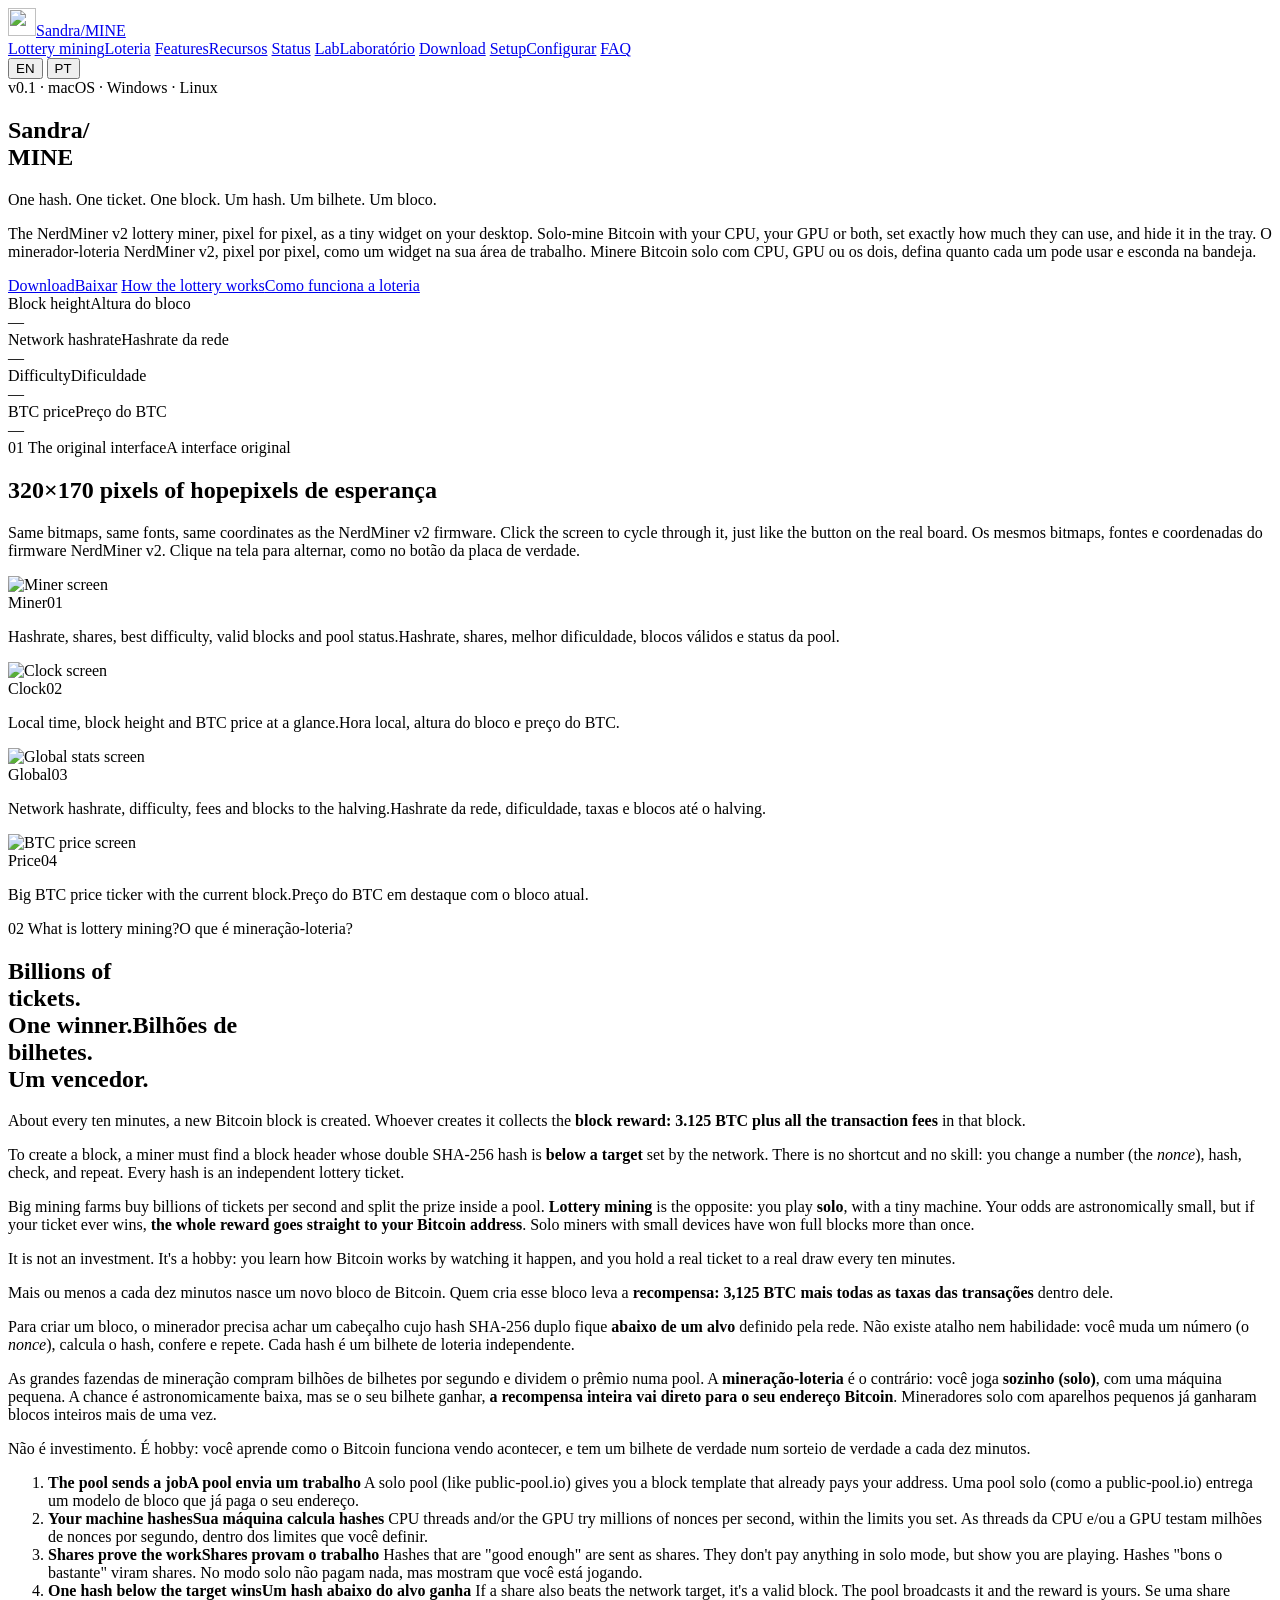
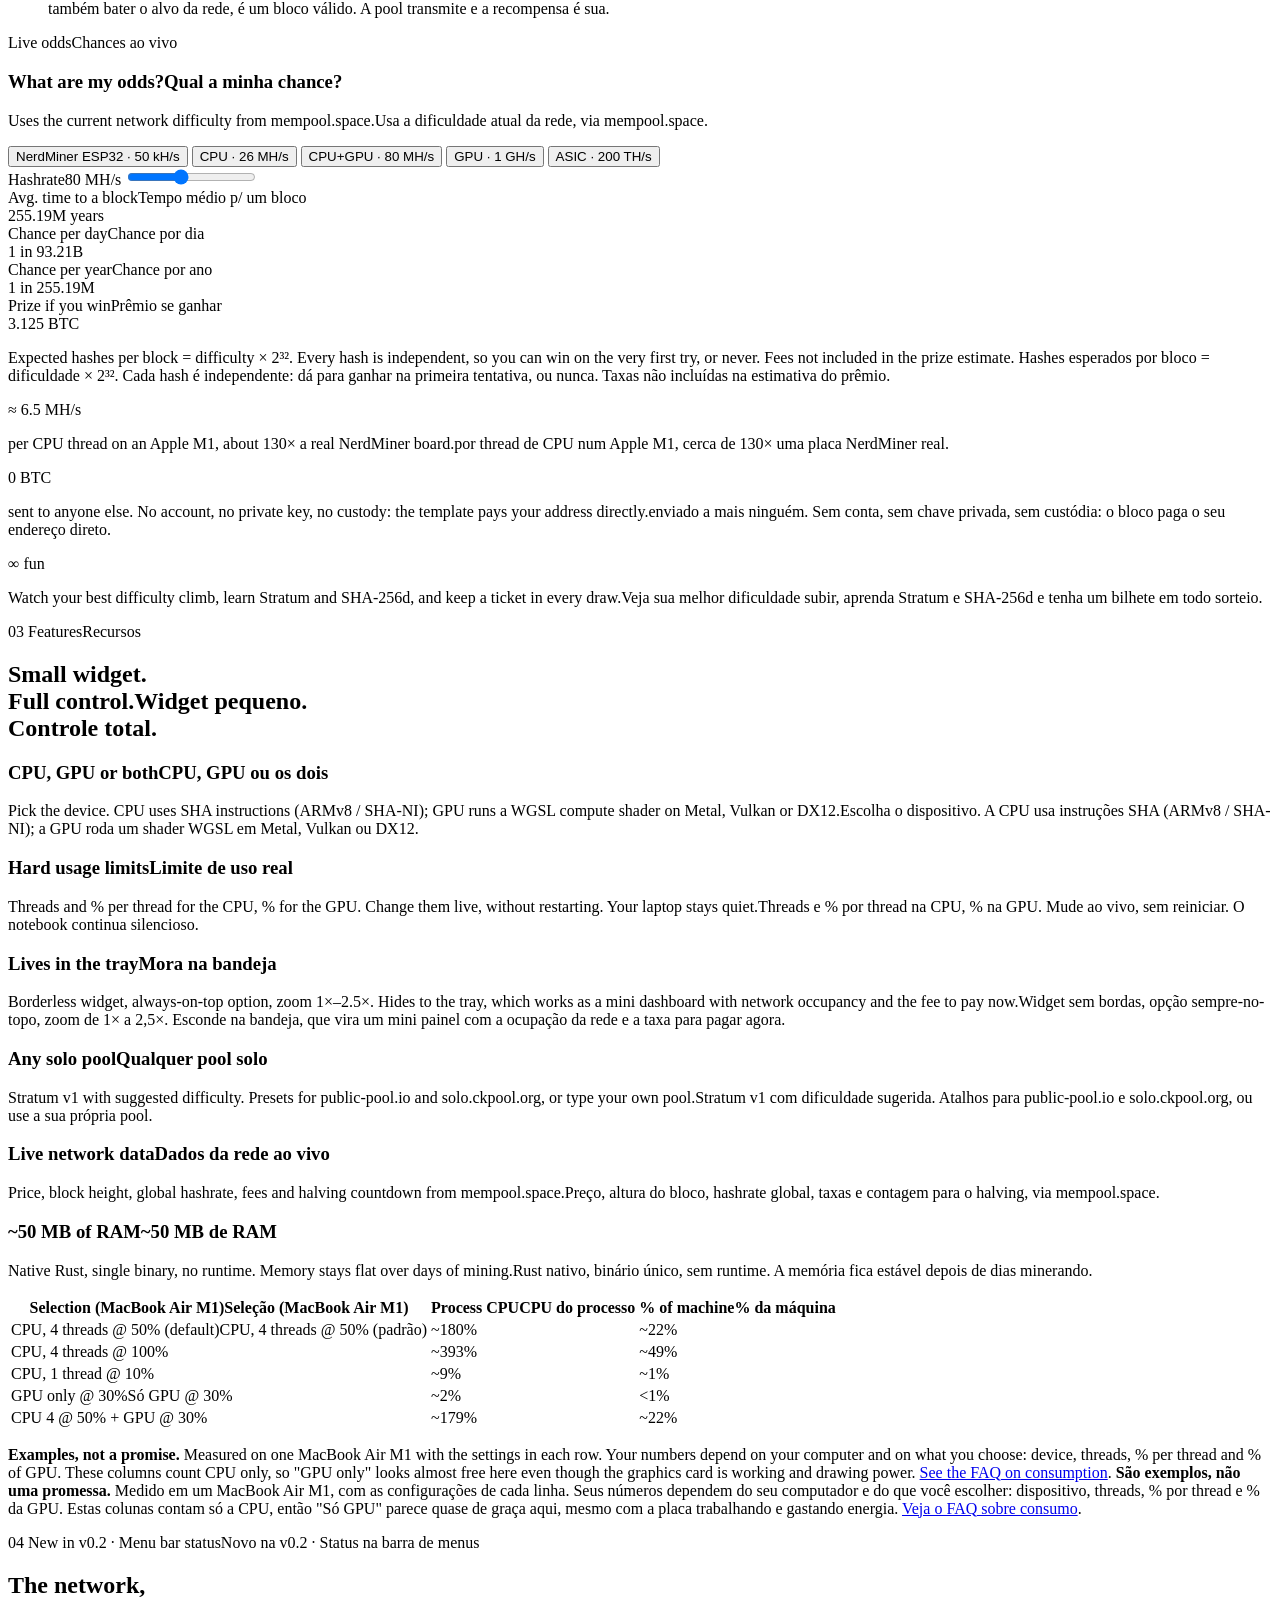
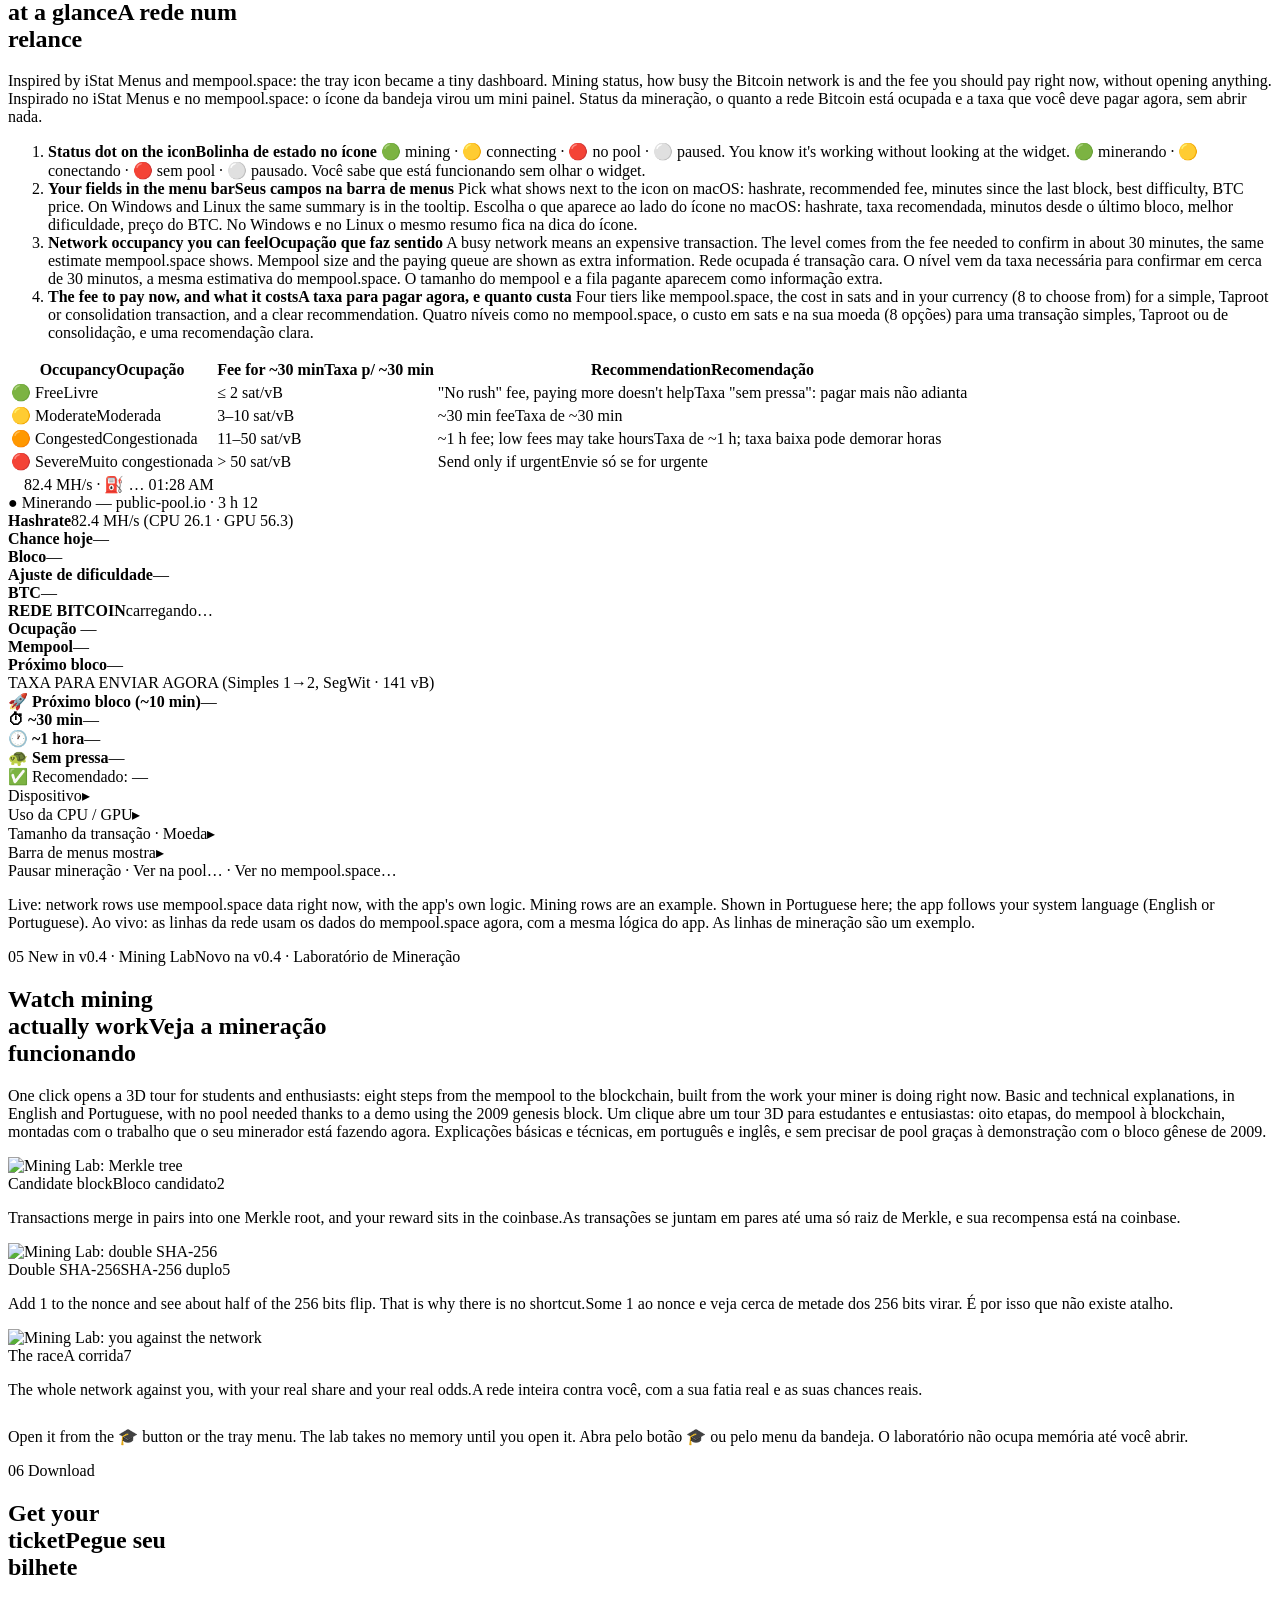
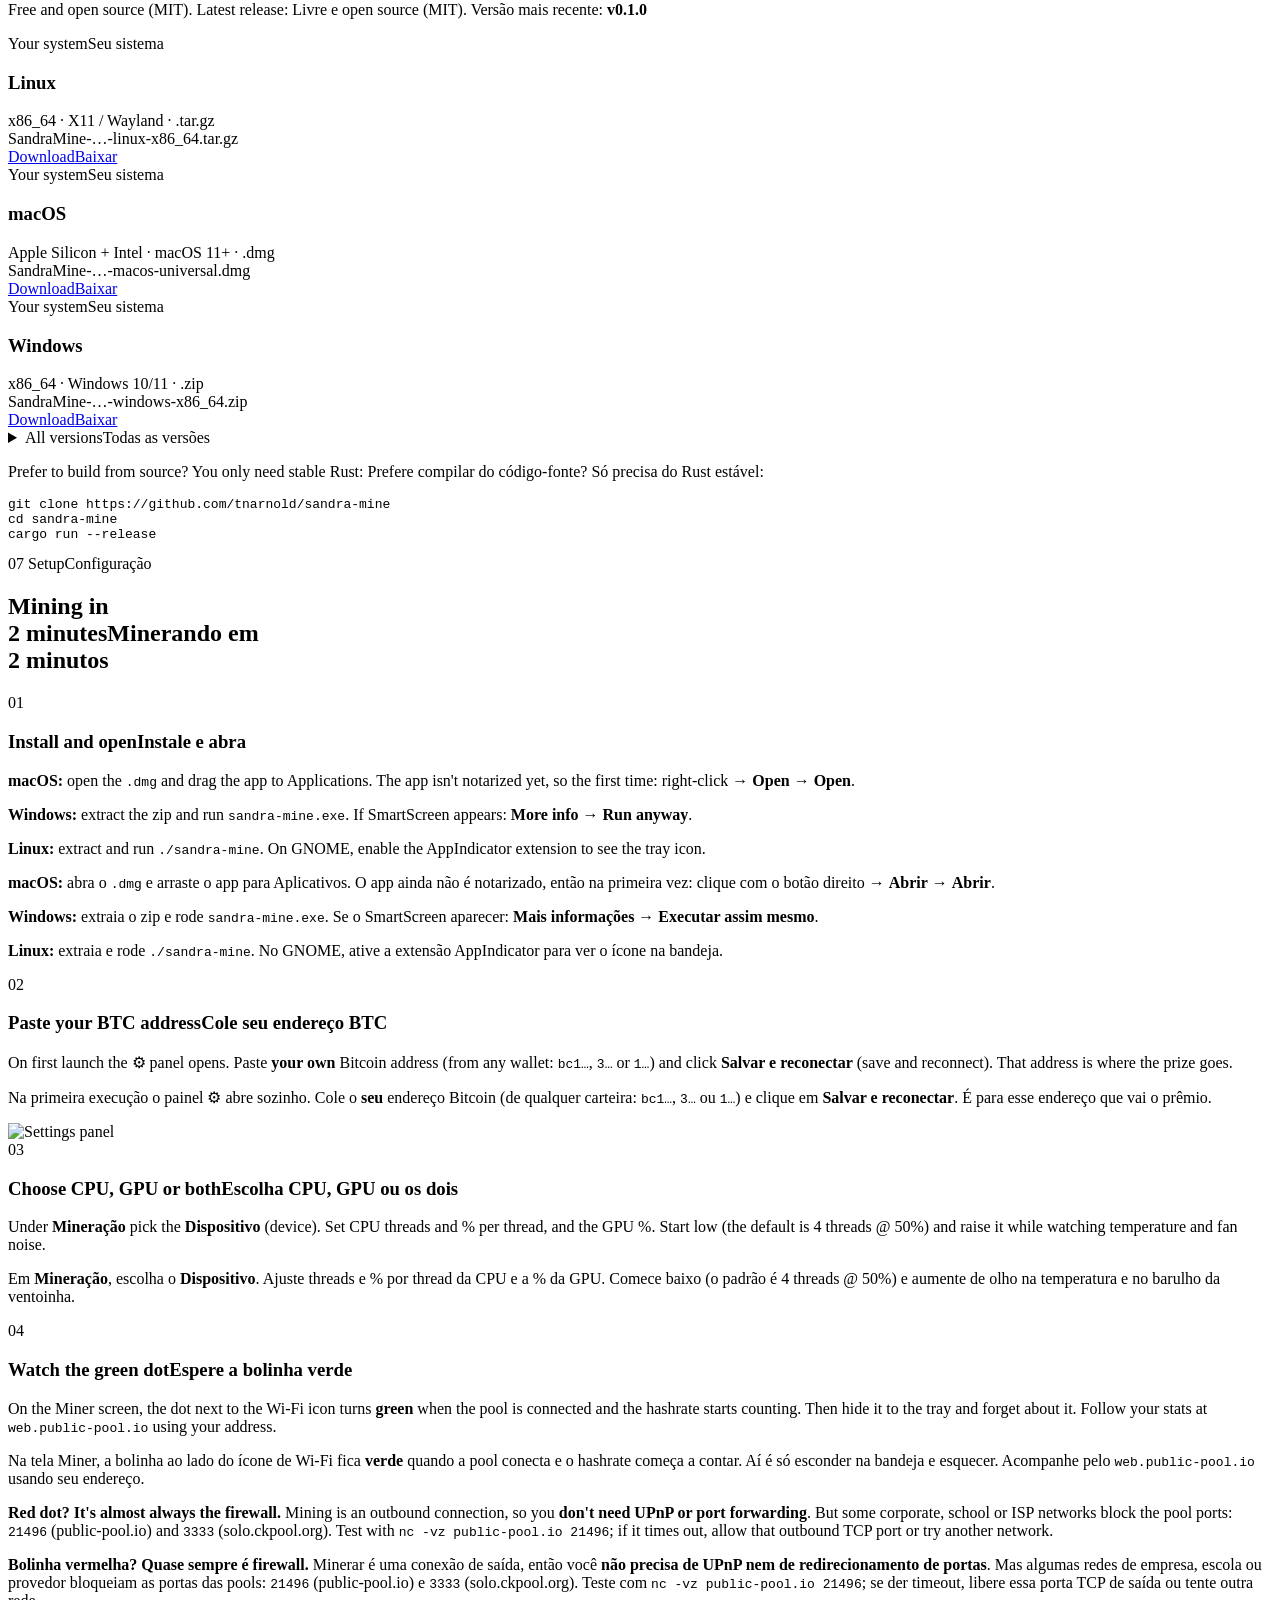
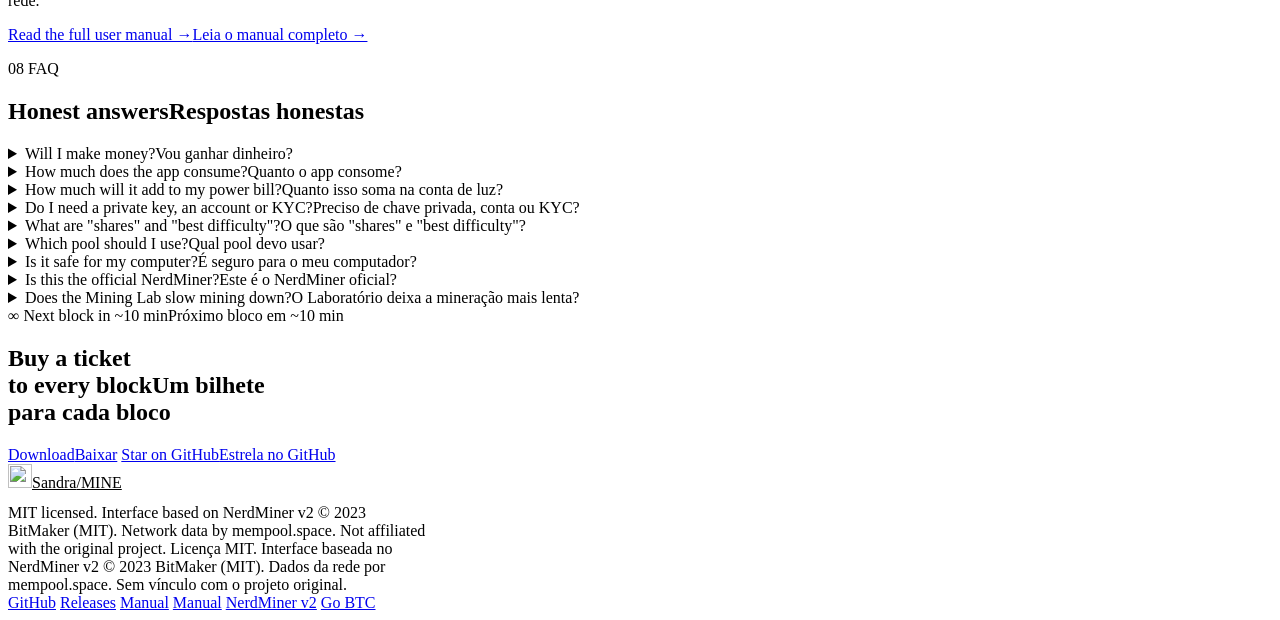
==== site/index.html @ 35780ce5 "renomeia o projeto para SandraMine (sandra-mine) Pacote, binário, título da janela, bandeja, agente " ====
<!doctype html>
<html lang="en">
<head>
<meta charset="utf-8">
<meta name="viewport" content="width=device-width, initial-scale=1">
<title>SandraMine — solo Bitcoin lottery miner for your desktop</title>
<meta name="description" content="A desktop emulator of NerdMiner v2: a solo Bitcoin lottery miner with the original T-Display interface. macOS, Windows and Linux. Choose CPU, GPU or both and cap how much they use.">
<meta name="theme-color" content="#050505">
<meta property="og:type" content="website">
<meta property="og:title" content="SandraMine — solo Bitcoin lottery miner">
<meta property="og:description" content="The NerdMiner v2 interface on your desktop. Solo mining, CPU/GPU limits, system tray. macOS · Windows · Linux.">
<meta property="og:site_name" content="SandraMine">
<meta property="og:locale" content="en_US">
<meta property="og:locale:alternate" content="pt_BR">
<meta property="og:image" content="https://tnarnold.github.io/sandra-mine/img/og-1200.jpg">
<meta property="og:image:secure_url" content="https://tnarnold.github.io/sandra-mine/img/og-1200.jpg">
<meta property="og:image:type" content="image/jpeg">
<meta property="og:image:width" content="1200">
<meta property="og:image:height" content="630">
<meta property="og:image:alt" content="Sandra/MINE — solo Bitcoin lottery miner">
<meta property="og:url" content="https://tnarnold.github.io/sandra-mine/">
<meta name="twitter:card" content="summary_large_image">
<meta name="twitter:image" content="https://tnarnold.github.io/sandra-mine/img/og-1200.jpg">
<link rel="canonical" href="https://tnarnold.github.io/sandra-mine/">
<link rel="icon" type="image/png" href="img/icon.png">
<link rel="preconnect" href="https://fonts.googleapis.com">
<link rel="preconnect" href="https://fonts.gstatic.com" crossorigin>
<link href="https://fonts.googleapis.com/css2?family=Anton&family=Inter:wght@400;500;600;700&family=JetBrains+Mono:wght@400;500;600&display=swap" rel="stylesheet">
<link rel="stylesheet" href="style.css">
<script>
  (function () {
    var l = null;
    try { l = localStorage.getItem("lang"); } catch (e) {}
    if (!l) l = /^pt/i.test(navigator.language || "") ? "pt-BR" : "en";
    document.documentElement.lang = l;
  })();
</script>
<script src="https://cdn.jsdelivr.net/npm/iconify-icon@2.1.0/dist/iconify-icon.min.js"></script>
</head>
<body>

<!-- ================= NAV ================= -->
<header class="nav" id="nav">
  <div class="wrap">
    <a class="brand" href="#top"><img src="img/icon.png" alt="" width="28" height="28">Sandra<span class="slash">/</span>MINE</a>
    <nav class="nav-links">
      <a href="#lottery"><span data-l="en">Lottery mining</span><span data-l="pt">Loteria</span></a>
      <a href="#features"><span data-l="en">Features</span><span data-l="pt">Recursos</span></a>
      <a href="#status">Status</a>
      <a href="#lab"><span data-l="en">Lab</span><span data-l="pt">Laboratório</span></a>
      <a href="#download">Download</a>
      <a href="#setup"><span data-l="en">Setup</span><span data-l="pt">Configurar</span></a>
      <a href="#faq">FAQ</a>
    </nav>
    <div class="lang" role="group" aria-label="Language">
      <button type="button" data-set-lang="en">EN</button>
      <button type="button" data-set-lang="pt-BR">PT</button>
    </div>
    <a class="gh" href="https://github.com/tnarnold/sandra-mine" aria-label="GitHub"><iconify-icon icon="mdi:github"></iconify-icon></a>
  </div>
</header>

<!-- ================= HERO ================= -->
<section class="hero" id="top">
  <div class="hero-bg" aria-hidden="true"></div>
  <div class="wrap">
    <span class="label"><span class="idx">v<span class="js-version">0.1</span></span> · macOS · Windows · Linux</span>
    <h1 class="display">Sandra<span class="slash">/</span><br>MINE</h1>
    <div class="tag">
      <span data-l="en">One hash. One ticket. One block.</span>
      <span data-l="pt">Um hash. Um bilhete. Um bloco.</span>
    </div>
    <p class="lead">
      <span data-l="en">The NerdMiner v2 lottery miner, pixel for pixel, as a tiny widget on your desktop. Solo-mine Bitcoin with your CPU, your GPU or both, set exactly how much they can use, and hide it in the tray.</span>
      <span data-l="pt">O minerador-loteria NerdMiner v2, pixel por pixel, como um widget na sua área de trabalho. Minere Bitcoin solo com CPU, GPU ou os dois, defina quanto cada um pode usar e esconda na bandeja.</span>
    </p>
    <div class="cta">
      <a class="btn primary js-hero-dl" href="#download"><iconify-icon icon="solar:download-minimalistic-bold"></iconify-icon><span class="js-hero-dl-text"><span data-l="en">Download</span><span data-l="pt">Baixar</span></span></a>
      <a class="btn" href="#lottery"><span data-l="en">How the lottery works</span><span data-l="pt">Como funciona a loteria</span></a>
    </div>
    <div class="os-hint js-os-hint"></div>

    <div class="ticker" aria-live="polite">
      <div><div class="k"><span class="live-dot"></span><span data-l="en">Block height</span><span data-l="pt">Altura do bloco</span></div><div class="v" id="t-height">—</div></div>
      <div><div class="k"><span data-l="en">Network hashrate</span><span data-l="pt">Hashrate da rede</span></div><div class="v" id="t-hash">—</div></div>
      <div><div class="k"><span data-l="en">Difficulty</span><span data-l="pt">Dificuldade</span></div><div class="v" id="t-diff">—</div></div>
      <div><div class="k"><span data-l="en">BTC price</span><span data-l="pt">Preço do BTC</span></div><div class="v" id="t-price">—</div></div>
    </div>
  </div>
</section>

<!-- ================= SCREENS ================= -->
<section id="screens" class="rule">
  <div class="wrap">
    <div class="sec-head reveal">
      <span class="label"><span class="idx">01</span> <span data-l="en">The original interface</span><span data-l="pt">A interface original</span></span>
      <h2 class="display">320<span class="slash">×</span>170 <span data-l="en">pixels of hope</span><span data-l="pt">pixels de esperança</span></h2>
      <p class="lead">
        <span data-l="en">Same bitmaps, same fonts, same coordinates as the NerdMiner v2 firmware. Click the screen to cycle through it, just like the button on the real board.</span>
        <span data-l="pt">Os mesmos bitmaps, fontes e coordenadas do firmware NerdMiner v2. Clique na tela para alternar, como no botão da placa de verdade.</span>
      </p>
    </div>
    <div class="screens">
      <figure class="screen-card reveal" style="margin:0">
        <img src="img/screen-miner.png" alt="Miner screen" width="688" height="504" loading="lazy">
        <div class="cap"><span>Miner</span><span>01</span></div>
        <p><span data-l="en">Hashrate, shares, best difficulty, valid blocks and pool status.</span><span data-l="pt">Hashrate, shares, melhor dificuldade, blocos válidos e status da pool.</span></p>
      </figure>
      <figure class="screen-card reveal" style="margin:0">
        <img src="img/screen-clock.png" alt="Clock screen" width="688" height="504" loading="lazy">
        <div class="cap"><span>Clock</span><span>02</span></div>
        <p><span data-l="en">Local time, block height and BTC price at a glance.</span><span data-l="pt">Hora local, altura do bloco e preço do BTC.</span></p>
      </figure>
      <figure class="screen-card reveal" style="margin:0">
        <img src="img/screen-global.png" alt="Global stats screen" width="688" height="504" loading="lazy">
        <div class="cap"><span>Global</span><span>03</span></div>
        <p><span data-l="en">Network hashrate, difficulty, fees and blocks to the halving.</span><span data-l="pt">Hashrate da rede, dificuldade, taxas e blocos até o halving.</span></p>
      </figure>
      <figure class="screen-card reveal" style="margin:0">
        <img src="img/screen-price.png" alt="BTC price screen" width="688" height="504" loading="lazy">
        <div class="cap"><span>Price</span><span>04</span></div>
        <p><span data-l="en">Big BTC price ticker with the current block.</span><span data-l="pt">Preço do BTC em destaque com o bloco atual.</span></p>
      </figure>
    </div>
  </div>
</section>

<!-- ================= LOTTERY ================= -->
<section id="lottery" class="lottery">
  <div class="lottery-bg" aria-hidden="true"></div>
  <div class="wrap">
    <div class="split">
      <div class="prose reveal">
        <span class="label"><span class="idx">02</span> <span data-l="en">What is lottery mining?</span><span data-l="pt">O que é mineração-loteria?</span></span>
        <h2 class="display"><span data-l="en">Billions of<br>tickets.<br>One <span class="slash">winner</span>.</span><span data-l="pt">Bilhões de<br>bilhetes.<br>Um <span class="slash">vencedor</span>.</span></h2>

        <div data-l="en">
          <p>About every ten minutes, a new Bitcoin block is created. Whoever creates it collects the <strong>block reward: 3.125 BTC plus all the transaction fees</strong> in that block.</p>
          <p>To create a block, a miner must find a block header whose double SHA-256 hash is <strong>below a target</strong> set by the network. There is no shortcut and no skill: you change a number (the <em>nonce</em>), hash, check, and repeat. Every hash is an independent lottery ticket.</p>
          <p>Big mining farms buy billions of tickets per second and split the prize inside a pool. <strong>Lottery mining</strong> is the opposite: you play <strong>solo</strong>, with a tiny machine. Your odds are astronomically small, but if your ticket ever wins, <strong>the whole reward goes straight to your Bitcoin address</strong>. Solo miners with small devices have won full blocks more than once.</p>
          <p>It is not an investment. It's a hobby: you learn how Bitcoin works by watching it happen, and you hold a real ticket to a real draw every ten minutes.</p>
        </div>
        <div data-l="pt">
          <p>Mais ou menos a cada dez minutos nasce um novo bloco de Bitcoin. Quem cria esse bloco leva a <strong>recompensa: 3,125 BTC mais todas as taxas das transações</strong> dentro dele.</p>
          <p>Para criar um bloco, o minerador precisa achar um cabeçalho cujo hash SHA-256 duplo fique <strong>abaixo de um alvo</strong> definido pela rede. Não existe atalho nem habilidade: você muda um número (o <em>nonce</em>), calcula o hash, confere e repete. Cada hash é um bilhete de loteria independente.</p>
          <p>As grandes fazendas de mineração compram bilhões de bilhetes por segundo e dividem o prêmio numa pool. A <strong>mineração-loteria</strong> é o contrário: você joga <strong>sozinho (solo)</strong>, com uma máquina pequena. A chance é astronomicamente baixa, mas se o seu bilhete ganhar, <strong>a recompensa inteira vai direto para o seu endereço Bitcoin</strong>. Mineradores solo com aparelhos pequenos já ganharam blocos inteiros mais de uma vez.</p>
          <p>Não é investimento. É hobby: você aprende como o Bitcoin funciona vendo acontecer, e tem um bilhete de verdade num sorteio de verdade a cada dez minutos.</p>
        </div>

        <ol class="steps">
          <li><div><b data-l="en">The pool sends a job</b><b data-l="pt">A pool envia um trabalho</b>
            <span data-l="en">A solo pool (like public-pool.io) gives you a block template that already pays your address.</span>
            <span data-l="pt">Uma pool solo (como a public-pool.io) entrega um modelo de bloco que já paga o seu endereço.</span></div></li>
          <li><div><b data-l="en">Your machine hashes</b><b data-l="pt">Sua máquina calcula hashes</b>
            <span data-l="en">CPU threads and/or the GPU try millions of nonces per second, within the limits you set.</span>
            <span data-l="pt">As threads da CPU e/ou a GPU testam milhões de nonces por segundo, dentro dos limites que você definir.</span></div></li>
          <li><div><b data-l="en">Shares prove the work</b><b data-l="pt">Shares provam o trabalho</b>
            <span data-l="en">Hashes that are "good enough" are sent as shares. They don't pay anything in solo mode, but show you are playing.</span>
            <span data-l="pt">Hashes "bons o bastante" viram shares. No modo solo não pagam nada, mas mostram que você está jogando.</span></div></li>
          <li><div><b data-l="en">One hash below the target wins</b><b data-l="pt">Um hash abaixo do alvo ganha</b>
            <span data-l="en">If a share also beats the network target, it's a valid block. The pool broadcasts it and the reward is yours.</span>
            <span data-l="pt">Se uma share também bater o alvo da rede, é um bloco válido. A pool transmite e a recompensa é sua.</span></div></li>
        </ol>
      </div>

      <aside class="calc reveal" id="calc">
        <span class="corner tl"></span><span class="corner br"></span>
        <span class="label"><span class="live-dot"></span> <span data-l="en">Live odds</span><span data-l="pt">Chances ao vivo</span></span>
        <h3><span data-l="en">What are my odds?</span><span data-l="pt">Qual a minha chance?</span></h3>
        <p class="sub"><span data-l="en">Uses the current network difficulty from mempool.space.</span><span data-l="pt">Usa a dificuldade atual da rede, via mempool.space.</span></p>

        <div class="presets" id="presets">
          <button type="button" data-h="5e4">NerdMiner ESP32 · 50 kH/s</button>
          <button type="button" data-h="2.6e7">CPU · 26 MH/s</button>
          <button type="button" data-h="8e7" class="on">CPU+GPU · 80 MH/s</button>
          <button type="button" data-h="1e9">GPU · 1 GH/s</button>
          <button type="button" data-h="2e14">ASIC · 200 TH/s</button>
        </div>
        <div class="field">
          <label for="h-range"><span>Hashrate</span><output id="h-out">80 MH/s</output></label>
          <input type="range" id="h-range" min="3" max="15" step="0.01" value="7.903">
        </div>

        <div class="results">
          <div><div class="k"><span data-l="en">Avg. time to a block</span><span data-l="pt">Tempo médio p/ um bloco</span></div><div class="v hot" id="r-time">—</div></div>
          <div><div class="k"><span data-l="en">Chance per day</span><span data-l="pt">Chance por dia</span></div><div class="v" id="r-day">—</div></div>
          <div><div class="k"><span data-l="en">Chance per year</span><span data-l="pt">Chance por ano</span></div><div class="v" id="r-year">—</div></div>
          <div><div class="k"><span data-l="en">Prize if you win</span><span data-l="pt">Prêmio se ganhar</span></div><div class="v" id="r-prize">3.125 BTC</div></div>
        </div>
        <p class="note">
          <span data-l="en">Expected hashes per block = difficulty × 2³². Every hash is independent, so you can win on the very first try, or never. Fees not included in the prize estimate.</span>
          <span data-l="pt">Hashes esperados por bloco = dificuldade × 2³². Cada hash é independente: dá para ganhar na primeira tentativa, ou nunca. Taxas não incluídas na estimativa do prêmio.</span>
        </p>
      </aside>
    </div>

    <div class="compare reveal">
      <div><div class="big">≈ 6.5 MH/s</div><p><span data-l="en">per CPU thread on an Apple M1, about 130× a real NerdMiner board.</span><span data-l="pt">por thread de CPU num Apple M1, cerca de 130× uma placa NerdMiner real.</span></p></div>
      <div><div class="big">0 BTC</div><p><span data-l="en">sent to anyone else. No account, no private key, no custody: the template pays your address directly.</span><span data-l="pt">enviado a mais ninguém. Sem conta, sem chave privada, sem custódia: o bloco paga o seu endereço direto.</span></p></div>
      <div><div class="big">∞ fun</div><p><span data-l="en">Watch your best difficulty climb, learn Stratum and SHA-256d, and keep a ticket in every draw.</span><span data-l="pt">Veja sua melhor dificuldade subir, aprenda Stratum e SHA-256d e tenha um bilhete em todo sorteio.</span></p></div>
    </div>
  </div>
</section>

<!-- ================= FEATURES ================= -->
<section id="features" class="rule">
  <div class="wrap">
    <div class="sec-head reveal">
      <span class="label"><span class="idx">03</span> <span data-l="en">Features</span><span data-l="pt">Recursos</span></span>
      <h2 class="display"><span data-l="en">Small widget.<br>Full <span class="slash">control</span>.</span><span data-l="pt">Widget pequeno.<br>Controle <span class="slash">total</span>.</span></h2>
    </div>
    <div class="features">
      <div class="feature reveal"><iconify-icon icon="solar:cpu-bold-duotone"></iconify-icon>
        <h3><span data-l="en">CPU, GPU or both</span><span data-l="pt">CPU, GPU ou os dois</span></h3>
        <p><span data-l="en">Pick the device. CPU uses SHA instructions (ARMv8 / SHA-NI); GPU runs a WGSL compute shader on Metal, Vulkan or DX12.</span><span data-l="pt">Escolha o dispositivo. A CPU usa instruções SHA (ARMv8 / SHA-NI); a GPU roda um shader WGSL em Metal, Vulkan ou DX12.</span></p></div>
      <div class="feature reveal"><iconify-icon icon="solar:tuning-2-bold-duotone"></iconify-icon>
        <h3><span data-l="en">Hard usage limits</span><span data-l="pt">Limite de uso real</span></h3>
        <p><span data-l="en">Threads and % per thread for the CPU, % for the GPU. Change them live, without restarting. Your laptop stays quiet.</span><span data-l="pt">Threads e % por thread na CPU, % na GPU. Mude ao vivo, sem reiniciar. O notebook continua silencioso.</span></p></div>
      <div class="feature reveal"><iconify-icon icon="solar:widget-5-bold-duotone"></iconify-icon>
        <h3><span data-l="en">Lives in the tray</span><span data-l="pt">Mora na bandeja</span></h3>
        <p><span data-l="en">Borderless widget, always-on-top option, zoom 1×–2.5×. Hides to the tray, which works as a mini dashboard with network occupancy and the fee to pay now.</span><span data-l="pt">Widget sem bordas, opção sempre-no-topo, zoom de 1× a 2,5×. Esconde na bandeja, que vira um mini painel com a ocupação da rede e a taxa para pagar agora.</span></p></div>
      <div class="feature reveal"><iconify-icon icon="solar:server-square-bold-duotone"></iconify-icon>
        <h3><span data-l="en">Any solo pool</span><span data-l="pt">Qualquer pool solo</span></h3>
        <p><span data-l="en">Stratum v1 with suggested difficulty. Presets for public-pool.io and solo.ckpool.org, or type your own pool.</span><span data-l="pt">Stratum v1 com dificuldade sugerida. Atalhos para public-pool.io e solo.ckpool.org, ou use a sua própria pool.</span></p></div>
      <div class="feature reveal"><iconify-icon icon="solar:chart-2-bold-duotone"></iconify-icon>
        <h3><span data-l="en">Live network data</span><span data-l="pt">Dados da rede ao vivo</span></h3>
        <p><span data-l="en">Price, block height, global hashrate, fees and halving countdown from mempool.space.</span><span data-l="pt">Preço, altura do bloco, hashrate global, taxas e contagem para o halving, via mempool.space.</span></p></div>
      <div class="feature reveal"><iconify-icon icon="solar:leaf-bold-duotone"></iconify-icon>
        <h3><span data-l="en">~50 MB of RAM</span><span data-l="pt">~50 MB de RAM</span></h3>
        <p><span data-l="en">Native Rust, single binary, no runtime. Memory stays flat over days of mining.</span><span data-l="pt">Rust nativo, binário único, sem runtime. A memória fica estável depois de dias minerando.</span></p></div>
    </div>

    <div class="table-wrap reveal">
      <table>
        <thead><tr>
          <th><span data-l="en">Selection (MacBook Air M1)</span><span data-l="pt">Seleção (MacBook Air M1)</span></th>
          <th class="n"><span data-l="en">Process CPU</span><span data-l="pt">CPU do processo</span></th>
          <th class="n"><span data-l="en">% of machine</span><span data-l="pt">% da máquina</span></th>
        </tr></thead>
        <tbody>
          <tr><td><span data-l="en">CPU, 4 threads @ 50% (default)</span><span data-l="pt">CPU, 4 threads @ 50% (padrão)</span></td><td class="n">~180%</td><td class="n"><span class="bar" style="width:22px"></span>~22%</td></tr>
          <tr><td>CPU, 4 threads @ 100%</td><td class="n">~393%</td><td class="n"><span class="bar" style="width:49px"></span>~49%</td></tr>
          <tr><td>CPU, 1 thread @ 10%</td><td class="n">~9%</td><td class="n"><span class="bar" style="width:2px"></span>~1%</td></tr>
          <tr><td><span data-l="en">GPU only @ 30%</span><span data-l="pt">Só GPU @ 30%</span></td><td class="n">~2%</td><td class="n"><span class="bar" style="width:1px"></span>&lt;1%</td></tr>
          <tr><td>CPU 4 @ 50% + GPU @ 30%</td><td class="n">~179%</td><td class="n"><span class="bar" style="width:22px"></span>~22%</td></tr>
        </tbody>
      </table>
    </div>
    <p class="src-note reveal">
      <span data-l="en"><b>Examples, not a promise.</b> Measured on one MacBook Air M1 with the settings in each row. Your numbers depend on your computer and on what you choose: device, threads, % per thread and % of GPU. These columns count CPU only, so "GPU only" looks almost free here even though the graphics card is working and drawing power. <a href="#faq">See the FAQ on consumption</a>.</span>
      <span data-l="pt"><b>São exemplos, não uma promessa.</b> Medido em um MacBook Air M1, com as configurações de cada linha. Seus números dependem do seu computador e do que você escolher: dispositivo, threads, % por thread e % da GPU. Estas colunas contam só a CPU, então "Só GPU" parece quase de graça aqui, mesmo com a placa trabalhando e gastando energia. <a href="#faq">Veja o FAQ sobre consumo</a>.</span>
    </p>
  </div>
</section>

<!-- ================= STATUS (tray) ================= -->
<section id="status" class="rule">
  <div class="wrap">
    <div class="sec-head reveal">
      <span class="label"><span class="idx">04</span> <span data-l="en">New in v0.2 · Menu bar status</span><span data-l="pt">Novo na v0.2 · Status na barra de menus</span></span>
      <h2 class="display"><span data-l="en">The network,<br>at a <span class="slash">glance</span></span><span data-l="pt">A rede num<br><span class="slash">relance</span></span></h2>
      <p class="lead">
        <span data-l="en">Inspired by iStat Menus and mempool.space: the tray icon became a tiny dashboard. Mining status, how busy the Bitcoin network is and the fee you should pay right now, without opening anything.</span>
        <span data-l="pt">Inspirado no iStat Menus e no mempool.space: o ícone da bandeja virou um mini painel. Status da mineração, o quanto a rede Bitcoin está ocupada e a taxa que você deve pagar agora, sem abrir nada.</span>
      </p>
    </div>

    <div class="split status-split">
      <div class="prose reveal">
        <ol class="steps">
          <li><div><b data-l="en">Status dot on the icon</b><b data-l="pt">Bolinha de estado no ícone</b>
            <span data-l="en">🟢 mining · 🟡 connecting · 🔴 no pool · ⚪ paused. You know it's working without looking at the widget.</span>
            <span data-l="pt">🟢 minerando · 🟡 conectando · 🔴 sem pool · ⚪ pausado. Você sabe que está funcionando sem olhar o widget.</span></div></li>
          <li><div><b data-l="en">Your fields in the menu bar</b><b data-l="pt">Seus campos na barra de menus</b>
            <span data-l="en">Pick what shows next to the icon on macOS: hashrate, recommended fee, minutes since the last block, best difficulty, BTC price. On Windows and Linux the same summary is in the tooltip.</span>
            <span data-l="pt">Escolha o que aparece ao lado do ícone no macOS: hashrate, taxa recomendada, minutos desde o último bloco, melhor dificuldade, preço do BTC. No Windows e no Linux o mesmo resumo fica na dica do ícone.</span></div></li>
          <li><div><b data-l="en">Network occupancy you can feel</b><b data-l="pt">Ocupação que faz sentido</b>
            <span data-l="en">A busy network means an expensive transaction. The level comes from the fee needed to confirm in about 30 minutes, the same estimate mempool.space shows. Mempool size and the paying queue are shown as extra information.</span>
            <span data-l="pt">Rede ocupada é transação cara. O nível vem da taxa necessária para confirmar em cerca de 30 minutos, a mesma estimativa do mempool.space. O tamanho do mempool e a fila pagante aparecem como informação extra.</span></div></li>
          <li><div><b data-l="en">The fee to pay now, and what it costs</b><b data-l="pt">A taxa para pagar agora, e quanto custa</b>
            <span data-l="en">Four tiers like mempool.space, the cost in sats and in your currency (8 to choose from) for a simple, Taproot or consolidation transaction, and a clear recommendation.</span>
            <span data-l="pt">Quatro níveis como no mempool.space, o custo em sats e na sua moeda (8 opções) para uma transação simples, Taproot ou de consolidação, e uma recomendação clara.</span></div></li>
        </ol>

        <div class="table-wrap levels">
          <table>
            <thead><tr>
              <th><span data-l="en">Occupancy</span><span data-l="pt">Ocupação</span></th>
              <th><span data-l="en">Fee for ~30 min</span><span data-l="pt">Taxa p/ ~30 min</span></th>
              <th><span data-l="en">Recommendation</span><span data-l="pt">Recomendação</span></th>
            </tr></thead>
            <tbody>
              <tr data-level="0"><td>🟢 <span data-l="en">Free</span><span data-l="pt">Livre</span></td><td>≤ 2 sat/vB</td><td><span data-l="en">"No rush" fee, paying more doesn't help</span><span data-l="pt">Taxa "sem pressa": pagar mais não adianta</span></td></tr>
              <tr data-level="1"><td>🟡 <span data-l="en">Moderate</span><span data-l="pt">Moderada</span></td><td>3–10 sat/vB</td><td><span data-l="en">~30 min fee</span><span data-l="pt">Taxa de ~30 min</span></td></tr>
              <tr data-level="2"><td>🟠 <span data-l="en">Congested</span><span data-l="pt">Congestionada</span></td><td>11–50 sat/vB</td><td><span data-l="en">~1 h fee; low fees may take hours</span><span data-l="pt">Taxa de ~1 h; taxa baixa pode demorar horas</span></td></tr>
              <tr data-level="3"><td>🔴 <span data-l="en">Severe</span><span data-l="pt">Muito congestionada</span></td><td>&gt; 50 sat/vB</td><td><span data-l="en">Send only if urgent</span><span data-l="pt">Envie só se for urgente</span></td></tr>
            </tbody>
          </table>
        </div>
      </div>

      <div class="reveal">
        <div class="mac">
          <div class="mac-bar">
            <span class="mac-apple"><iconify-icon icon="mdi:apple"></iconify-icon></span>
            <span class="mac-spacer"></span>
            <span class="mac-item on"><span class="tray-ico"><img src="img/icon.png" alt="" width="16" height="16"><i></i></span><span id="mb-title">82.4 MH/s · ⛽ …</span></span>
            <span class="mac-item muted"><iconify-icon icon="mdi:wifi"></iconify-icon></span>
            <span class="mac-item muted" id="mb-clock">--:--</span>
          </div>
          <div class="mac-menu" aria-label="Tray menu preview">
            <div class="mrow strong">● Minerando — public-pool.io · 3 h 12</div>
            <div class="mrow"><b>Hashrate</b><span>82.4 MH/s (CPU 26.1 · GPU 56.3)</span></div>
            <div class="mrow"><b>Chance hoje</b><span id="m-chance">—</span></div>
            <div class="msep"></div>
            <div class="mrow"><b>Bloco</b><span id="m-block">—</span></div>
            <div class="mrow"><b>Ajuste de dificuldade</b><span id="m-adj">—</span></div>
            <div class="mrow"><b>BTC</b><span id="m-price">—</span></div>
            <div class="msep"></div>
            <div class="mrow strong"><b>REDE BITCOIN</b><span id="m-level">carregando…</span></div>
            <div class="mrow"><b>Ocupação</b><span><span class="mbar"><i id="m-bar"></i></span> <span id="m-queue">—</span></span></div>
            <div class="mrow"><b>Mempool</b><span id="m-mempool">—</span></div>
            <div class="mrow"><b>Próximo bloco</b><span id="m-next">—</span></div>
            <div class="mrow strong small">TAXA PARA ENVIAR AGORA <span class="dim">(Simples 1→2, SegWit · 141 vB)</span></div>
            <div class="mrow fee"><b>🚀 Próximo bloco (~10 min)</b><span id="m-f0">—</span></div>
            <div class="mrow fee"><b>⏱ ~30 min</b><span id="m-f1">—</span></div>
            <div class="mrow fee"><b>🕐 ~1 hora</b><span id="m-f2">—</span></div>
            <div class="mrow fee"><b>🐢 Sem pressa</b><span id="m-f3">—</span></div>
            <div class="mrow rec" id="m-rec">✅ Recomendado: —</div>
            <div class="msep"></div>
            <div class="mrow sub">Dispositivo<span>▸</span></div>
            <div class="mrow sub">Uso da CPU / GPU<span>▸</span></div>
            <div class="mrow sub">Tamanho da transação · Moeda<span>▸</span></div>
            <div class="mrow sub">Barra de menus mostra<span>▸</span></div>
            <div class="msep"></div>
            <div class="mrow">Pausar mineração · Ver na pool… · Ver no mempool.space…</div>
          </div>
        </div>
        <p class="mac-note">
          <span class="live-dot"></span>
          <span data-l="en">Live: network rows use mempool.space data right now, with the app's own logic. Mining rows are an example. Shown in Portuguese here; the app follows your system language (English or Portuguese).</span>
          <span data-l="pt">Ao vivo: as linhas da rede usam os dados do mempool.space agora, com a mesma lógica do app. As linhas de mineração são um exemplo.</span>
        </p>
      </div>
    </div>
  </div>
</section>

<!-- ================= LAB ================= -->
<section id="lab" class="rule">
  <div class="wrap">
    <div class="sec-head reveal">
      <span class="label"><span class="idx">05</span> <span data-l="en">New in v0.4 · Mining Lab</span><span data-l="pt">Novo na v0.4 · Laboratório de Mineração</span></span>
      <h2 class="display"><span data-l="en">Watch mining<br><span class="slash">actually</span> work</span><span data-l="pt">Veja a mineração<br><span class="slash">funcionando</span></span></h2>
      <p class="lead">
        <span data-l="en">One click opens a 3D tour for students and enthusiasts: eight steps from the mempool to the blockchain, built from the work your miner is doing right now. Basic and technical explanations, in English and Portuguese, with no pool needed thanks to a demo using the 2009 genesis block.</span>
        <span data-l="pt">Um clique abre um tour 3D para estudantes e entusiastas: oito etapas, do mempool à blockchain, montadas com o trabalho que o seu minerador está fazendo agora. Explicações básicas e técnicas, em português e inglês, e sem precisar de pool graças à demonstração com o bloco gênese de 2009.</span>
      </p>
    </div>
    <div class="screens lab-shots">
      <figure class="screen-card reveal" style="margin:0">
        <img src="img/lab-merkle.jpg" alt="Mining Lab: Merkle tree" width="1200" height="750" loading="lazy">
        <div class="cap"><span><span data-l="en">Candidate block</span><span data-l="pt">Bloco candidato</span></span><span>2</span></div>
        <p><span data-l="en">Transactions merge in pairs into one Merkle root, and your reward sits in the coinbase.</span><span data-l="pt">As transações se juntam em pares até uma só raiz de Merkle, e sua recompensa está na coinbase.</span></p>
      </figure>
      <figure class="screen-card reveal" style="margin:0">
        <img src="img/lab-sha.jpg" alt="Mining Lab: double SHA-256" width="1200" height="750" loading="lazy">
        <div class="cap"><span><span data-l="en">Double SHA-256</span><span data-l="pt">SHA-256 duplo</span></span><span>5</span></div>
        <p><span data-l="en">Add 1 to the nonce and see about half of the 256 bits flip. That is why there is no shortcut.</span><span data-l="pt">Some 1 ao nonce e veja cerca de metade dos 256 bits virar. É por isso que não existe atalho.</span></p>
      </figure>
      <figure class="screen-card reveal" style="margin:0">
        <img src="img/lab-race.jpg" alt="Mining Lab: you against the network" width="1200" height="750" loading="lazy">
        <div class="cap"><span><span data-l="en">The race</span><span data-l="pt">A corrida</span></span><span>7</span></div>
        <p><span data-l="en">The whole network against you, with your real share and your real odds.</span><span data-l="pt">A rede inteira contra você, com a sua fatia real e as suas chances reais.</span></p>
      </figure>
    </div>
    <p class="lead reveal" style="margin-top:28px">
      <span data-l="en">Open it from the 🎓 button or the tray menu. The lab takes no memory until you open it.</span>
      <span data-l="pt">Abra pelo botão 🎓 ou pelo menu da bandeja. O laboratório não ocupa memória até você abrir.</span>
    </p>
  </div>
</section>

<!-- ================= DOWNLOAD ================= -->
<section id="download" class="rule">
  <div class="wrap">
    <div class="sec-head reveal">
      <span class="label"><span class="idx">06</span> Download</span>
      <h2 class="display"><span data-l="en">Get your<br><span class="slash">ticket</span></span><span data-l="pt">Pegue seu<br><span class="slash">bilhete</span></span></h2>
      <p class="lead">
        <span data-l="en">Free and open source (MIT). Latest release: </span><span data-l="pt">Livre e open source (MIT). Versão mais recente: </span><b class="js-version-full">v0.1.0</b>
      </p>
    </div>

    <div class="downloads">
      <div class="dl reveal" data-os="mac">
        <span class="badge"><span data-l="en">Your system</span><span data-l="pt">Seu sistema</span></span>
        <iconify-icon class="os" icon="mdi:apple"></iconify-icon>
        <h3>macOS</h3>
        <div class="meta">Apple Silicon + Intel · macOS 11+ · .dmg</div>
        <div class="file js-file">SandraMine-…-macos-universal.dmg</div>
        <a class="btn primary js-link" href="https://github.com/tnarnold/sandra-mine/releases/latest"><iconify-icon icon="solar:download-minimalistic-bold"></iconify-icon><span data-l="en">Download</span><span data-l="pt">Baixar</span></a>
      </div>
      <div class="dl reveal" data-os="win">
        <span class="badge"><span data-l="en">Your system</span><span data-l="pt">Seu sistema</span></span>
        <iconify-icon class="os" icon="mdi:microsoft-windows"></iconify-icon>
        <h3>Windows</h3>
        <div class="meta">x86_64 · Windows 10/11 · .zip</div>
        <div class="file js-file">SandraMine-…-windows-x86_64.zip</div>
        <a class="btn primary js-link" href="https://github.com/tnarnold/sandra-mine/releases/latest"><iconify-icon icon="solar:download-minimalistic-bold"></iconify-icon><span data-l="en">Download</span><span data-l="pt">Baixar</span></a>
      </div>
      <div class="dl reveal" data-os="linux">
        <span class="badge"><span data-l="en">Your system</span><span data-l="pt">Seu sistema</span></span>
        <iconify-icon class="os" icon="mdi:linux"></iconify-icon>
        <h3>Linux</h3>
        <div class="meta">x86_64 · X11 / Wayland · .tar.gz</div>
        <div class="file js-file">SandraMine-…-linux-x86_64.tar.gz</div>
        <a class="btn primary js-link" href="https://github.com/tnarnold/sandra-mine/releases/latest"><iconify-icon icon="solar:download-minimalistic-bold"></iconify-icon><span data-l="en">Download</span><span data-l="pt">Baixar</span></a>
      </div>
    </div>

    <details class="versions reveal" id="versions">
      <summary><span data-l="en">All versions</span><span data-l="pt">Todas as versões</span></summary>
      <div id="ver-list"><div class="ver"><a href="https://github.com/tnarnold/sandra-mine/releases">github.com/tnarnold/sandra-mine/releases</a></div></div>
    </details>

    <p class="src-note reveal">
      <span data-l="en">Prefer to build from source? You only need stable Rust:</span>
      <span data-l="pt">Prefere compilar do código-fonte? Só precisa do Rust estável:</span>
    </p>
<pre class="reveal">git clone https://github.com/tnarnold/sandra-mine
cd sandra-mine
cargo run --release</pre>
  </div>
</section>

<!-- ================= SETUP ================= -->
<section id="setup" class="rule">
  <div class="wrap">
    <div class="sec-head reveal">
      <span class="label"><span class="idx">07</span> <span data-l="en">Setup</span><span data-l="pt">Configuração</span></span>
      <h2 class="display"><span data-l="en">Mining in<br>2 <span class="slash">minutes</span></span><span data-l="pt">Minerando em<br>2 <span class="slash">minutos</span></span></h2>
    </div>

    <div class="setup">
      <div class="step reveal">
        <div class="num">01</div>
        <h3><span data-l="en">Install and open</span><span data-l="pt">Instale e abra</span></h3>
        <div data-l="en">
          <p><b>macOS:</b> open the <code>.dmg</code> and drag the app to Applications. The app isn't notarized yet, so the first time: right-click → <b>Open</b> → <b>Open</b>.</p>
          <p><b>Windows:</b> extract the zip and run <code>sandra-mine.exe</code>. If SmartScreen appears: <b>More info → Run anyway</b>.</p>
          <p><b>Linux:</b> extract and run <code>./sandra-mine</code>. On GNOME, enable the AppIndicator extension to see the tray icon.</p>
        </div>
        <div data-l="pt">
          <p><b>macOS:</b> abra o <code>.dmg</code> e arraste o app para Aplicativos. O app ainda não é notarizado, então na primeira vez: clique com o botão direito → <b>Abrir</b> → <b>Abrir</b>.</p>
          <p><b>Windows:</b> extraia o zip e rode <code>sandra-mine.exe</code>. Se o SmartScreen aparecer: <b>Mais informações → Executar assim mesmo</b>.</p>
          <p><b>Linux:</b> extraia e rode <code>./sandra-mine</code>. No GNOME, ative a extensão AppIndicator para ver o ícone na bandeja.</p>
        </div>
      </div>
      <div class="step reveal">
        <div class="num">02</div>
        <h3><span data-l="en">Paste your BTC address</span><span data-l="pt">Cole seu endereço BTC</span></h3>
        <p data-l="en">On first launch the ⚙ panel opens. Paste <b>your own</b> Bitcoin address (from any wallet: <code>bc1…</code>, <code>3…</code> or <code>1…</code>) and click <b>Salvar e reconectar</b> (save and reconnect). That address is where the prize goes.</p>
        <p data-l="pt">Na primeira execução o painel ⚙ abre sozinho. Cole o <b>seu</b> endereço Bitcoin (de qualquer carteira: <code>bc1…</code>, <code>3…</code> ou <code>1…</code>) e clique em <b>Salvar e reconectar</b>. É para esse endereço que vai o prêmio.</p>
        <img src="img/settings.png" alt="Settings panel" loading="lazy">
      </div>
      <div class="step reveal">
        <div class="num">03</div>
        <h3><span data-l="en">Choose CPU, GPU or both</span><span data-l="pt">Escolha CPU, GPU ou os dois</span></h3>
        <p data-l="en">Under <b>Mineração</b> pick the <b>Dispositivo</b> (device). Set CPU threads and % per thread, and the GPU %. Start low (the default is 4 threads @ 50%) and raise it while watching temperature and fan noise.</p>
        <p data-l="pt">Em <b>Mineração</b>, escolha o <b>Dispositivo</b>. Ajuste threads e % por thread da CPU e a % da GPU. Comece baixo (o padrão é 4 threads @ 50%) e aumente de olho na temperatura e no barulho da ventoinha.</p>
      </div>
      <div class="step reveal">
        <div class="num">04</div>
        <h3><span data-l="en">Watch the green dot</span><span data-l="pt">Espere a bolinha verde</span></h3>
        <p data-l="en">On the Miner screen, the dot next to the Wi-Fi icon turns <b>green</b> when the pool is connected and the hashrate starts counting. Then hide it to the tray and forget about it. Follow your stats at <code>web.public-pool.io</code> using your address.</p>
        <p data-l="pt">Na tela Miner, a bolinha ao lado do ícone de Wi-Fi fica <b>verde</b> quando a pool conecta e o hashrate começa a contar. Aí é só esconder na bandeja e esquecer. Acompanhe pelo <code>web.public-pool.io</code> usando seu endereço.</p>
      </div>
    </div>

    <div class="callout reveal">
      <iconify-icon icon="solar:shield-warning-bold-duotone"></iconify-icon>
      <div>
        <p data-l="en"><b>Red dot? It's almost always the firewall.</b> Mining is an outbound connection, so you <b>don't need UPnP or port forwarding</b>. But some corporate, school or ISP networks block the pool ports: <code>21496</code> (public-pool.io) and <code>3333</code> (solo.ckpool.org). Test with <code>nc -vz public-pool.io 21496</code>; if it times out, allow that outbound TCP port or try another network.</p>
        <p data-l="pt"><b>Bolinha vermelha? Quase sempre é firewall.</b> Minerar é uma conexão de saída, então você <b>não precisa de UPnP nem de redirecionamento de portas</b>. Mas algumas redes de empresa, escola ou provedor bloqueiam as portas das pools: <code>21496</code> (public-pool.io) e <code>3333</code> (solo.ckpool.org). Teste com <code>nc -vz public-pool.io 21496</code>; se der timeout, libere essa porta TCP de saída ou tente outra rede.</p>
        <p><a href="https://github.com/tnarnold/sandra-mine/blob/main/docs/MANUAL.md" data-l="en">Read the full user manual →</a><a href="https://github.com/tnarnold/sandra-mine/blob/main/docs/MANUAL.pt-BR.md" data-l="pt">Leia o manual completo →</a></p>
      </div>
    </div>
  </div>
</section>

<!-- ================= FAQ ================= -->
<section id="faq" class="rule">
  <div class="wrap">
    <div class="sec-head reveal">
      <span class="label"><span class="idx">08</span> FAQ</span>
      <h2 class="display"><span data-l="en">Honest <span class="slash">answers</span></span><span data-l="pt">Respostas <span class="slash">honestas</span></span></h2>
    </div>
    <div class="faq reveal">
      <details>
        <summary><span data-l="en">Will I make money?</span><span data-l="pt">Vou ganhar dinheiro?</span></summary>
        <div class="a">
          <p data-l="en">Almost certainly not. Solo mining with a computer is a lottery with very long odds; the electricity you spend will likely be worth more than what you "earn" on average. Do it for fun and learning. If you hit a block, celebrate.</p>
          <p data-l="pt">Quase certamente não. Minerar solo com um computador é uma loteria com chances muito baixas; a energia gasta provavelmente vale mais do que o que você "ganha" na média. Faça por diversão e aprendizado. Se achar um bloco, comemore.</p>
        </div>
      </details>
      <details>
        <summary><span data-l="en">How much does the app consume?</span><span data-l="pt">Quanto o app consome?</span></summary>
        <div class="a">
          <p data-l="en"><b>It depends on your settings.</b> The app uses what you allow: the device (CPU, GPU or both), the number of threads, the % per thread and the % of GPU. More usage means more hashes, more heat and more power. You can change all of it live, without restarting.</p>
          <p data-l="pt"><b>Depende da sua configuração.</b> O app usa o que você permitir: o dispositivo (CPU, GPU ou os dois), o número de threads, a % por thread e a % da GPU. Mais uso significa mais hashes, mais calor e mais energia. Dá para mudar tudo ao vivo, sem reiniciar.</p>
          <p data-l="en">The same settings also behave differently on each computer. The table in <a href="#features">Features</a> shows examples from a MacBook Air M1 only. <b>Memory</b> is the one number that barely depends on them: about 50 MB in v0.4.0, plus about 130 MB while the Mining Lab is open.</p>
          <p data-l="pt">A mesma configuração também se comporta de forma diferente em cada computador. A tabela em <a href="#features">Recursos</a> mostra exemplos de um MacBook Air M1, e só. A <b>memória</b> é o número que menos depende disso: cerca de 50 MB na v0.4.0, mais uns 130 MB enquanto o Laboratório estiver aberto.</p>
          <p data-l="en">To use less: lower the threads or percentages, turn the GPU off, or pause mining. Hiding the window in the tray does not reduce mining.</p>
          <p data-l="pt">Para consumir menos: reduza as threads ou as porcentagens, desligue a GPU ou pause a mineração. Esconder a janela na bandeja não reduz a mineração.</p>
        </div>
      </details>
      <details>
        <summary><span data-l="en">How much will it add to my power bill?</span><span data-l="pt">Quanto isso soma na conta de luz?</span></summary>
        <div class="a">
          <p data-l="en">It's only an estimate, because it depends on your computer, your settings and your electricity rate. The app doesn't show watts yet, so you can use the advertised TDP of your CPU or GPU:</p>
          <p data-l="pt">Dá só para estimar, porque depende do seu computador, da configuração e da sua tarifa. O app ainda não mostra watts, então você pode usar o TDP anunciado da sua CPU ou GPU:</p>
          <ul>
            <li><span data-l="en"><b>CPU:</b> TDP × (threads used ÷ total threads) × % per thread</span><span data-l="pt"><b>CPU:</b> TDP × (threads usadas ÷ total de threads) × % por thread</span></li>
            <li><span data-l="en"><b>GPU:</b> TDP × % of GPU</span><span data-l="pt"><b>GPU:</b> TDP × % da GPU</span></li>
            <li><span data-l="en"><b>Cost:</b> watts × hours ÷ 1000 × price per kWh</span><span data-l="pt"><b>Custo:</b> watts × horas ÷ 1000 × preço do kWh</span></li>
          </ul>
          <div class="table-wrap" style="margin:16px 0">
            <table>
              <thead><tr>
                <th><span data-l="en">Example, mining 24 h a day for 30 days</span><span data-l="pt">Exemplo, minerando 24 h por dia durante 30 dias</span></th>
                <th class="n"><span data-l="en">Estimate</span><span data-l="pt">Estimativa</span></th>
                <th class="n"><span data-l="en">Per month</span><span data-l="pt">Por mês</span></th>
                <th class="n"><span data-l="en">At $0.20/kWh</span><span data-l="pt">A R$ 1,00/kWh</span></th>
              </tr></thead>
              <tbody>
                <tr><td><span data-l="en">Ryzen 5 5600X (65 W, 12 threads): 4 threads @ 50%</span><span data-l="pt">Ryzen 5 5600X (65 W, 12 threads): 4 threads @ 50%</span></td><td class="n">~11 W</td><td class="n">~8 kWh</td><td class="n"><span data-l="en">~$1.60</span><span data-l="pt">~R$ 8</span></td></tr>
                <tr><td><span data-l="en">Ryzen 5 5600X: 12 threads @ 100%</span><span data-l="pt">Ryzen 5 5600X: 12 threads @ 100%</span></td><td class="n">~65 W</td><td class="n">~47 kWh</td><td class="n"><span data-l="en">~$9.40</span><span data-l="pt">~R$ 47</span></td></tr>
                <tr><td><span data-l="en">GeForce RTX 3060 (170 W): GPU @ 30%</span><span data-l="pt">GeForce RTX 3060 (170 W): GPU @ 30%</span></td><td class="n">~51 W</td><td class="n">~37 kWh</td><td class="n"><span data-l="en">~$7.30</span><span data-l="pt">~R$ 37</span></td></tr>
                <tr><td><span data-l="en">GeForce RTX 3060: GPU @ 100%</span><span data-l="pt">GeForce RTX 3060: GPU @ 100%</span></td><td class="n">~170 W</td><td class="n">~122 kWh</td><td class="n"><span data-l="en">~$24.50</span><span data-l="pt">~R$ 122</span></td></tr>
              </tbody>
            </table>
          </div>
          <p data-l="en"><b>TDP is a reference, not a measurement.</b> Real consumption can be higher or lower, and these numbers leave out the rest of the computer, such as the screen. Rates are examples too. For a real number, plug the computer into a power meter and compare the reading with mining paused and running.</p>
          <p data-l="pt"><b>TDP é uma referência, não uma medição.</b> O consumo real pode ser maior ou menor, e esses números deixam de fora o resto do computador, como a tela. As tarifas também são exemplos. Para um número real, ligue o computador em um medidor de tomada e compare a leitura com a mineração pausada e rodando.</p>
          <p data-l="en"><b>Apple chips:</b> Apple doesn't publish TDP, so this math doesn't apply. In one quick test on a MacBook Air M1 with the default settings, CPU and GPU together stayed below 2 W.</p>
          <p data-l="pt"><b>Chips da Apple:</b> a Apple não publica TDP, então esta conta não se aplica. Num teste rápido em um MacBook Air M1 com a configuração padrão, CPU e GPU juntas ficaram abaixo de 2 W.</p>
        </div>
      </details>
      <details>
        <summary><span data-l="en">Do I need a private key, an account or KYC?</span><span data-l="pt">Preciso de chave privada, conta ou KYC?</span></summary>
        <div class="a">
          <p data-l="en">No. You only give the pool a <b>public</b> receiving address. Never paste a private key or seed phrase anywhere in this app. Solo pools have no sign-up.</p>
          <p data-l="pt">Não. Você só informa à pool um endereço <b>público</b> de recebimento. Nunca cole chave privada ou frase-semente no app. Pools solo não têm cadastro.</p>
        </div>
      </details>
      <details>
        <summary><span data-l="en">What are "shares" and "best difficulty"?</span><span data-l="pt">O que são "shares" e "best difficulty"?</span></summary>
        <div class="a">
          <p data-l="en">A share is a hash that beats an easy target set by the pool. It proves your miner is working but pays nothing in solo mode. <b>Best difficulty</b> is how close your best hash ever got; a block needs a difficulty equal to the network's (shown in the ticker above).</p>
          <p data-l="pt">Share é um hash que bate um alvo fácil definido pela pool. Prova que o minerador está trabalhando, mas no modo solo não paga nada. <b>Best difficulty</b> é o quão perto seu melhor hash já chegou; um bloco precisa de uma dificuldade igual à da rede (mostrada lá em cima).</p>
        </div>
      </details>
      <details>
        <summary><span data-l="en">Which pool should I use?</span><span data-l="pt">Qual pool devo usar?</span></summary>
        <div class="a">
          <p data-l="en"><b>public-pool.io:21496</b> (default, no fee) or <b>solo.ckpool.org:3333</b> (keeps a small fee if you win). Both are solo: if you find a block, the reward goes to your address. You can also point it at your own pool.</p>
          <p data-l="pt"><b>public-pool.io:21496</b> (padrão, sem taxa) ou <b>solo.ckpool.org:3333</b> (fica com uma pequena taxa se você ganhar). As duas são solo: se você achar um bloco, a recompensa vai para o seu endereço. Também dá para usar a sua própria pool.</p>
        </div>
      </details>
      <details>
        <summary><span data-l="en">Is it safe for my computer?</span><span data-l="pt">É seguro para o meu computador?</span></summary>
        <div class="a">
          <p data-l="en">Yes, within reason. The usage limits are real duty cycles, so the CPU/GPU rests between bursts. At 100% on many threads your machine will run hot and loud, just like any heavy workload. Laptops on battery: keep it low or paused.</p>
          <p data-l="pt">Sim, com bom senso. Os limites são ciclos de trabalho reais: a CPU/GPU descansa entre as rajadas. Com 100% em muitas threads a máquina vai esquentar e fazer barulho, como em qualquer carga pesada. Notebook na bateria: mantenha baixo ou pausado.</p>
        </div>
      </details>
      <details>
        <summary><span data-l="en">Is this the official NerdMiner?</span><span data-l="pt">Este é o NerdMiner oficial?</span></summary>
        <div class="a">
          <p data-l="en">No. It's an independent desktop emulator that reuses the interface of <a href="https://github.com/BitMaker-hub/NerdMiner_v2">NerdMiner v2</a> by BitMaker (MIT license). If you enjoy it, consider getting a real NerdMiner board: it's a great way to support the original project.</p>
          <p data-l="pt">Não. É um emulador de desktop independente que reutiliza a interface do <a href="https://github.com/BitMaker-hub/NerdMiner_v2">NerdMiner v2</a> da BitMaker (licença MIT). Se gostar, considere comprar uma placa NerdMiner de verdade: é um ótimo jeito de apoiar o projeto original.</p>
        </div>
      </details>
      <details>
        <summary><span data-l="en">Does the Mining Lab slow mining down?</span><span data-l="pt">O Laboratório deixa a mineração mais lenta?</span></summary>
        <div class="a">
          <p data-l="en">Only if the GPU is mining at full tilt. On a MacBook Air M1 we saw no visible loss on CPU only or with the GPU at 30%, and about 23% less hashrate with the GPU at 100%, because the 3D scene shares the GPU. While open it uses about 130 MB more memory. After closing, up to about 30 MB may remain, probably graphics driver caches; that amount does not grow if you open and close it again.</p>
          <p data-l="pt">Só se a GPU estiver minerando no máximo. Num MacBook Air M1 não vimos queda visível só com CPU nem com a GPU a 30%, e o hashrate caiu cerca de 23% com a GPU a 100%, porque a cena 3D divide a GPU. Aberto, usa cerca de 130 MB a mais de memória. Depois de fechar, podem sobrar até uns 30 MB, provavelmente caches do driver gráfico; esse valor não cresce ao abrir e fechar de novo.</p>
        </div>
      </details>
    </div>
  </div>
</section>

<!-- ================= FINAL ================= -->
<section class="final rule">
  <div class="wrap reveal">
    <span class="label"><span class="idx">∞</span> <span data-l="en">Next block in ~10 min</span><span data-l="pt">Próximo bloco em ~10 min</span></span>
    <h2 class="display"><span data-l="en">Buy a ticket<br>to <span class="slash">every</span> block</span><span data-l="pt">Um bilhete<br>para <span class="slash">cada</span> bloco</span></h2>
    <div class="cta">
      <a class="btn primary" href="#download"><iconify-icon icon="solar:download-minimalistic-bold"></iconify-icon><span data-l="en">Download</span><span data-l="pt">Baixar</span></a>
      <a class="btn" href="https://github.com/tnarnold/sandra-mine"><iconify-icon icon="mdi:github"></iconify-icon><span data-l="en">Star on GitHub</span><span data-l="pt">Estrela no GitHub</span></a>
    </div>
  </div>
</section>

<footer>
  <div class="wrap">
    <div>
      <a class="brand" href="#top" style="color:var(--text)"><img src="img/icon.png" alt="" width="24" height="24">Sandra<span class="slash">/</span>MINE</a>
      <p style="margin:12px 0 0;max-width:420px">
        <span data-l="en">MIT licensed. Interface based on NerdMiner v2 © 2023 BitMaker (MIT). Network data by mempool.space. Not affiliated with the original project.</span>
        <span data-l="pt">Licença MIT. Interface baseada no NerdMiner v2 © 2023 BitMaker (MIT). Dados da rede por mempool.space. Sem vínculo com o projeto original.</span>
      </p>
    </div>
    <div class="cols">
      <a href="https://github.com/tnarnold/sandra-mine">GitHub</a>
      <a href="https://github.com/tnarnold/sandra-mine/releases">Releases</a>
      <a href="https://github.com/tnarnold/sandra-mine/blob/main/docs/MANUAL.md" data-l="en">Manual</a>
      <a href="https://github.com/tnarnold/sandra-mine/blob/main/docs/MANUAL.pt-BR.md" data-l="pt">Manual</a>
      <a href="https://github.com/BitMaker-hub/NerdMiner_v2">NerdMiner v2</a>
      <a href="https://gobtc.com.br">Go BTC</a>
    </div>
  </div>
</footer>

<script src="app.js"></script>
</body>
</html>
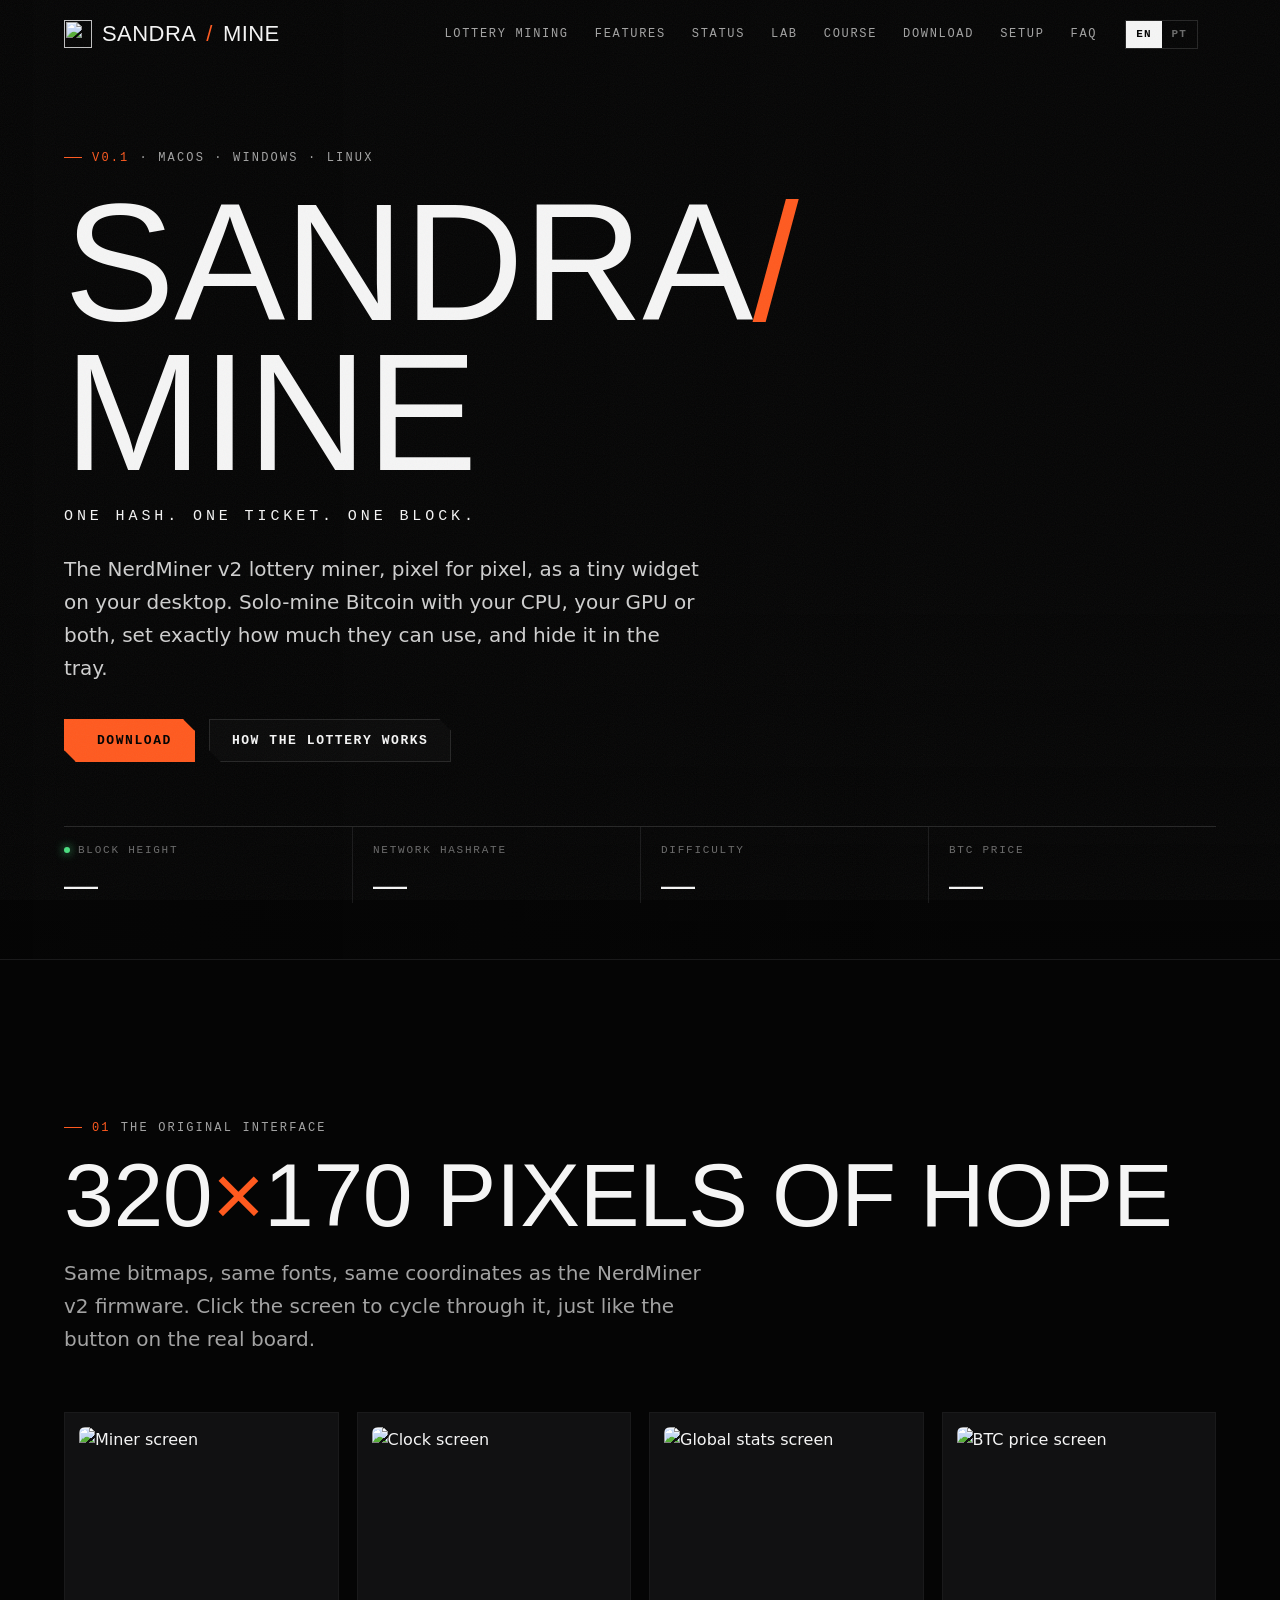
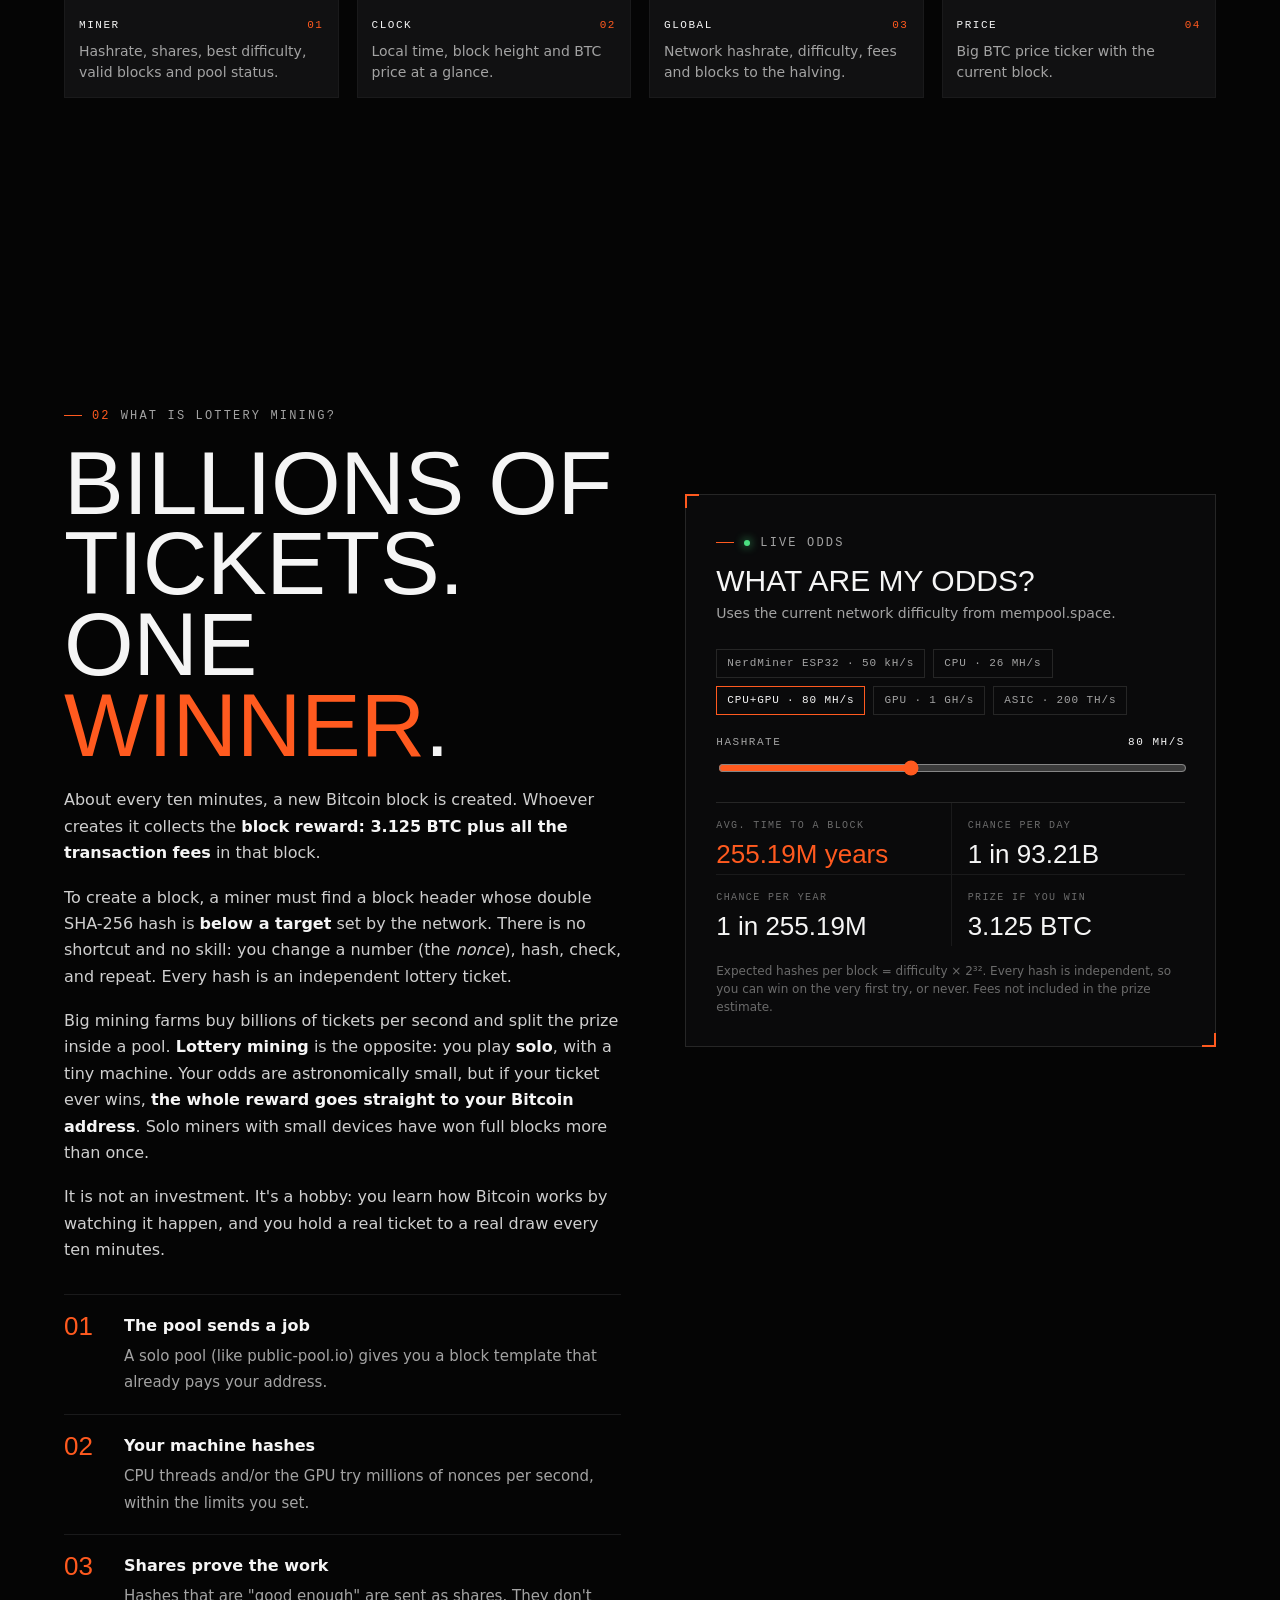
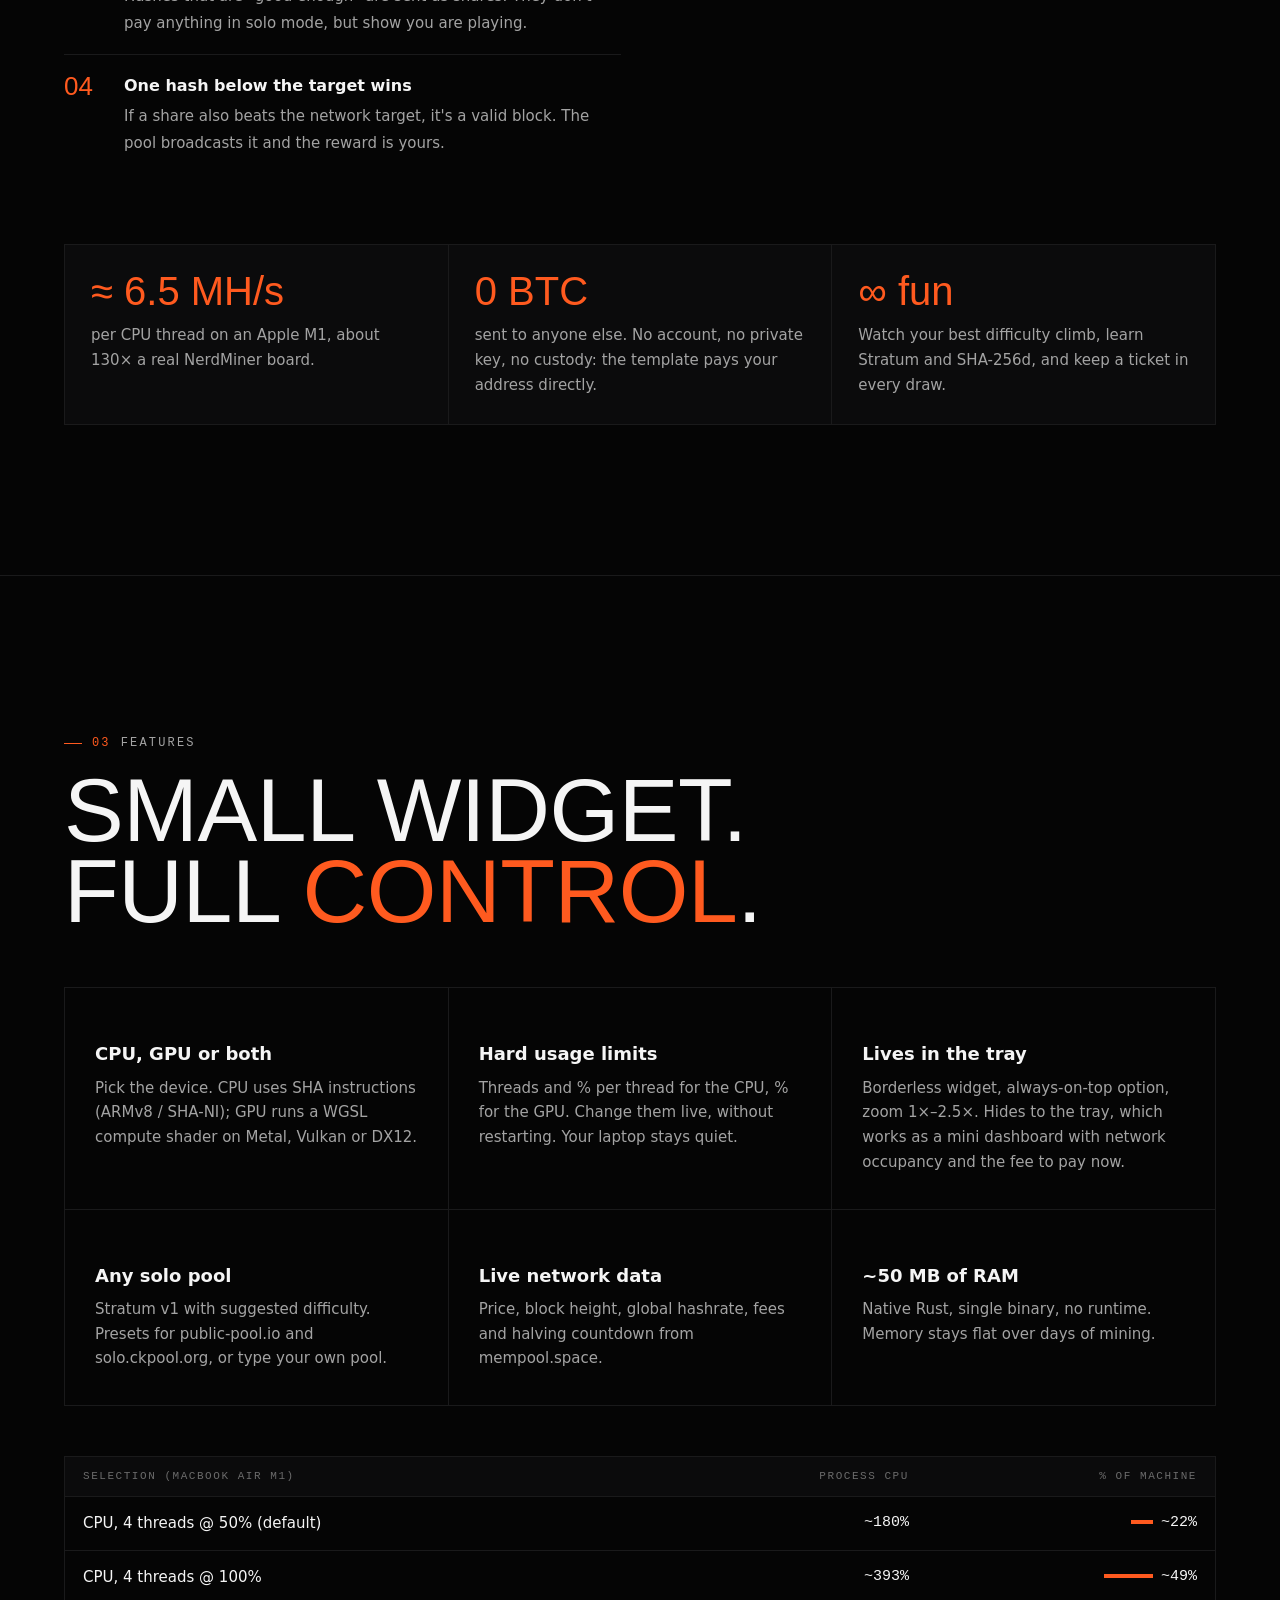
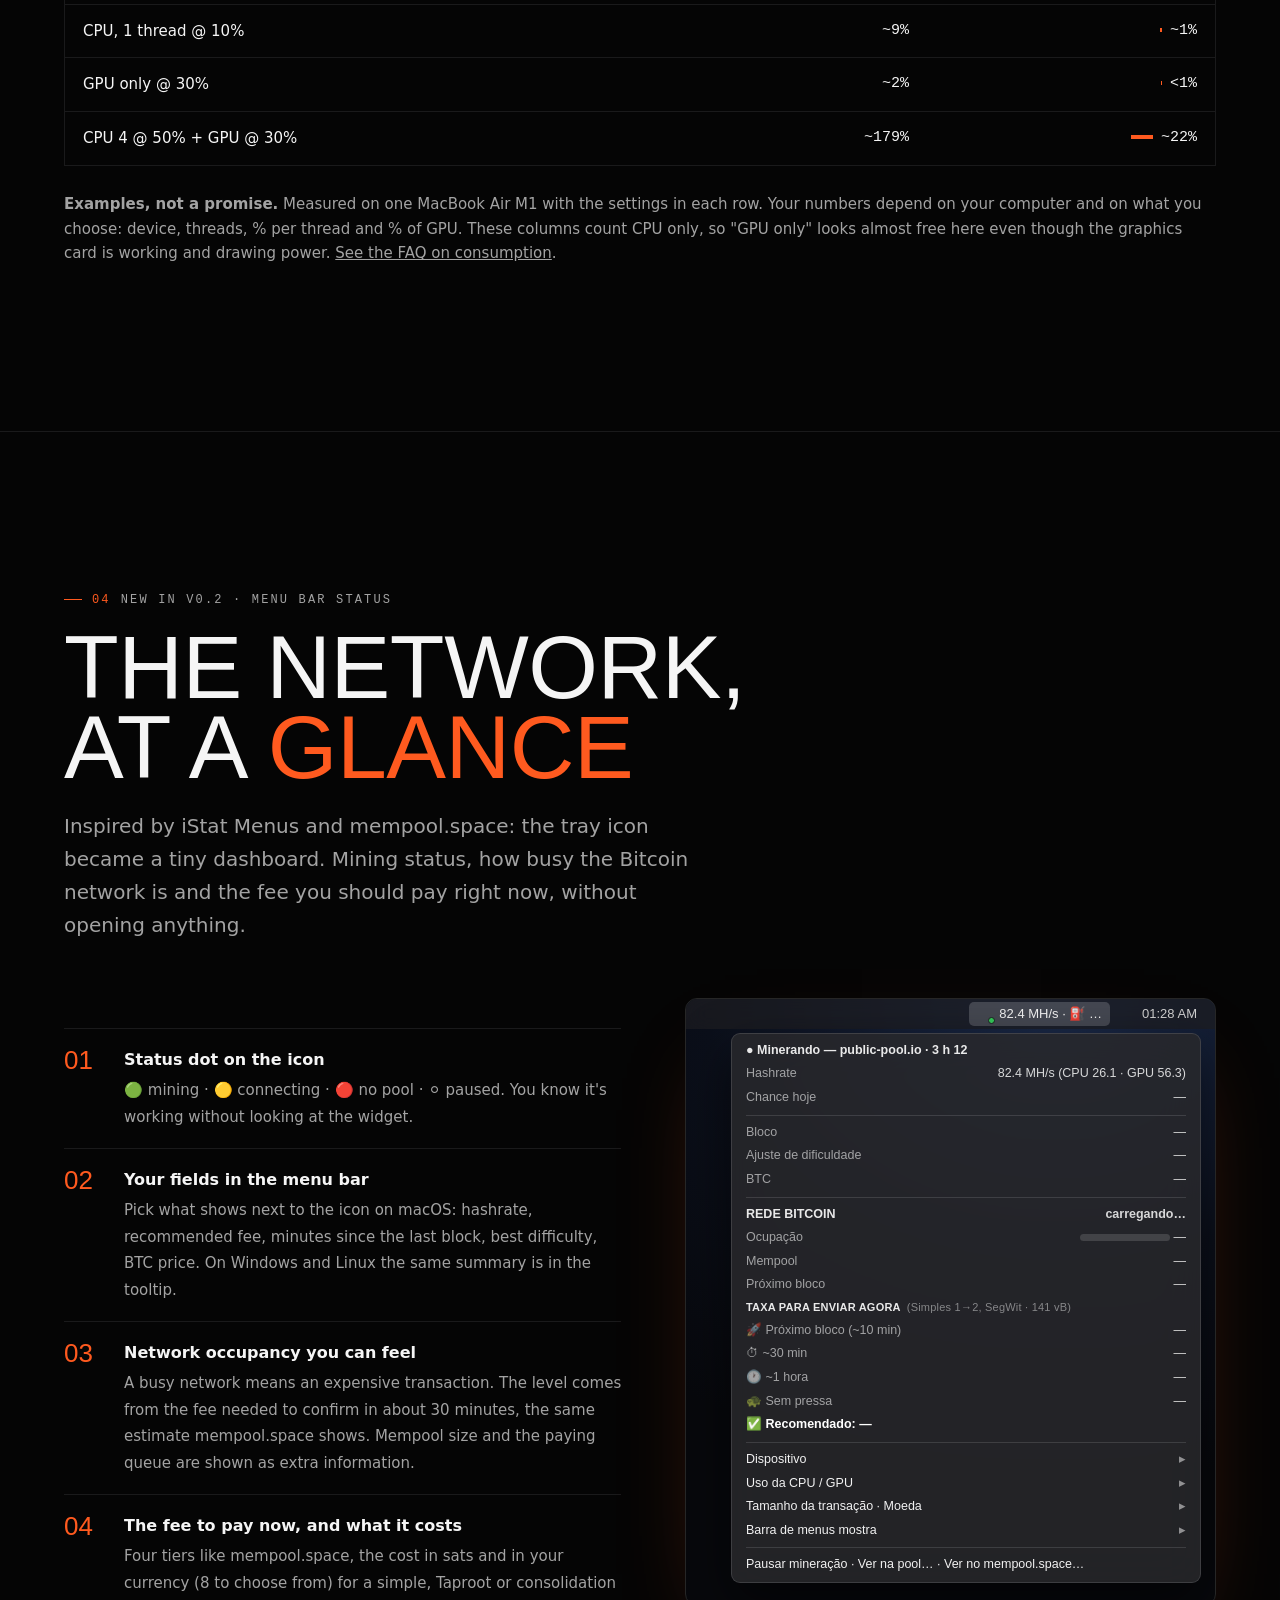
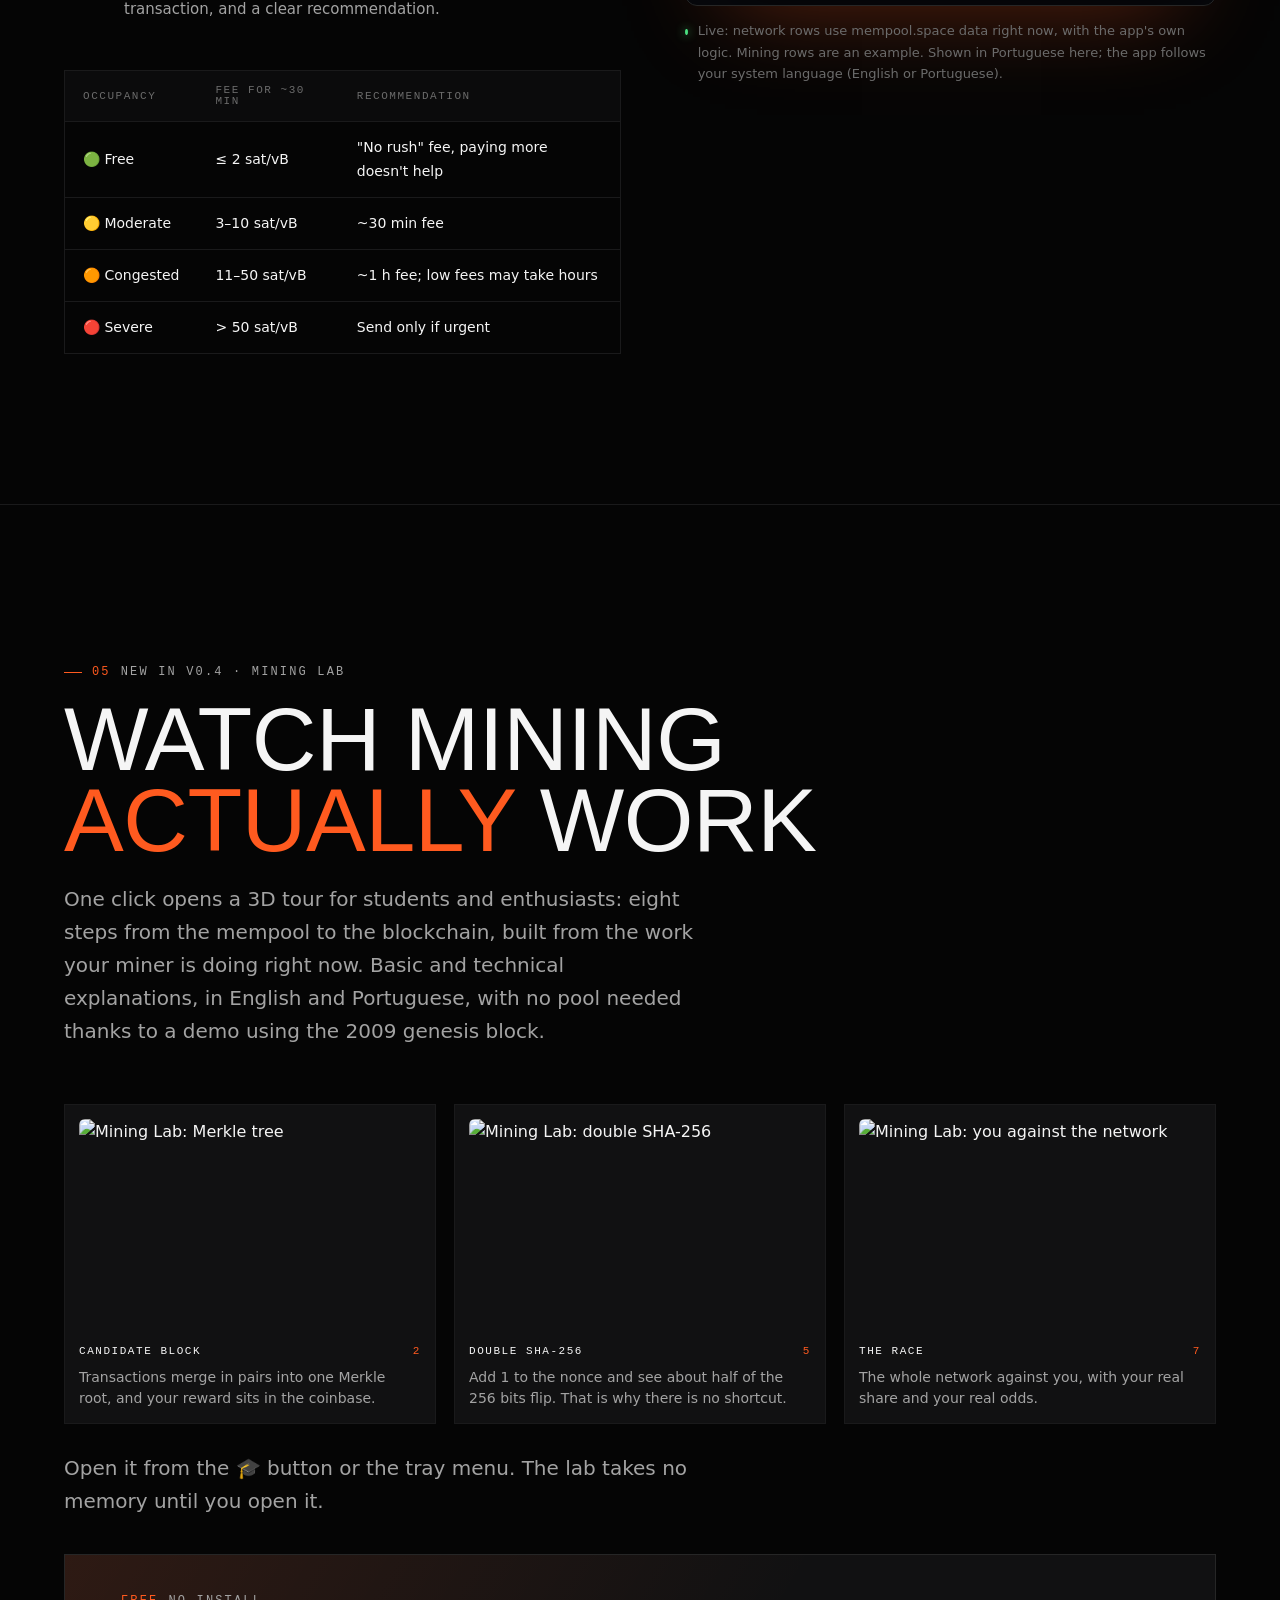
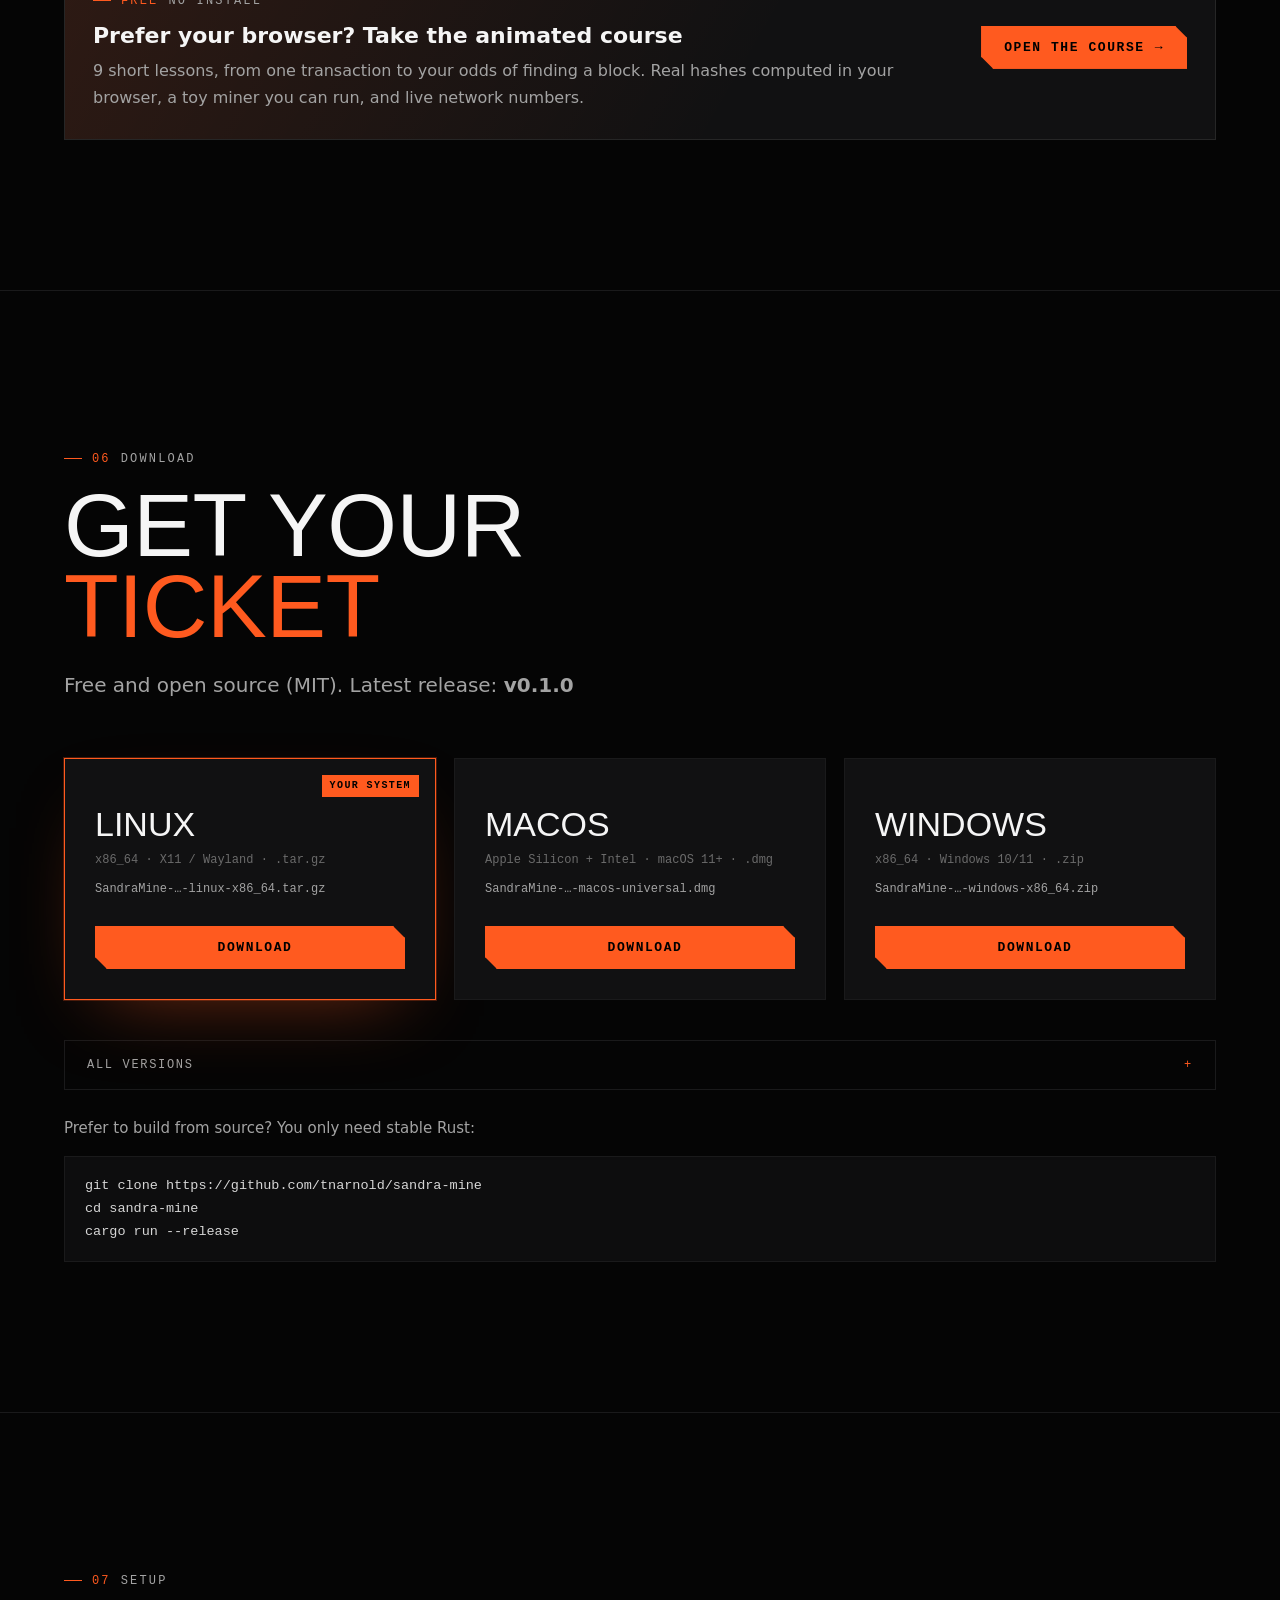
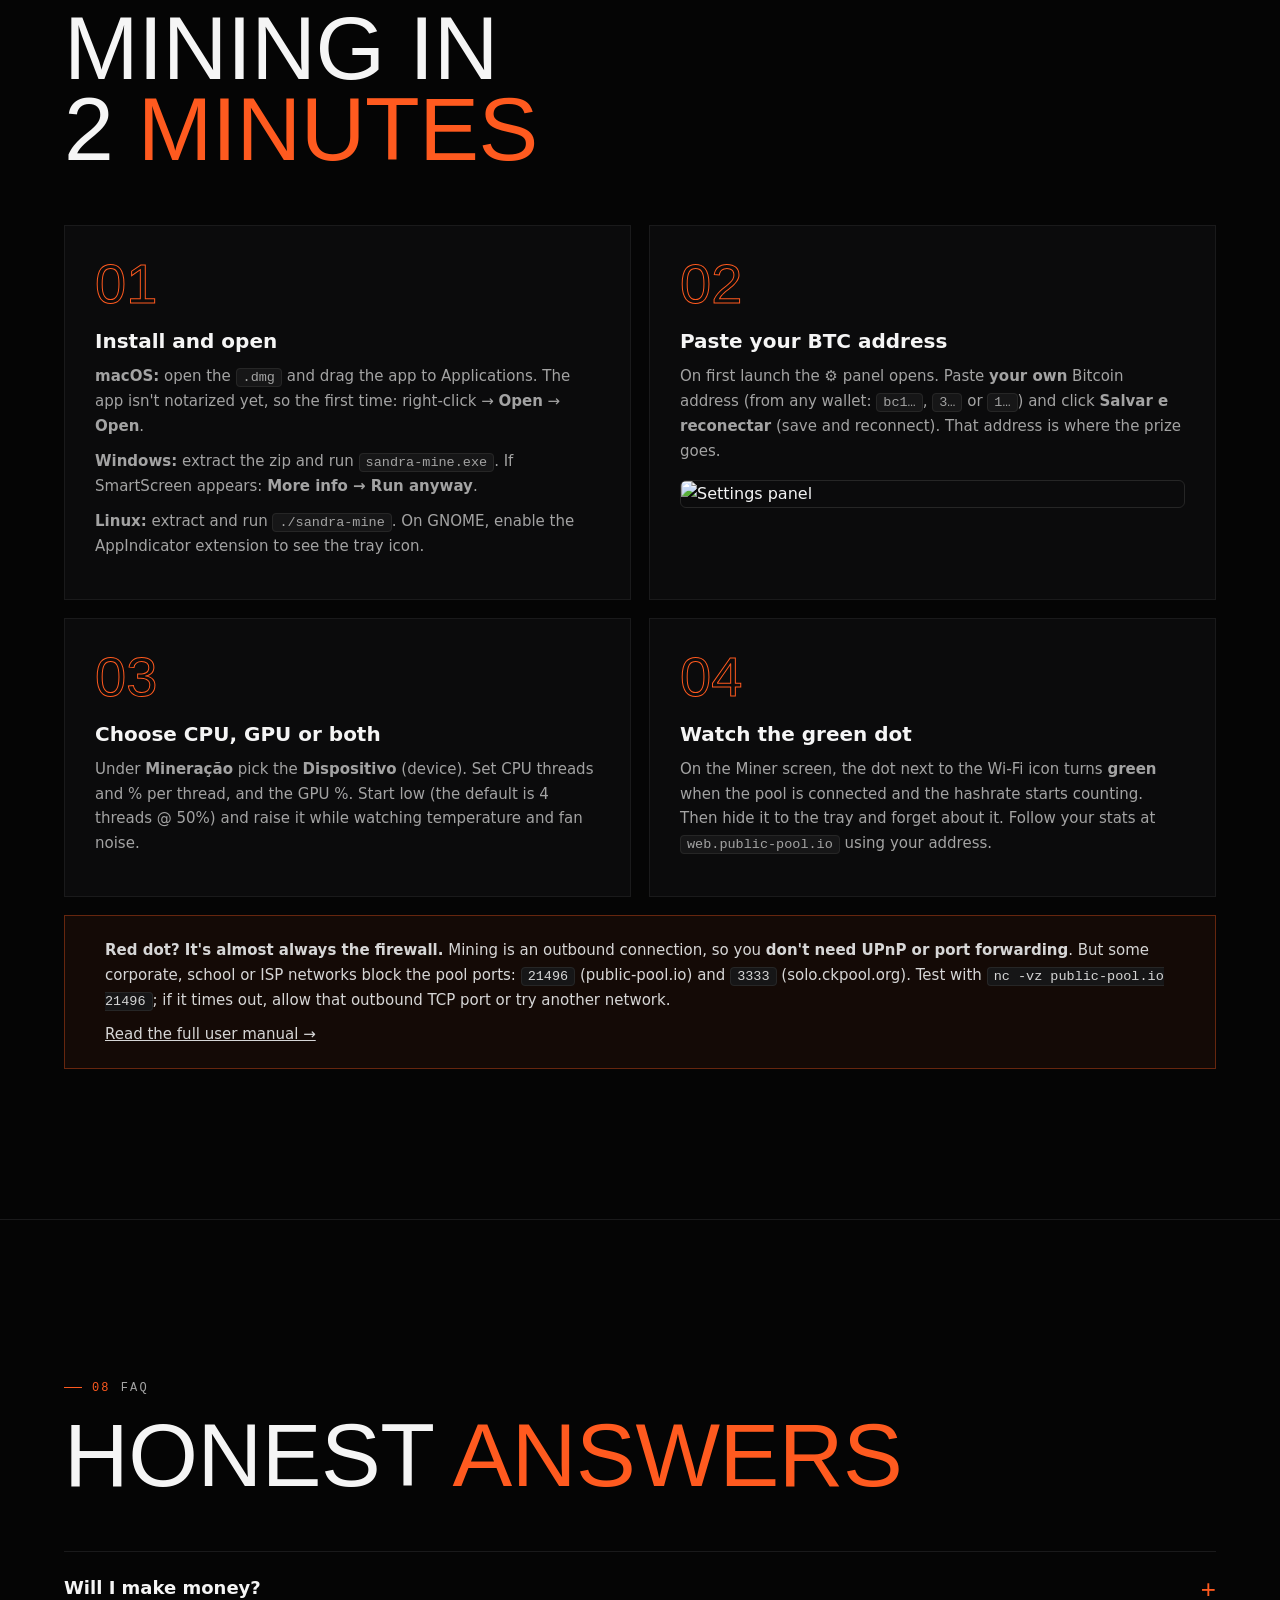
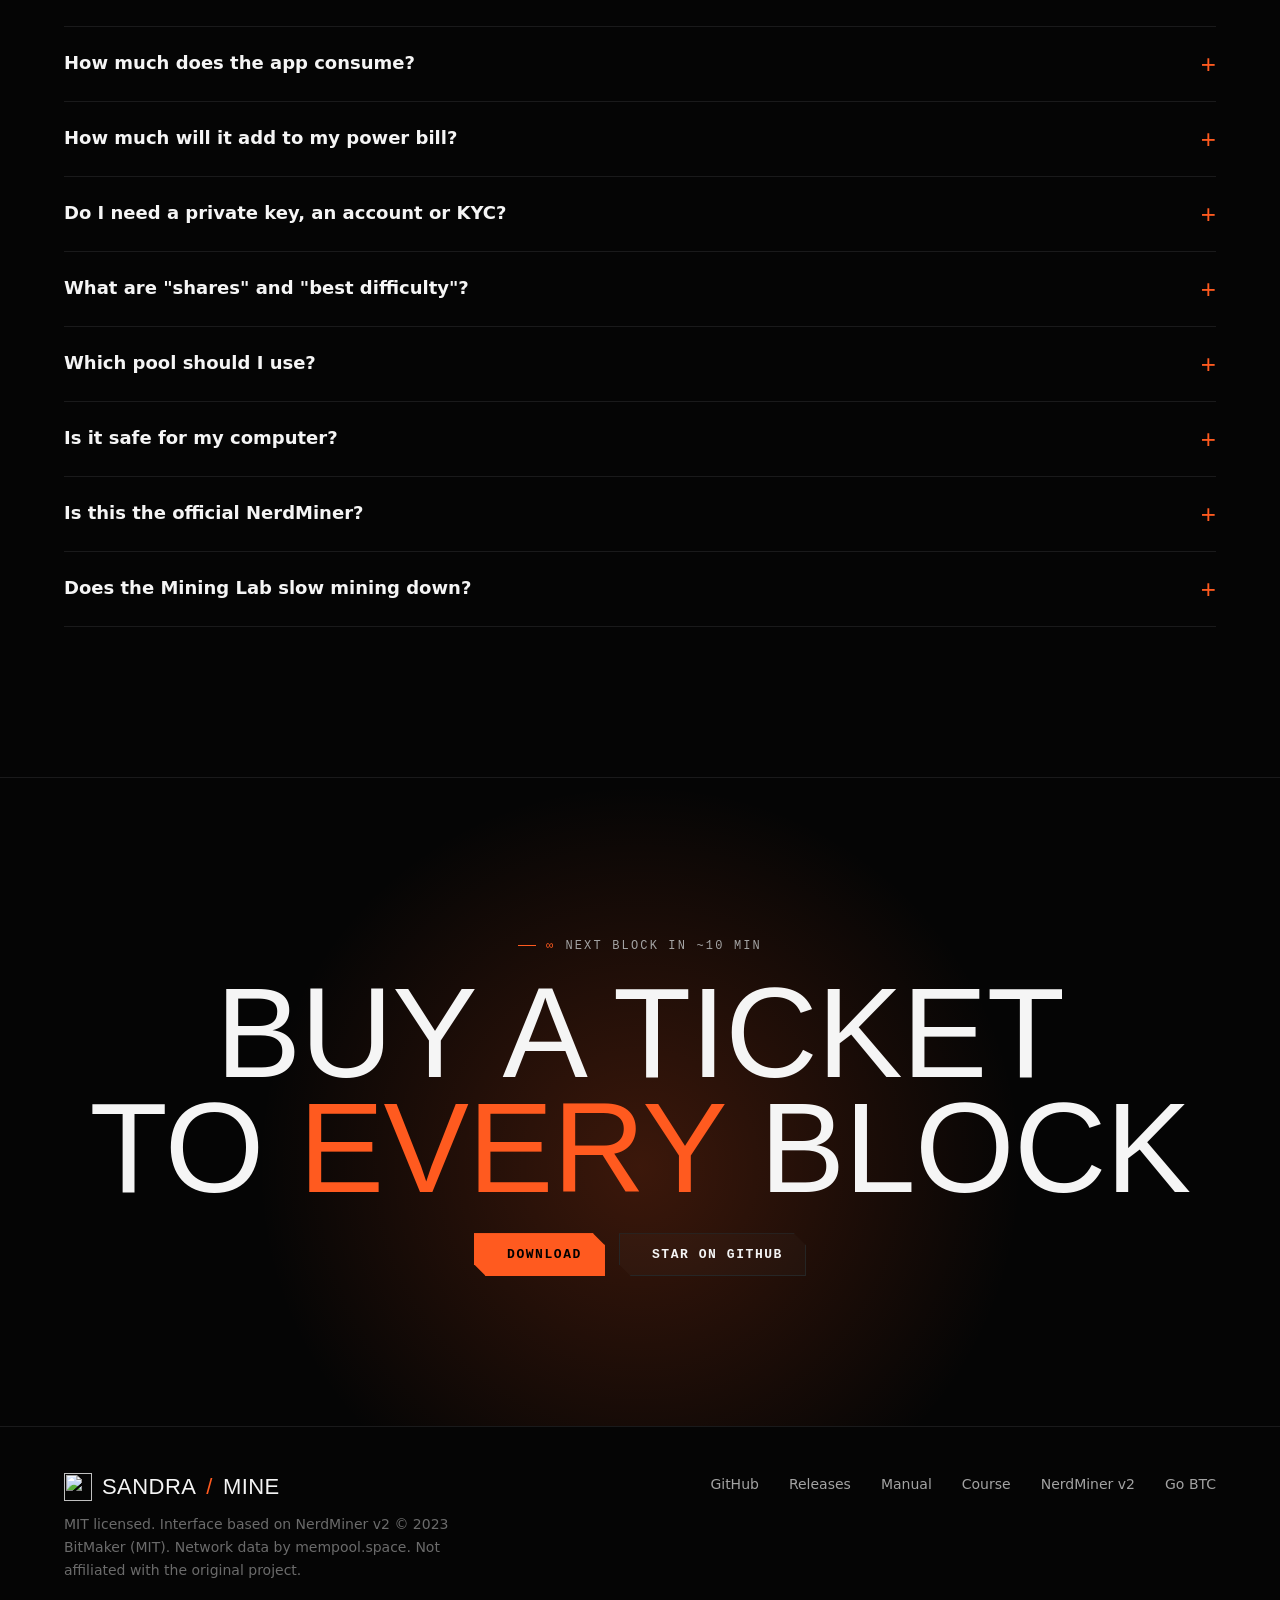
==== commit 64e576cb: "site: curso animado "Como funciona a mineração de Bitcoin" Curso gratuito em site/course/, com 9 liç" ====
--- a/site/index.html
+++ b/site/index.html
@@ -43,20 +43,24 @@
 <header class="nav" id="nav">
   <div class="wrap">
     <a class="brand" href="#top"><img src="img/icon.png" alt="" width="28" height="28">Sandra<span class="slash">/</span>MINE</a>
-    <nav class="nav-links">
+    <nav class="nav-links" id="nav-links">
       <a href="#lottery"><span data-l="en">Lottery mining</span><span data-l="pt">Loteria</span></a>
       <a href="#features"><span data-l="en">Features</span><span data-l="pt">Recursos</span></a>
       <a href="#status">Status</a>
       <a href="#lab"><span data-l="en">Lab</span><span data-l="pt">Laboratório</span></a>
+      <a href="course/"><span data-l="en">Course</span><span data-l="pt">Curso</span></a>
       <a href="#download">Download</a>
       <a href="#setup"><span data-l="en">Setup</span><span data-l="pt">Configurar</span></a>
       <a href="#faq">FAQ</a>
     </nav>
-    <div class="lang" role="group" aria-label="Language">
-      <button type="button" data-set-lang="en">EN</button>
-      <button type="button" data-set-lang="pt-BR">PT</button>
-    </div>
-    <a class="gh" href="https://github.com/tnarnold/sandra-mine" aria-label="GitHub"><iconify-icon icon="mdi:github"></iconify-icon></a>
+    <div class="nav-tools">
+      <div class="lang" role="group" aria-label="Language">
+        <button type="button" data-set-lang="en">EN</button>
+        <button type="button" data-set-lang="pt-BR">PT</button>
+      </div>
+      <a class="gh" href="https://github.com/tnarnold/sandra-mine" aria-label="GitHub"><iconify-icon icon="mdi:github"></iconify-icon></a>
+      <button type="button" class="menu-btn" aria-controls="nav-links" aria-expanded="false" aria-label="Menu"><span></span><span></span><span></span></button>
+    </div>
   </div>
 </header>
 
@@ -378,6 +382,17 @@
       <span data-l="en">Open it from the 🎓 button or the tray menu. The lab takes no memory until you open it.</span>
       <span data-l="pt">Abra pelo botão 🎓 ou pelo menu da bandeja. O laboratório não ocupa memória até você abrir.</span>
     </p>
+    <div class="course-cta reveal">
+      <div>
+        <span class="label"><span class="idx"><span data-l="en">Free</span><span data-l="pt">Grátis</span></span> <span data-l="en">No install</span><span data-l="pt">Sem instalar nada</span></span>
+        <h3><span data-l="en">Prefer your browser? Take the animated course</span><span data-l="pt">Prefere o navegador? Faça o curso animado</span></h3>
+        <p class="muted">
+          <span data-l="en">9 short lessons, from one transaction to your odds of finding a block. Real hashes computed in your browser, a toy miner you can run, and live network numbers.</span>
+          <span data-l="pt">9 lições curtas, de uma transação até as suas chances de achar um bloco. Hashes reais calculados no navegador, um minerador de brinquedo para você rodar e números ao vivo da rede.</span>
+        </p>
+      </div>
+      <a class="btn primary" href="course/"><span data-l="en">Open the course</span><span data-l="pt">Abrir o curso</span> →</a>
+    </div>
   </div>
 </section>
 
@@ -619,12 +634,14 @@
       <a href="https://github.com/tnarnold/sandra-mine/releases">Releases</a>
       <a href="https://github.com/tnarnold/sandra-mine/blob/main/docs/MANUAL.md" data-l="en">Manual</a>
       <a href="https://github.com/tnarnold/sandra-mine/blob/main/docs/MANUAL.pt-BR.md" data-l="pt">Manual</a>
+      <a href="course/"><span data-l="en">Course</span><span data-l="pt">Curso</span></a>
       <a href="https://github.com/BitMaker-hub/NerdMiner_v2">NerdMiner v2</a>
       <a href="https://gobtc.com.br">Go BTC</a>
     </div>
   </div>
 </footer>
 
+<script src="nav.js"></script>
 <script src="app.js"></script>
 </body>
 </html>
--- a/site/style.css
+++ b/site/style.css
@@ -0,0 +1,439 @@
+:root {
+  --bg: #050505;
+  --bg-2: #0b0b0c;
+  --panel: #111112;
+  --line: #262626;
+  --line-2: #1a1a1b;
+  --text: #f5f5f5;
+  --muted: #a3a3a3;
+  --dim: #6b6b6b;
+  --orange: #ff5a1f;
+  --orange-2: #ff8a3d;
+  --blue: #60a5fa;
+  --green: #4ade80;
+  --display: "Anton", "Impact", sans-serif;
+  --sans: "Inter", system-ui, -apple-system, sans-serif;
+  --mono: "JetBrains Mono", ui-monospace, Menlo, monospace;
+  --max: 1200px;
+}
+
+* { box-sizing: border-box; }
+html { scroll-behavior: smooth; -webkit-text-size-adjust: 100%; }
+body {
+  margin: 0;
+  background: var(--bg);
+  color: var(--text);
+  font: 400 16px/1.65 var(--sans);
+  -webkit-font-smoothing: antialiased;
+  overflow-x: hidden;
+}
+img { max-width: 100%; display: block; }
+a { color: inherit; }
+::selection { background: var(--orange); color: #000; }
+
+/* language switch: content exists in both languages, CSS shows one */
+html:not([lang|="pt"]) [data-l="pt"],
+html[lang|="pt"] [data-l="en"] { display: none !important; }
+
+.wrap { width: 100%; max-width: var(--max); margin: 0 auto; padding: 0 24px; }
+
+/* grain overlay */
+body::before {
+  content: "";
+  position: fixed; inset: 0;
+  pointer-events: none; z-index: 100;
+  opacity: .05;
+  background-image: url("data:image/svg+xml,%3Csvg xmlns='http://www.w3.org/2000/svg' width='160' height='160'%3E%3Cfilter id='n'%3E%3CfeTurbulence type='fractalNoise' baseFrequency='.9' numOctaves='2' stitchTiles='stitch'/%3E%3C/filter%3E%3Crect width='100%25' height='100%25' filter='url(%23n)'/%3E%3C/svg%3E");
+}
+
+/* ---------- labels / type ---------- */
+.label {
+  font: 500 12px/1 var(--mono);
+  letter-spacing: .18em;
+  text-transform: uppercase;
+  color: var(--muted);
+  display: inline-flex; align-items: center; gap: 10px;
+}
+.label::before { content: ""; width: 18px; height: 1px; background: var(--orange); }
+.label .idx { color: var(--orange); }
+
+h1, h2, h3 { margin: 0; font-weight: 400; }
+.display {
+  font-family: var(--display);
+  text-transform: uppercase;
+  line-height: .9;
+  letter-spacing: -.005em;
+}
+.slash { color: var(--orange); }
+h2.display { font-size: clamp(44px, 7vw, 92px); margin: 18px 0 22px; }
+h3 { font: 600 18px/1.3 var(--sans); }
+.lead { font-size: clamp(17px, 1.6vw, 20px); color: var(--muted); max-width: 640px; }
+.muted { color: var(--muted); }
+code, .mono { font-family: var(--mono); font-size: .9em; }
+code { background: #161617; border: 1px solid var(--line); padding: 1px 6px; border-radius: 4px; }
+
+/* ---------- buttons ---------- */
+.btn {
+  display: inline-flex; align-items: center; gap: 10px;
+  padding: 14px 22px;
+  font: 600 13px/1 var(--mono);
+  letter-spacing: .12em; text-transform: uppercase;
+  text-decoration: none;
+  border: 1px solid var(--line);
+  color: var(--text);
+  background: rgba(255,255,255,.02);
+  clip-path: polygon(0 0, calc(100% - 12px) 0, 100% 12px, 100% 100%, 12px 100%, 0 calc(100% - 12px));
+  transition: background .2s, border-color .2s, color .2s, transform .2s;
+  cursor: pointer;
+}
+.btn:hover { border-color: #444; background: rgba(255,255,255,.06); }
+.btn.primary { background: var(--orange); border-color: var(--orange); color: #000; }
+.btn.primary:hover { background: var(--orange-2); border-color: var(--orange-2); transform: translateY(-1px); }
+.btn iconify-icon { font-size: 18px; }
+
+/* ---------- nav ---------- */
+.nav {
+  position: fixed; top: 0; left: 0; right: 0; z-index: 50;
+  border-bottom: 1px solid transparent;
+  transition: background .3s, border-color .3s;
+}
+.nav.scrolled { background: rgba(5,5,5,.82); backdrop-filter: blur(14px); -webkit-backdrop-filter: blur(14px); border-color: var(--line-2); }
+.nav .wrap { display: flex; align-items: center; gap: 28px; height: 68px; }
+.brand { display: flex; align-items: center; gap: 10px; text-decoration: none; font: 400 22px/1 var(--display); letter-spacing: .02em; text-transform: uppercase; }
+.brand img { width: 28px; height: 28px; }
+.nav-links { display: flex; gap: 26px; margin-left: auto; }
+.nav-links a { font: 500 12px/1 var(--mono); letter-spacing: .14em; text-transform: uppercase; color: var(--muted); text-decoration: none; transition: color .2s; }
+.nav-links a:hover { color: var(--text); }
+.nav-links a.on { color: var(--orange); }
+.nav-tools { display: flex; align-items: center; gap: 18px; }
+@media (max-width: 1100px) {
+  .nav-links { gap: 16px; }
+  .nav-links a { letter-spacing: .06em; }
+}
+@media (max-width: 480px) {
+  .nav .wrap { gap: 12px; padding: 0 16px; }
+  .nav-tools { gap: 10px; }
+  .brand { font-size: 19px; gap: 8px; }
+  .brand img { width: 24px; height: 24px; }
+}
+/* mobile menu button (shown at ≤1000px, see "responsive") */
+.menu-btn {
+  display: none; flex-direction: column; justify-content: center; gap: 5px;
+  width: 38px; height: 34px; padding: 0 9px; background: none; cursor: pointer;
+  border: 1px solid var(--line);
+}
+.menu-btn span { display: block; height: 1.5px; background: var(--text); transition: transform .2s, opacity .2s; }
+.nav.open .menu-btn span:nth-child(1) { transform: translateY(6.5px) rotate(45deg); }
+.nav.open .menu-btn span:nth-child(2) { opacity: 0; }
+.nav.open .menu-btn span:nth-child(3) { transform: translateY(-6.5px) rotate(-45deg); }
+.lang { display: flex; border: 1px solid var(--line); }
+.lang button { background: none; border: 0; color: var(--dim); font: 600 11px/1 var(--mono); letter-spacing: .1em; padding: 8px 10px; cursor: pointer; }
+.lang button.on { color: #000; background: var(--text); }
+.gh { color: var(--muted); font-size: 22px; display: flex; text-decoration: none; }
+.gh:hover { color: var(--text); }
+
+/* ---------- hero ---------- */
+.hero {
+  position: relative; min-height: min(100svh, 1000px);
+  display: flex; align-items: flex-end;
+  padding: 140px 0 56px;
+  isolation: isolate;
+  overflow: hidden;
+}
+.hero-bg {
+  position: absolute; inset: 0; z-index: -2;
+  background: url("img/hero.jpg") center right / cover no-repeat;
+  transform: scale(1.04);
+  animation: drift 30s ease-in-out infinite alternate;
+}
+@keyframes drift { to { transform: scale(1.1) translate(-1.5%, -1%); } }
+.hero::after {
+  content: ""; position: absolute; inset: 0; z-index: -1;
+  background:
+    linear-gradient(90deg, rgba(5,5,5,.92) 0%, rgba(5,5,5,.55) 45%, rgba(5,5,5,0) 75%),
+    linear-gradient(0deg, var(--bg) 0%, rgba(5,5,5,0) 40%),
+    linear-gradient(180deg, rgba(5,5,5,.7) 0%, rgba(5,5,5,0) 22%);
+}
+.hero h1 { font-size: clamp(64px, 13vw, 184px); margin: 22px 0 18px; }
+.hero .tag { font: 500 clamp(12px, 1.3vw, 15px)/1.4 var(--mono); letter-spacing: .26em; text-transform: uppercase; color: var(--text); margin-bottom: 26px; }
+.hero .lead { color: #cfcfcf; margin-bottom: 34px; }
+.cta { display: flex; flex-wrap: wrap; gap: 14px; }
+.os-hint { margin-top: 14px; font: 400 12px/1.5 var(--mono); color: var(--dim); letter-spacing: .04em; }
+
+.ticker {
+  margin-top: 64px;
+  display: grid; grid-template-columns: repeat(4, 1fr);
+  border-top: 1px solid var(--line);
+}
+.ticker > div { padding: 18px 20px 0 0; }
+.ticker > div + div { padding-left: 20px; border-left: 1px solid var(--line-2); }
+.ticker .k { font: 500 11px/1 var(--mono); letter-spacing: .16em; text-transform: uppercase; color: var(--dim); display: flex; gap: 8px; align-items: center; }
+.ticker .v { font: 400 clamp(22px, 3vw, 34px)/1.1 var(--display); margin-top: 10px; letter-spacing: .01em; }
+.live-dot { width: 6px; height: 6px; border-radius: 50%; background: var(--green); box-shadow: 0 0 10px var(--green); animation: pulse 2s infinite; }
+@keyframes pulse { 50% { opacity: .35; } }
+
+/* ---------- sections ---------- */
+section { position: relative; padding: clamp(90px, 12vw, 150px) 0; }
+.sec-head { margin-bottom: 56px; }
+.rule { border-top: 1px solid var(--line-2); }
+
+/* screens */
+.screens { display: grid; grid-template-columns: repeat(4, 1fr); gap: 18px; }
+.screen-card { background: var(--panel); border: 1px solid var(--line-2); padding: 14px; transition: border-color .25s, transform .25s; }
+.lab-shots { grid-template-columns: repeat(3, 1fr); }
+.lab-shots.screens img { image-rendering: auto; }
+.course-cta {
+  margin-top: 36px; padding: 28px; display: flex; flex-wrap: wrap; align-items: center; gap: 20px 32px;
+  background: linear-gradient(120deg, rgba(255,90,31,.12), rgba(255,90,31,0) 60%), var(--panel);
+  border: 1px solid var(--line);
+}
+.course-cta > div { flex: 1 1 420px; }
+.course-cta h3 { font-size: 22px; margin: 12px 0 8px; }
+.course-cta p { margin: 0; }
+.screen-card:hover { border-color: rgba(255,90,31,.5); transform: translateY(-3px); }
+.screen-card img { width: 100%; height: auto; image-rendering: pixelated; border-radius: 6px; }
+.screen-card .cap { display: flex; justify-content: space-between; margin-top: 14px; font: 500 11px/1 var(--mono); letter-spacing: .14em; text-transform: uppercase; }
+.screen-card .cap span:last-child { color: var(--orange); }
+.screen-card p { margin: 10px 0 0; font-size: 14px; color: var(--muted); line-height: 1.5; }
+
+/* lottery */
+.lottery { overflow: hidden; isolation: isolate; }
+.lottery-bg { position: absolute; inset: 0; z-index: -1; background: url("img/lottery.jpg") center / cover no-repeat; opacity: .55; }
+.lottery-bg::after { content: ""; position: absolute; inset: 0; background: linear-gradient(180deg, var(--bg) 0%, rgba(5,5,5,.35) 30%, rgba(5,5,5,.35) 70%, var(--bg) 100%); }
+.split { display: grid; grid-template-columns: 1.05fr 1fr; gap: 64px; align-items: start; }
+.prose p { color: #cfcfcf; margin: 0 0 18px; }
+.prose strong { color: var(--text); }
+.steps { list-style: none; padding: 0; margin: 30px 0 0; counter-reset: s; }
+.steps li { counter-increment: s; display: grid; grid-template-columns: 46px 1fr; gap: 14px; padding: 18px 0; border-top: 1px solid var(--line-2); }
+.steps li::before { content: "0" counter(s); font: 400 26px/1 var(--display); color: var(--orange); }
+.steps li b { display: block; margin-bottom: 4px; }
+.steps li span { color: var(--muted); font-size: 15px; }
+
+.calc {
+  background: rgba(12,12,13,.86);
+  backdrop-filter: blur(10px); -webkit-backdrop-filter: blur(10px);
+  border: 1px solid var(--line);
+  padding: 30px;
+  position: sticky; top: 96px;
+}
+.calc .corner { position: absolute; width: 14px; height: 14px; border-color: var(--orange); border-style: solid; }
+.calc .tl { top: -1px; left: -1px; border-width: 2px 0 0 2px; }
+.calc .br { bottom: -1px; right: -1px; border-width: 0 2px 2px 0; }
+.calc h3 { font: 400 30px/1 var(--display); text-transform: uppercase; margin: 14px 0 6px; }
+.calc .sub { font-size: 14px; color: var(--muted); margin: 0 0 24px; }
+.field { margin-bottom: 18px; }
+.field label { display: flex; justify-content: space-between; font: 500 11px/1 var(--mono); letter-spacing: .14em; text-transform: uppercase; color: var(--muted); margin-bottom: 10px; }
+.field label output { color: var(--text); }
+input[type=range] { width: 100%; accent-color: var(--orange); }
+.presets { display: flex; flex-wrap: wrap; gap: 8px; margin-bottom: 22px; }
+.presets button { background: none; border: 1px solid var(--line); color: var(--muted); font: 500 11px/1 var(--mono); letter-spacing: .08em; padding: 8px 10px; cursor: pointer; transition: all .2s; }
+.presets button:hover, .presets button.on { border-color: var(--orange); color: var(--text); }
+.results { display: grid; grid-template-columns: 1fr 1fr; border-top: 1px solid var(--line); }
+.results > div { padding: 16px 0 4px; }
+.results > div:nth-child(even) { padding-left: 16px; border-left: 1px solid var(--line-2); }
+.results > div:nth-child(n+3) { border-top: 1px solid var(--line-2); }
+.results .k { font: 500 10px/1.3 var(--mono); letter-spacing: .14em; text-transform: uppercase; color: var(--dim); }
+.results .v { font: 400 26px/1.15 var(--display); margin-top: 8px; word-break: break-word; }
+.results .v.hot { color: var(--orange); }
+.calc .note { font-size: 12px; color: var(--dim); margin: 16px 0 0; line-height: 1.5; }
+
+.compare { margin-top: 70px; display: grid; grid-template-columns: repeat(3, 1fr); gap: 1px; background: var(--line-2); border: 1px solid var(--line-2); }
+.compare > div { background: var(--bg-2); padding: 26px; }
+.compare .big { font: 400 40px/1 var(--display); color: var(--orange); margin-bottom: 12px; }
+.compare p { margin: 0; color: var(--muted); font-size: 15px; }
+
+/* features */
+.features { display: grid; grid-template-columns: repeat(3, 1fr); gap: 1px; background: var(--line-2); border: 1px solid var(--line-2); }
+.feature { background: var(--bg); padding: 34px 30px; transition: background .25s; }
+.feature:hover { background: #0c0c0d; }
+.feature iconify-icon { font-size: 26px; color: var(--orange); }
+.feature h3 { margin: 20px 0 10px; }
+.feature p { margin: 0; color: var(--muted); font-size: 15px; }
+
+/* usage table */
+.table-wrap { overflow-x: auto; margin-top: 50px; border: 1px solid var(--line-2); }
+table { width: 100%; border-collapse: collapse; font-size: 15px; min-width: 560px; }
+th, td { text-align: left; padding: 14px 18px; border-bottom: 1px solid var(--line-2); }
+th { font: 500 11px/1 var(--mono); letter-spacing: .14em; text-transform: uppercase; color: var(--dim); background: var(--bg-2); }
+td.n { font-family: var(--mono); text-align: right; }
+th.n { text-align: right; }
+tr:last-child td { border-bottom: 0; }
+.bar { display: inline-block; height: 4px; background: var(--orange); vertical-align: middle; margin-right: 8px; }
+
+/* downloads */
+.downloads { display: grid; grid-template-columns: repeat(3, 1fr); gap: 18px; }
+.dl {
+  position: relative; background: var(--panel); border: 1px solid var(--line-2);
+  padding: 30px; display: flex; flex-direction: column; gap: 10px;
+  transition: border-color .25s;
+}
+.dl.mine { border-color: var(--orange); box-shadow: 0 0 0 1px rgba(255,90,31,.25), 0 30px 80px -40px rgba(255,90,31,.5); }
+.dl .badge { position: absolute; top: 16px; right: 16px; font: 600 10px/1 var(--mono); letter-spacing: .14em; text-transform: uppercase; background: var(--orange); color: #000; padding: 6px 8px; display: none; }
+.dl.mine .badge { display: block; }
+.dl iconify-icon.os { font-size: 34px; }
+.dl h3 { font: 400 34px/1 var(--display); text-transform: uppercase; margin-top: 8px; }
+.dl .meta { font: 400 12px/1.6 var(--mono); color: var(--dim); }
+.dl .btn { margin-top: auto; justify-content: center; }
+.dl .file { font: 400 12px/1.5 var(--mono); color: var(--muted); word-break: break-all; min-height: 36px; }
+.versions { margin-top: 40px; border: 1px solid var(--line-2); }
+.versions summary { cursor: pointer; padding: 18px 22px; font: 500 12px/1 var(--mono); letter-spacing: .14em; text-transform: uppercase; color: var(--muted); list-style: none; display: flex; justify-content: space-between; }
+.versions summary::-webkit-details-marker { display: none; }
+.versions summary::after { content: "+"; color: var(--orange); }
+.versions[open] summary::after { content: "–"; }
+.ver { display: flex; flex-wrap: wrap; align-items: baseline; gap: 6px 18px; padding: 16px 22px; border-top: 1px solid var(--line-2); }
+.ver b { font: 400 22px/1 var(--display); min-width: 80px; }
+.ver .date { font: 400 12px/1 var(--mono); color: var(--dim); }
+.ver a { font: 400 13px/1.4 var(--mono); color: var(--muted); text-decoration: none; border-bottom: 1px dashed #444; }
+.ver a:hover { color: var(--orange); border-color: var(--orange); }
+.src-note { margin-top: 26px; color: var(--muted); font-size: 15px; }
+pre {
+  background: #0d0d0e; border: 1px solid var(--line-2);
+  padding: 18px 20px; overflow-x: auto;
+  font: 400 13.5px/1.7 var(--mono); color: #d6d6d6; margin: 14px 0 0;
+}
+pre .c { color: var(--dim); }
+
+/* setup */
+.setup { display: grid; grid-template-columns: repeat(2, 1fr); gap: 18px; }
+.step { border: 1px solid var(--line-2); padding: 30px; background: var(--bg-2); }
+.step .num { font: 400 56px/1 var(--display); color: transparent; -webkit-text-stroke: 1px var(--orange); }
+.step h3 { margin: 16px 0 10px; font-size: 20px; }
+.step p { color: var(--muted); margin: 0 0 10px; font-size: 15px; }
+.step img { margin-top: 16px; border: 1px solid var(--line); border-radius: 6px; }
+.callout { margin-top: 18px; display: grid; grid-template-columns: auto 1fr; gap: 16px; padding: 22px 24px; border: 1px solid rgba(255,90,31,.35); background: rgba(255,90,31,.06); }
+.callout iconify-icon { font-size: 24px; color: var(--orange); margin-top: 2px; }
+.callout p { margin: 0; color: #d6d6d6; font-size: 15px; }
+.callout p + p { margin-top: 8px; }
+
+/* faq */
+.faq { border-top: 1px solid var(--line-2); }
+.faq details { border-bottom: 1px solid var(--line-2); }
+.faq summary { cursor: pointer; padding: 24px 0; list-style: none; display: flex; justify-content: space-between; gap: 20px; font: 600 18px/1.35 var(--sans); }
+.faq summary::-webkit-details-marker { display: none; }
+.faq summary::after { content: "+"; font: 400 26px/1 var(--display); color: var(--orange); transition: transform .25s; }
+.faq details[open] summary::after { transform: rotate(45deg); }
+.faq .a { padding: 0 0 26px; color: var(--muted); max-width: 820px; }
+.faq .a p { margin: 0 0 12px; }
+
+/* final cta */
+.final { text-align: center; overflow: hidden; isolation: isolate; }
+.final::before { content: ""; position: absolute; left: 50%; top: 60%; width: 900px; height: 900px; transform: translate(-50%, -50%); background: radial-gradient(circle, rgba(255,90,31,.22), rgba(255,90,31,0) 60%); z-index: -1; }
+.final h2 { font-size: clamp(56px, 10vw, 140px); margin: 20px 0 28px; }
+.final .cta { justify-content: center; }
+
+/* footer */
+footer { border-top: 1px solid var(--line-2); padding: 46px 0 60px; font-size: 14px; color: var(--dim); }
+footer .wrap { display: flex; flex-wrap: wrap; gap: 24px 48px; justify-content: space-between; }
+footer a { color: var(--muted); text-decoration: none; }
+footer a:hover { color: var(--orange); }
+footer .cols { display: flex; flex-wrap: wrap; gap: 14px 30px; }
+
+/* reveal */
+.reveal { opacity: 0; transform: translateY(24px); transition: opacity .8s ease, transform .8s ease; }
+.reveal.in { opacity: 1; transform: none; }
+@media (prefers-reduced-motion: reduce) {
+  .reveal { opacity: 1; transform: none; transition: none; }
+  .hero-bg, .live-dot { animation: none; }
+  html { scroll-behavior: auto; }
+}
+
+
+/* status section: macOS menu bar + tray menu mock */
+.status-split { align-items: start; }
+.levels { margin-top: 30px; }
+.levels table { min-width: 0; font-size: 14px; }
+.levels tr.now td { background: rgba(255,90,31,.08); }
+.levels tr.now td:first-child { box-shadow: inset 2px 0 0 var(--orange); }
+.mac {
+  border: 1px solid var(--line);
+  border-radius: 12px;
+  overflow: hidden;
+  background: radial-gradient(120% 80% at 70% 0%, #1b2a4a 0%, #0b0f1a 55%, #07080c 100%);
+  box-shadow: 0 40px 90px -40px rgba(255,90,31,.35);
+  padding-bottom: 22px;
+}
+.mac-bar {
+  display: flex; align-items: center; gap: 4px;
+  height: 30px; padding: 0 10px;
+  background: rgba(30,30,34,.72);
+  backdrop-filter: blur(12px); -webkit-backdrop-filter: blur(12px);
+  font: 500 13px/1 -apple-system, BlinkMacSystemFont, "Inter", sans-serif;
+  color: #f2f2f2;
+}
+.mac-apple { font-size: 16px; display: flex; }
+.mac-spacer { flex: 1; }
+.mac-item { display: inline-flex; align-items: center; gap: 6px; padding: 4px 8px; border-radius: 5px; white-space: nowrap; }
+.mac-item.on { background: rgba(255,255,255,.18); }
+.mac-item.muted { color: #d0d0d0; font-size: 13px; }
+.tray-ico { position: relative; display: inline-flex; }
+.tray-ico img { width: 16px; height: 16px; }
+.tray-ico i { position: absolute; right: -2px; bottom: -2px; width: 7px; height: 7px; border-radius: 50%; background: #34c759; border: 1.5px solid #1e1e22; }
+.mac-menu {
+  margin: 4px 14px 0 auto;
+  width: min(100% - 28px, 470px);
+  background: rgba(40,40,44,.86);
+  backdrop-filter: blur(20px); -webkit-backdrop-filter: blur(20px);
+  border: 1px solid rgba(255,255,255,.12);
+  border-radius: 9px;
+  padding: 5px;
+  box-shadow: 0 20px 50px rgba(0,0,0,.55);
+  font: 400 12.5px/1.25 -apple-system, BlinkMacSystemFont, "Inter", sans-serif;
+  color: rgba(255,255,255,.58);
+}
+.mrow { display: flex; gap: 12px; justify-content: space-between; padding: 4px 9px; border-radius: 4px; }
+.mrow b { font-weight: 400; color: rgba(255,255,255,.58); white-space: nowrap; }
+.mrow > span { text-align: right; color: rgba(255,255,255,.82); font-variant-numeric: tabular-nums; }
+.mrow.strong, .mrow.strong b { color: rgba(255,255,255,.9); font-weight: 600; }
+.mrow.small { font-size: 11px; letter-spacing: .02em; justify-content: flex-start; gap: 6px; }
+.mrow .dim { font-weight: 400; color: rgba(255,255,255,.45); }
+.mrow.rec { color: #fff; font-weight: 600; }
+.mrow.sub, .mrow:last-child { color: #f2f2f2; }
+.mrow.sub span { color: rgba(255,255,255,.5); }
+.mrow.sub:hover, .mrow:last-child:hover { background: #2f6fde; }
+.msep { height: 1px; background: rgba(255,255,255,.12); margin: 5px 9px; }
+.mbar { display: inline-block; width: 90px; height: 7px; border-radius: 4px; background: rgba(255,255,255,.14); vertical-align: middle; overflow: hidden; }
+.mbar i { display: block; height: 100%; width: 0; background: #34c759; border-radius: 4px; transition: width .6s, background .6s; }
+.mac-note { display: flex; gap: 10px; align-items: baseline; font-size: 13px; color: var(--dim); margin: 14px 0 0; }
+@media (max-width: 680px) {
+  .mac-menu { font-size: 11px; margin: 4px 8px 0; width: auto; }
+  .mrow { padding: 4px 6px; gap: 8px; }
+  .mrow b { white-space: normal; }
+  .mbar { width: 56px; }
+  #mb-title { max-width: 150px; overflow: hidden; text-overflow: ellipsis; }
+  .mac-item.muted:nth-last-child(2) { display: none; }
+}
+
+/* ---------- responsive ---------- */
+@media (max-width: 1000px) {
+  .screens { grid-template-columns: repeat(2, 1fr); }
+  .lab-shots { grid-template-columns: 1fr; }
+  .split { grid-template-columns: 1fr; gap: 48px; }
+  .calc { position: relative; top: 0; }
+  .features { grid-template-columns: repeat(2, 1fr); }
+  .downloads { grid-template-columns: 1fr; }
+  .nav-links { display: none; }
+  .nav-tools { margin-left: auto; }
+  .menu-btn { display: flex; }
+  .nav.open { background: var(--bg); border-color: var(--line-2); }
+  .nav.open .nav-links {
+    display: flex; flex-direction: column; gap: 0;
+    position: absolute; top: 68px; left: 0; right: 0;
+    max-height: calc(100vh - 68px); overflow-y: auto;
+    padding: 6px 24px 18px; background: var(--bg); border-bottom: 1px solid var(--line-2);
+  }
+  .nav.open .nav-links a { padding: 15px 0; font-size: 13px; border-bottom: 1px solid var(--line-2); }
+  .nav.open .nav-links a:last-child { border-bottom: 0; }
+}
+@media (max-width: 680px) {
+  .wrap { padding: 0 16px; }
+  .ticker { grid-template-columns: 1fr 1fr; }
+  .ticker > div:nth-child(3) { padding-left: 0; border-left: 0; }
+  .ticker > div:nth-child(n+3) { margin-top: 16px; }
+  .screens, .features, .setup, .compare { grid-template-columns: 1fr; }
+  .calc, .step, .dl { padding: 22px; }
+  .results .v { font-size: 22px; }
+  .hero { padding-top: 110px; }
+  .hero-bg { background-position: 70% center; }
+  .hero::after { background: linear-gradient(0deg, var(--bg) 5%, rgba(5,5,5,.75) 55%, rgba(5,5,5,.45) 100%); }
+}
+.levels td:first-child { white-space: nowrap; }
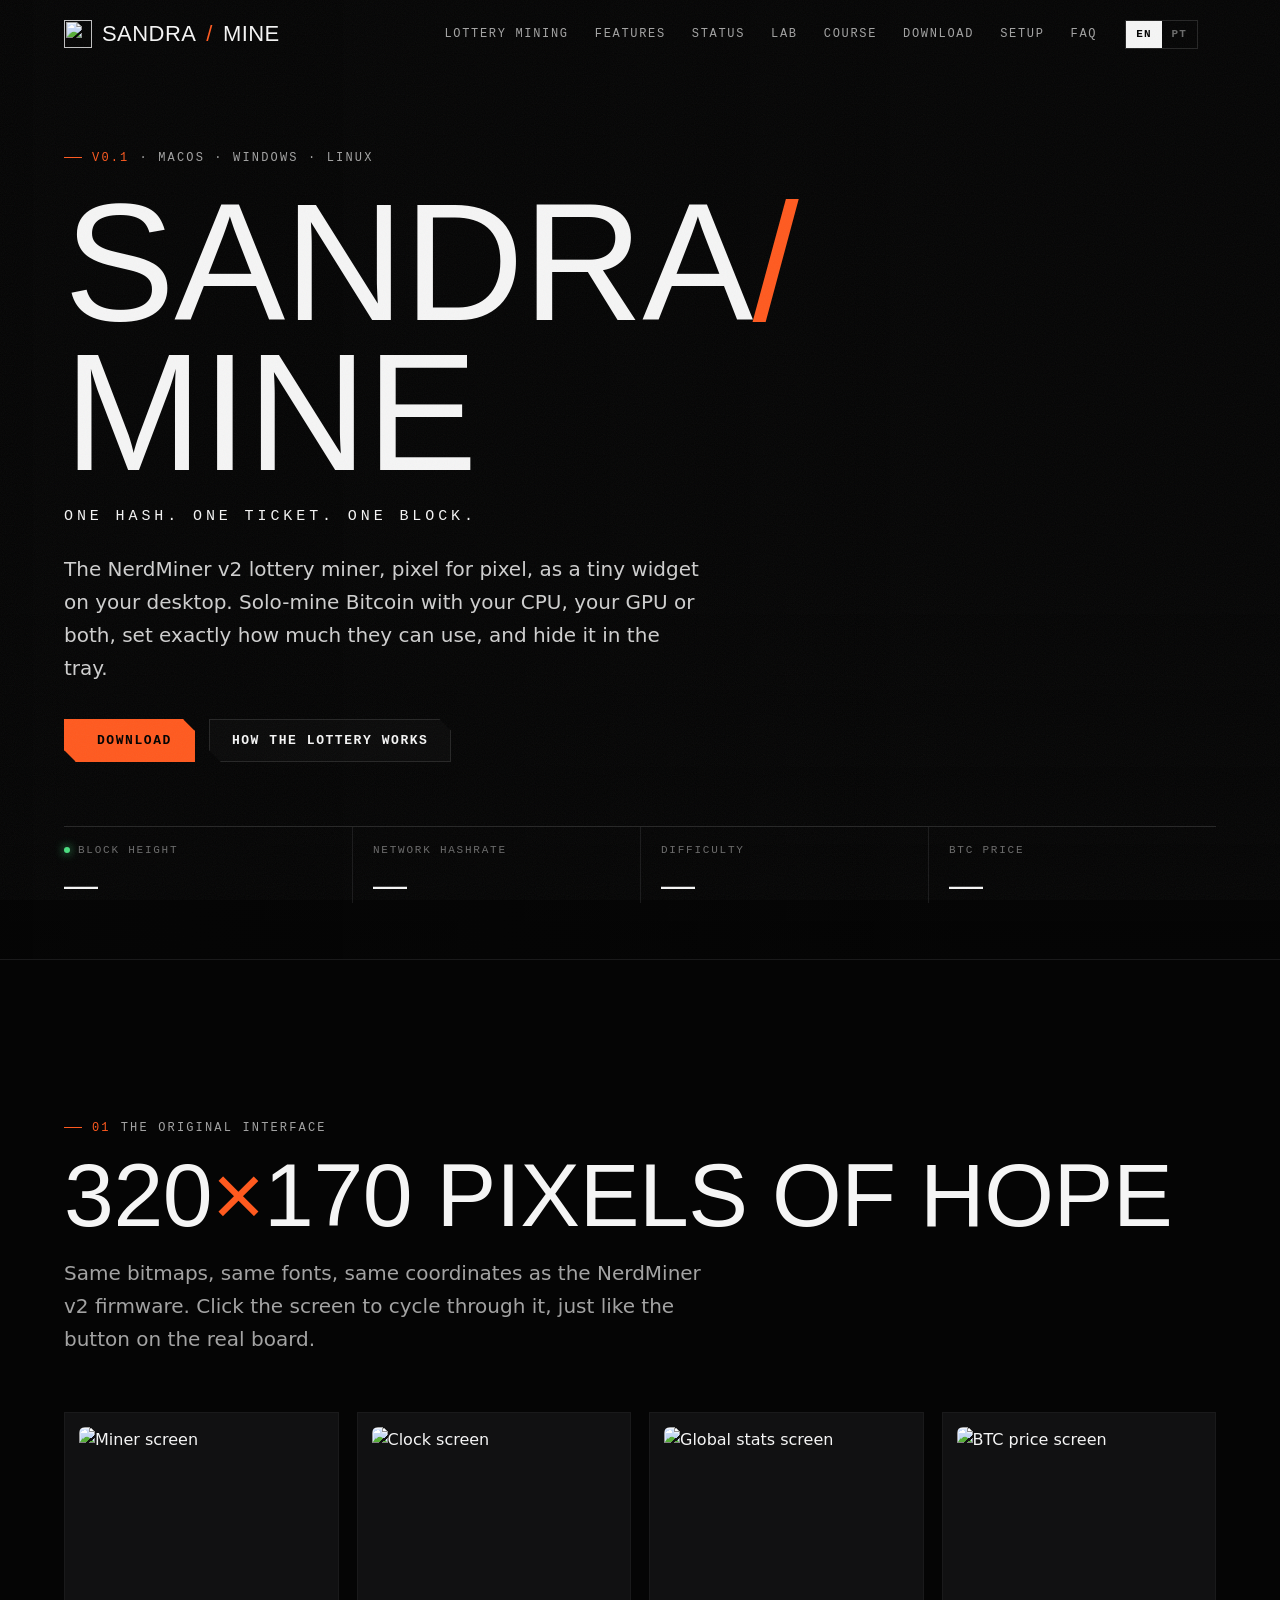
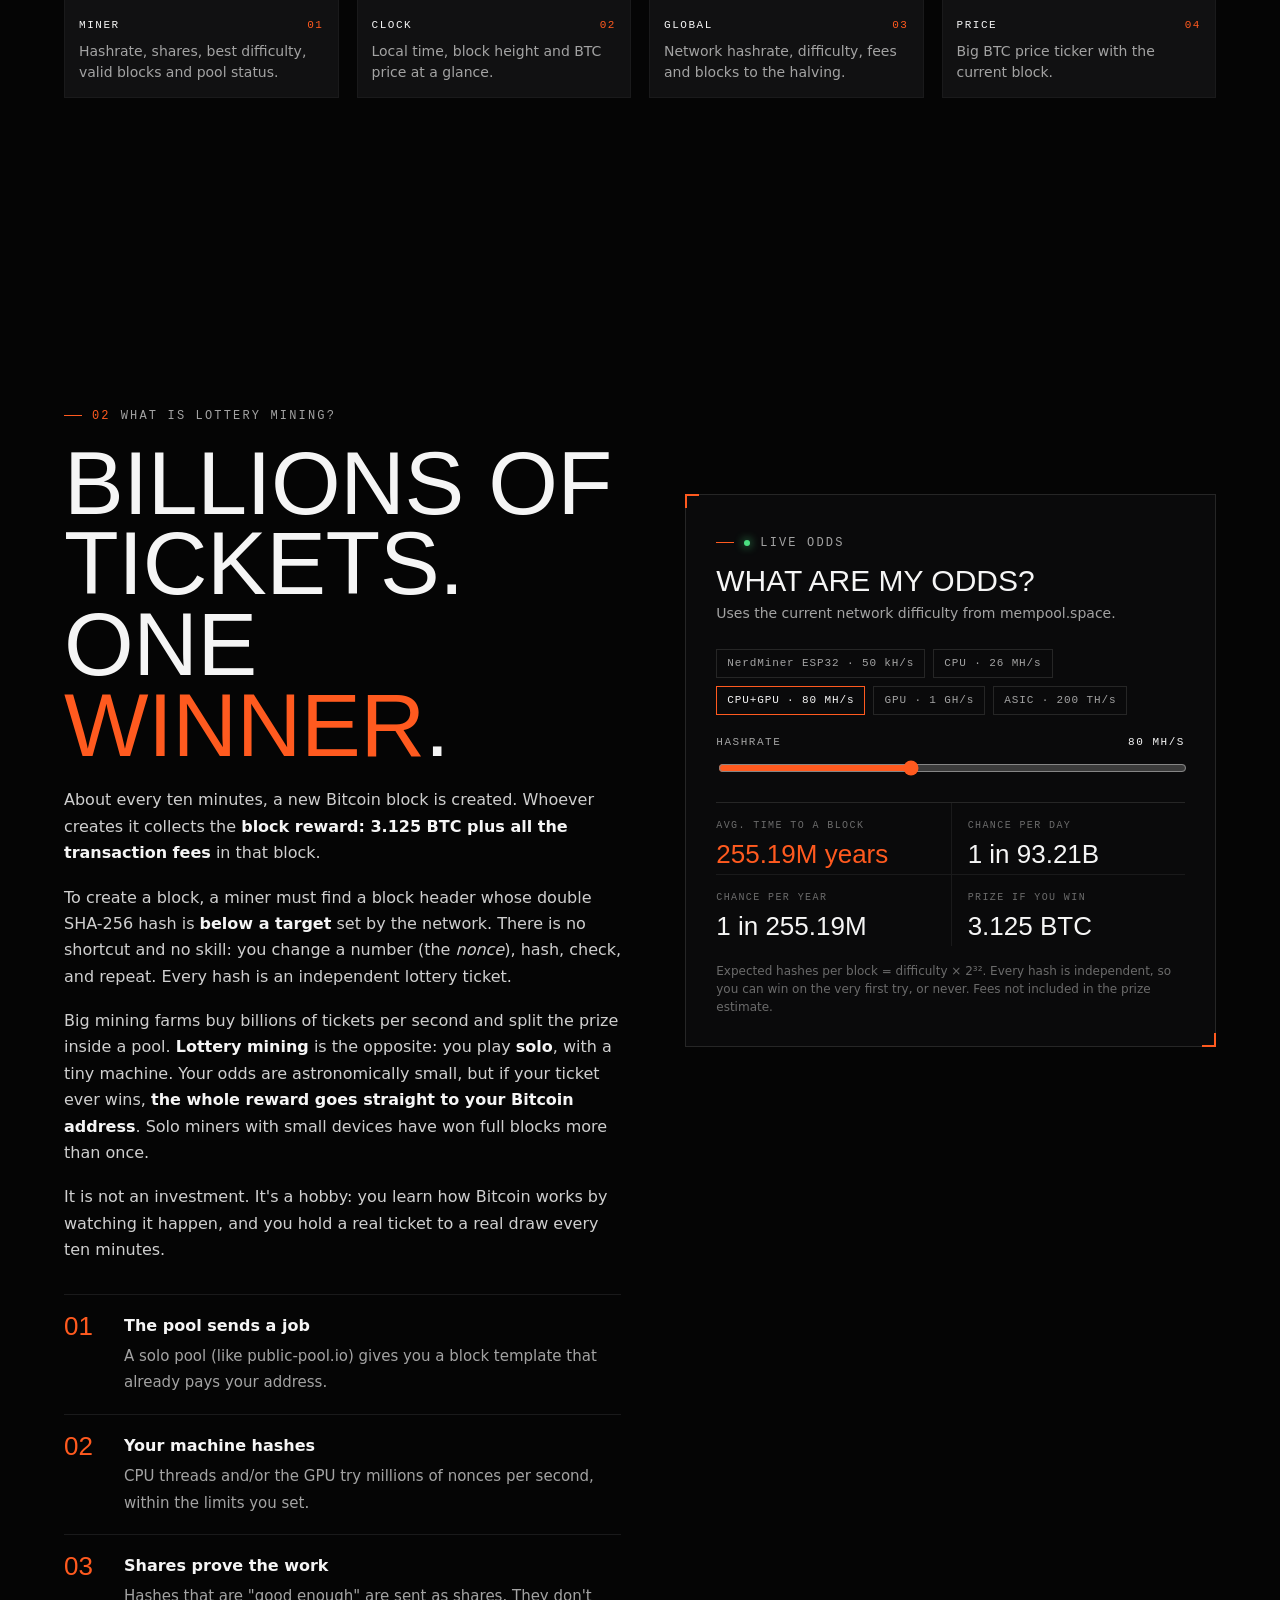
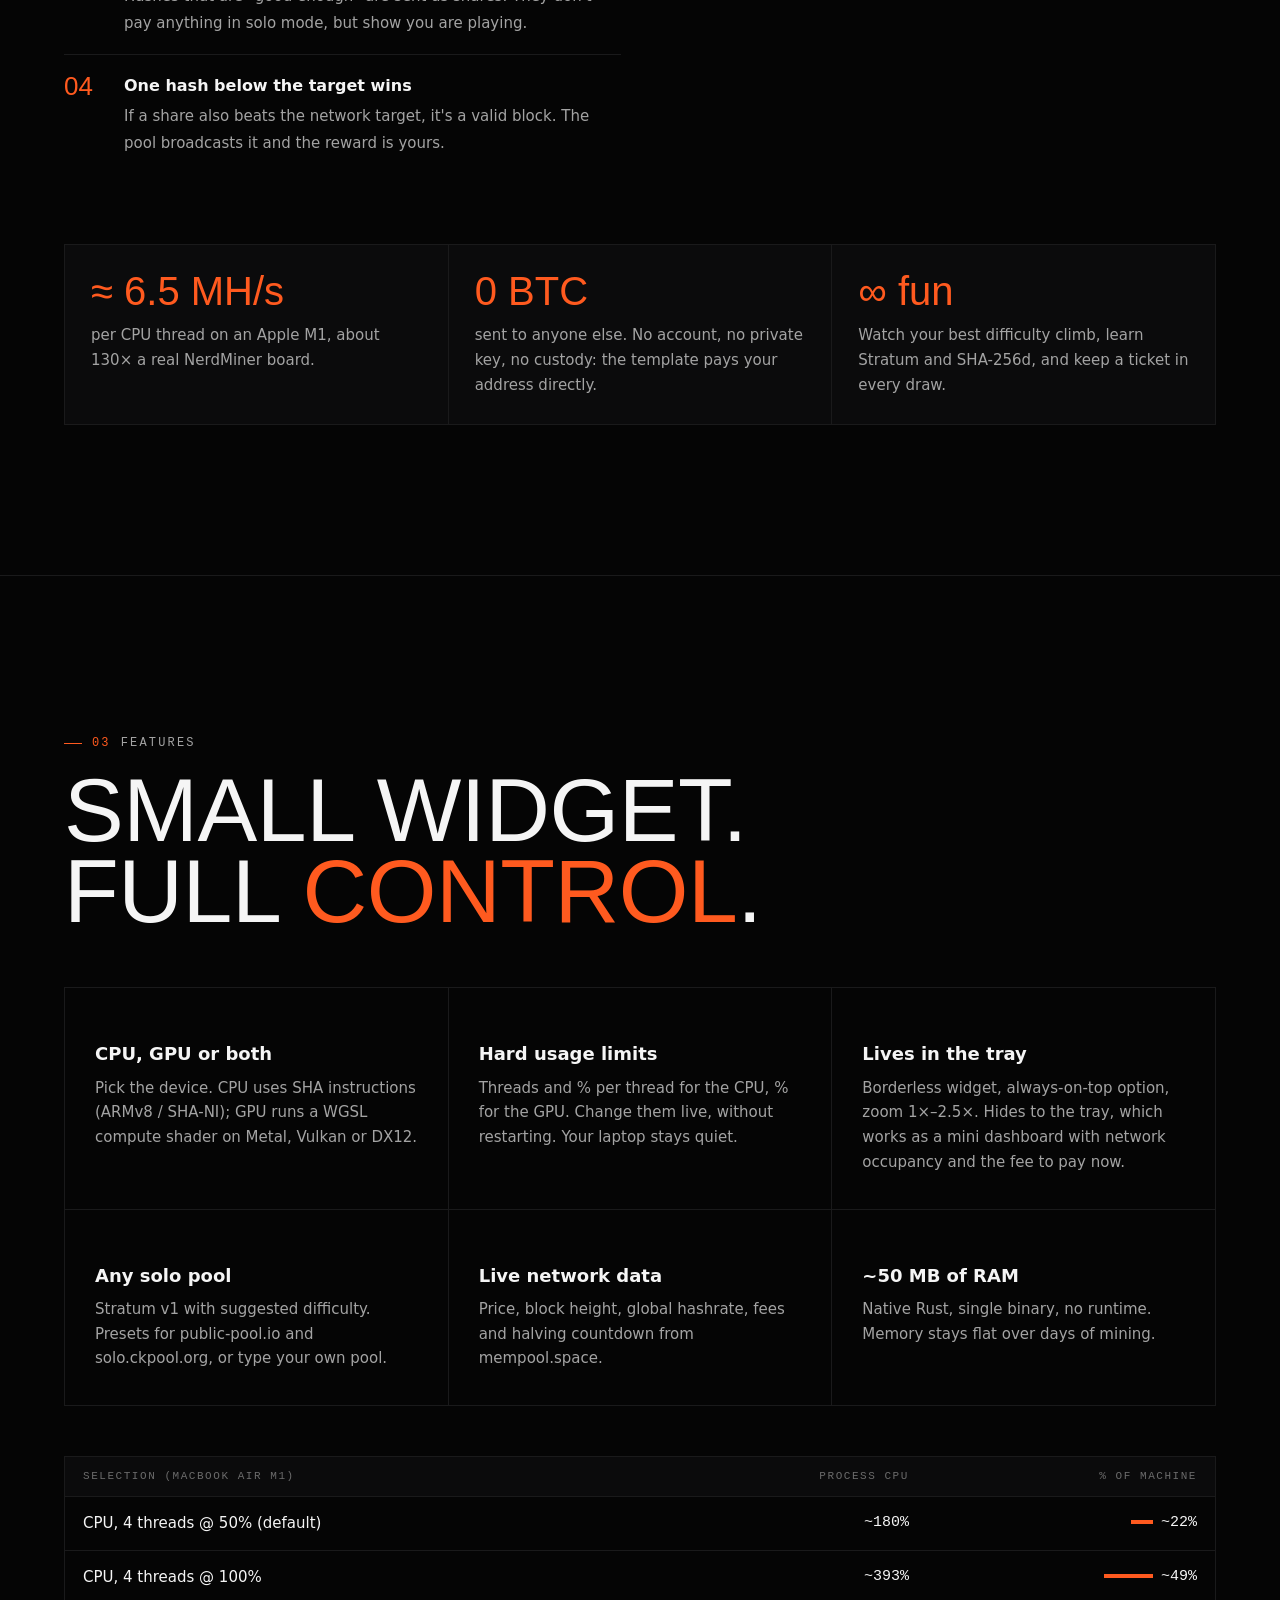
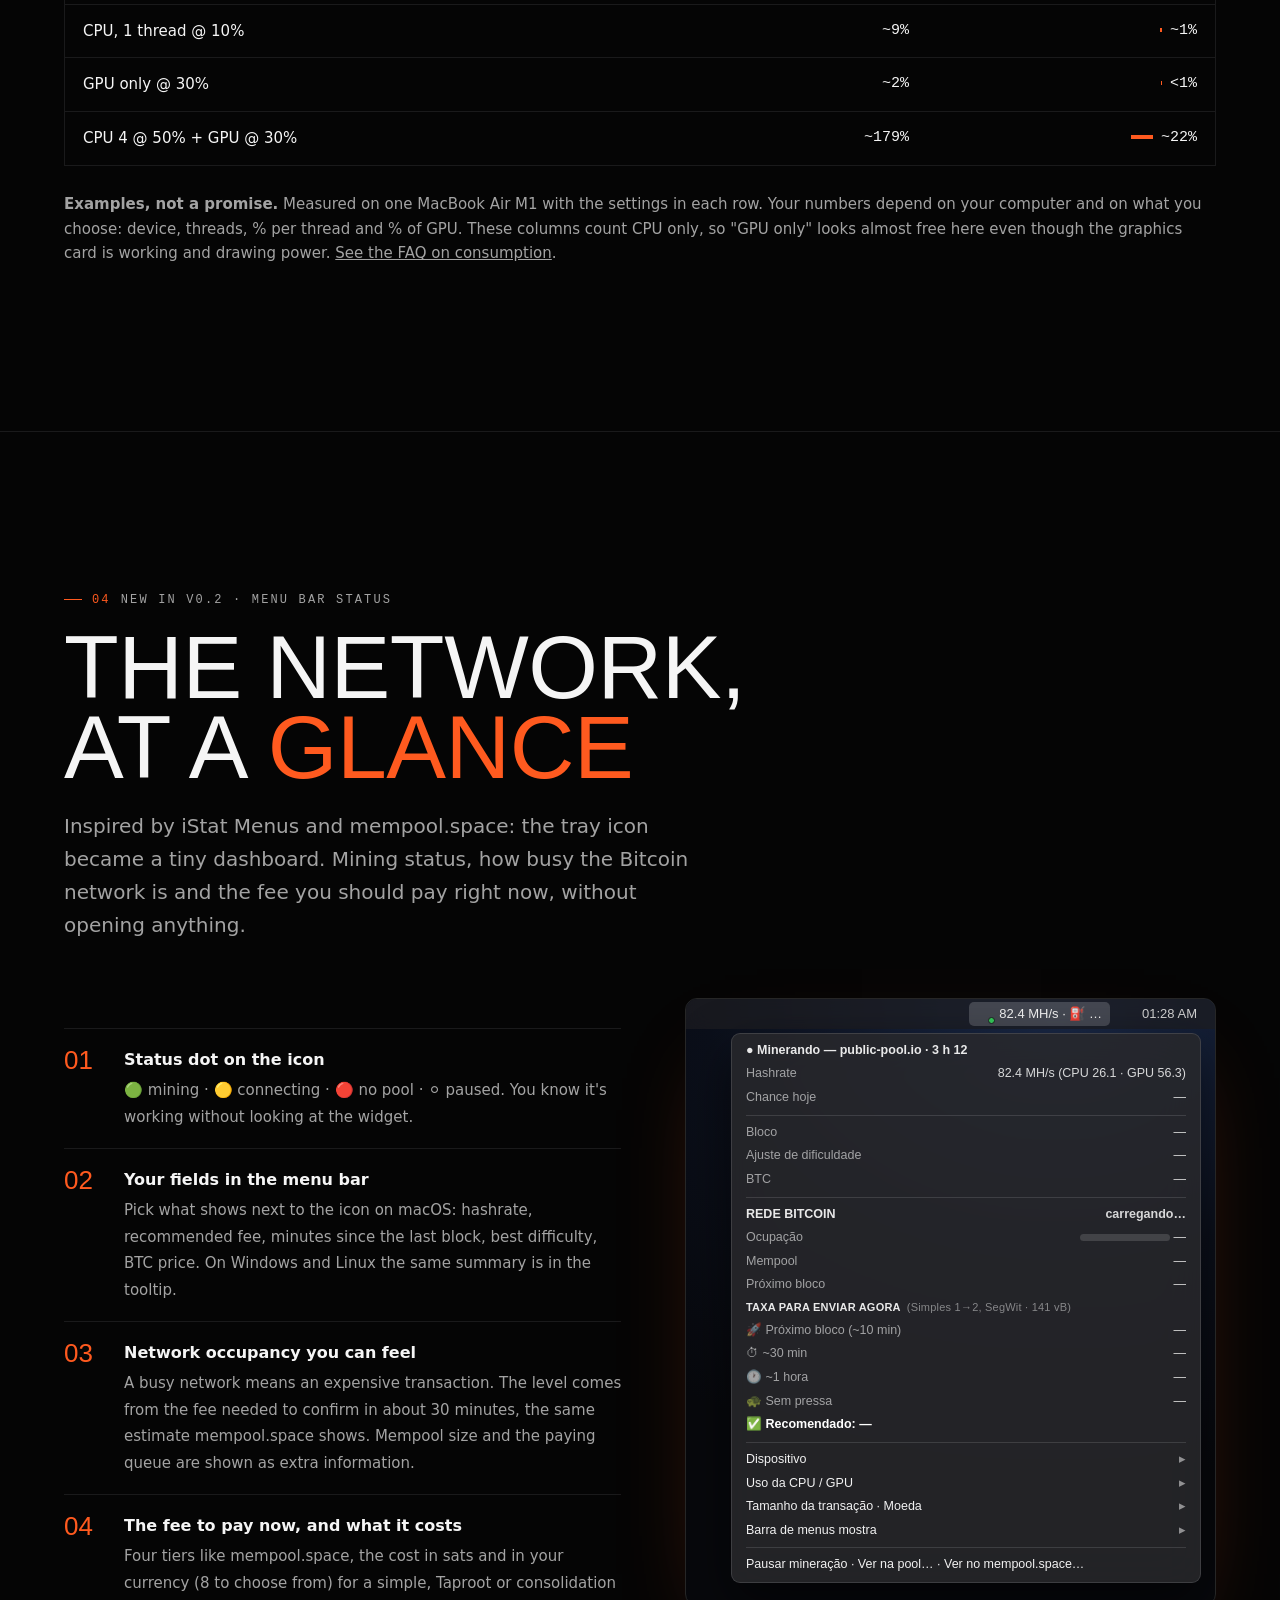
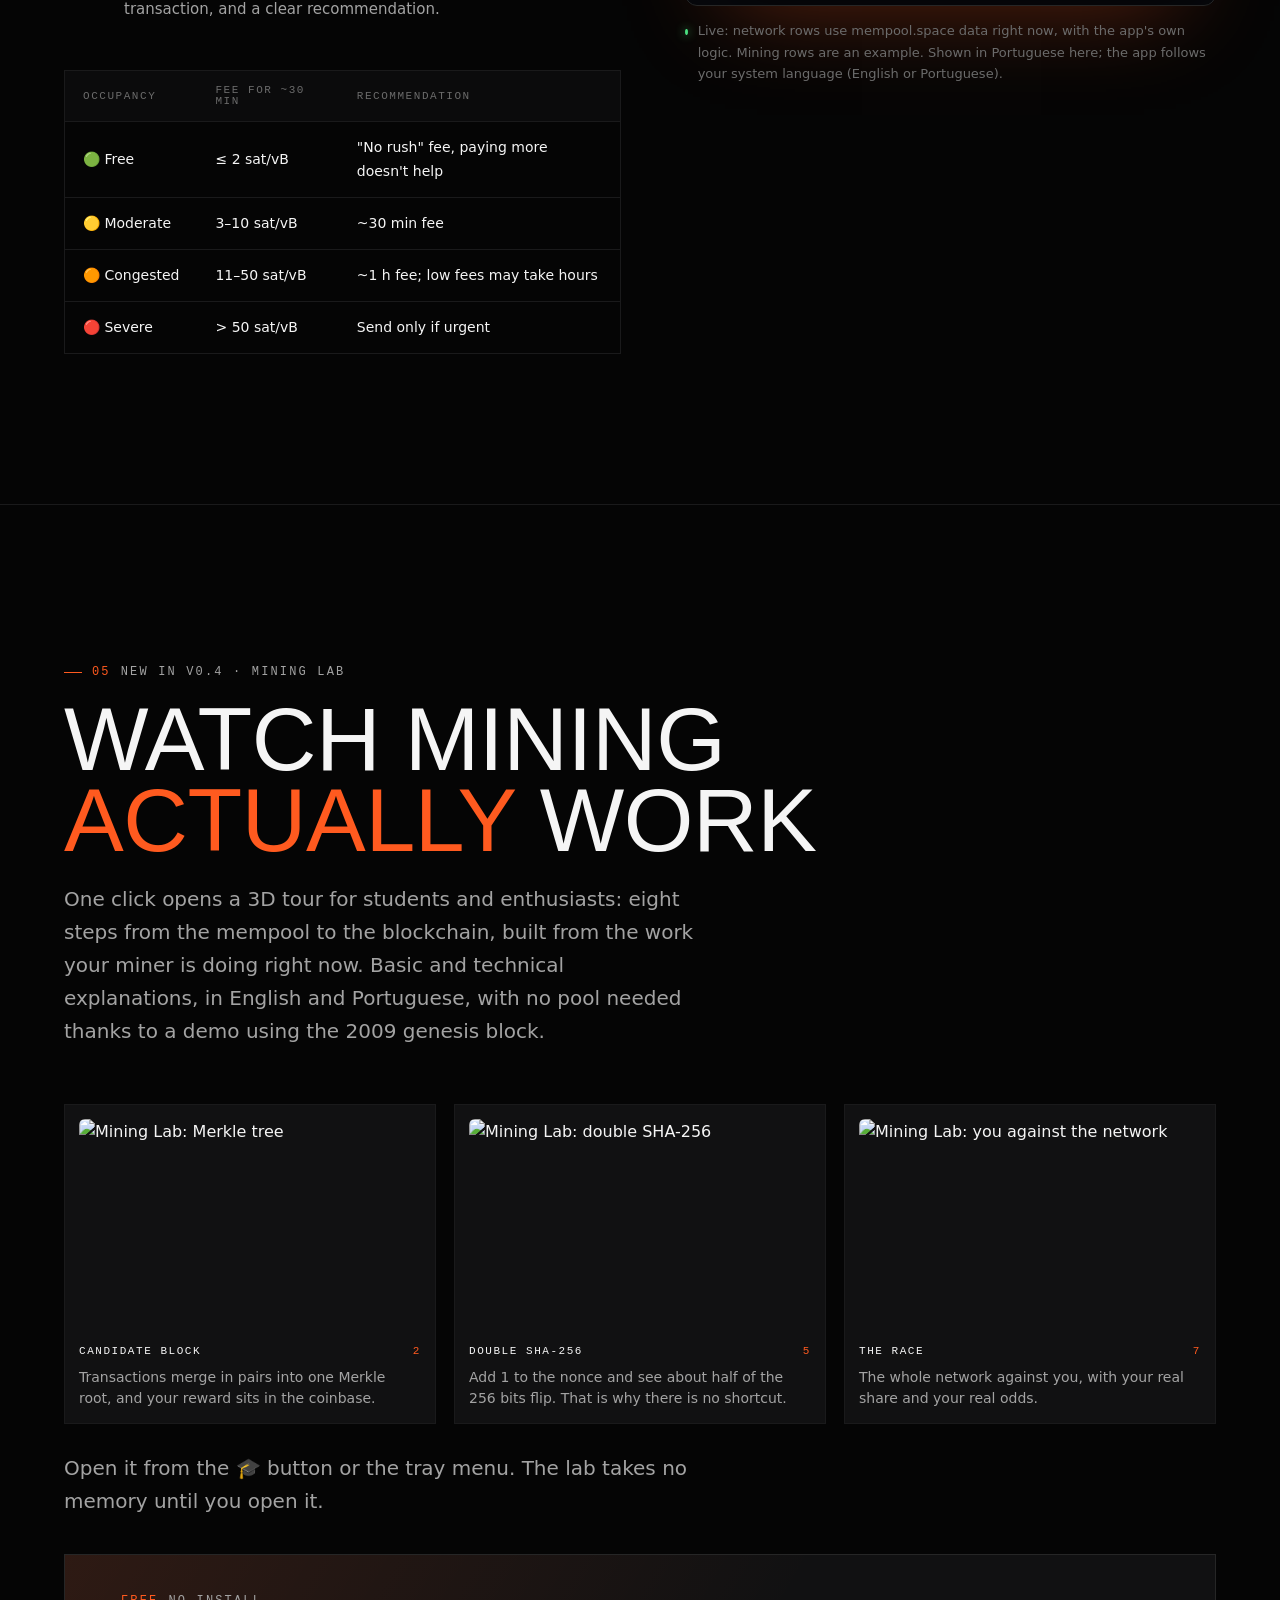
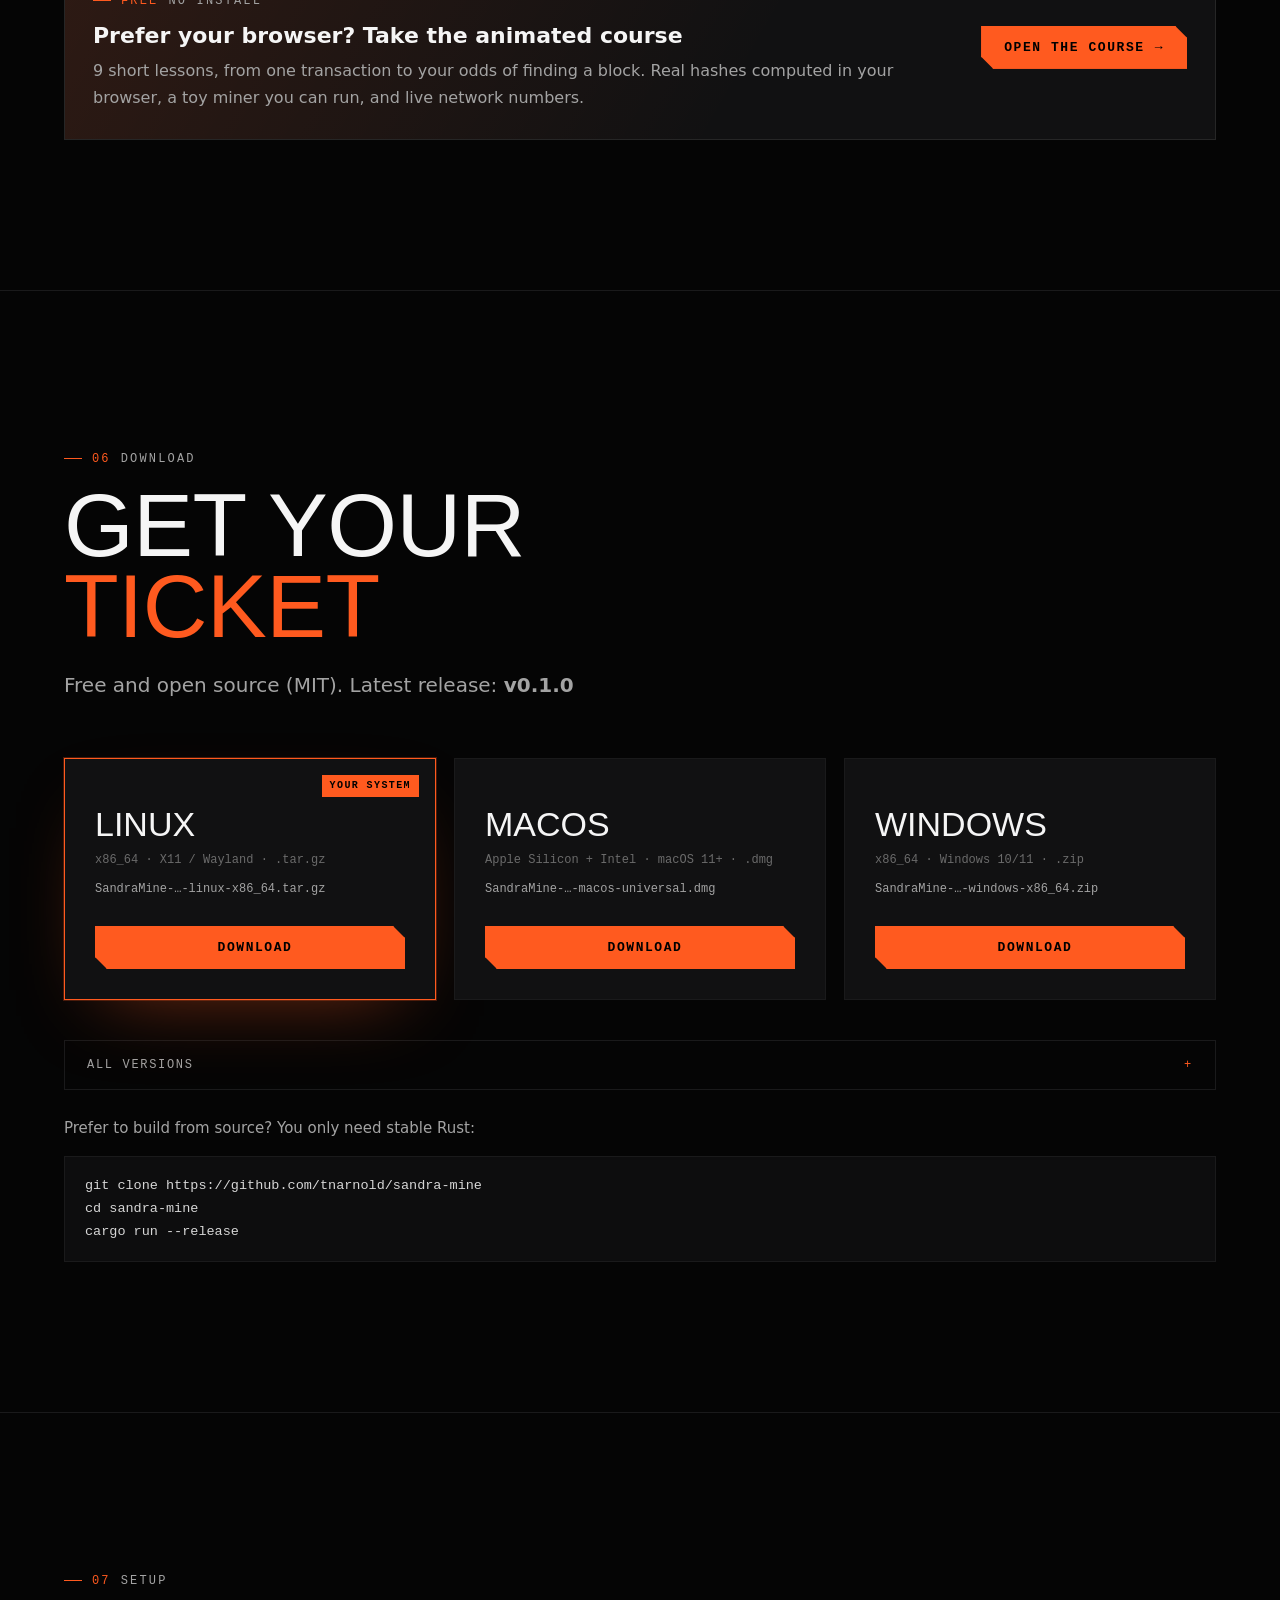
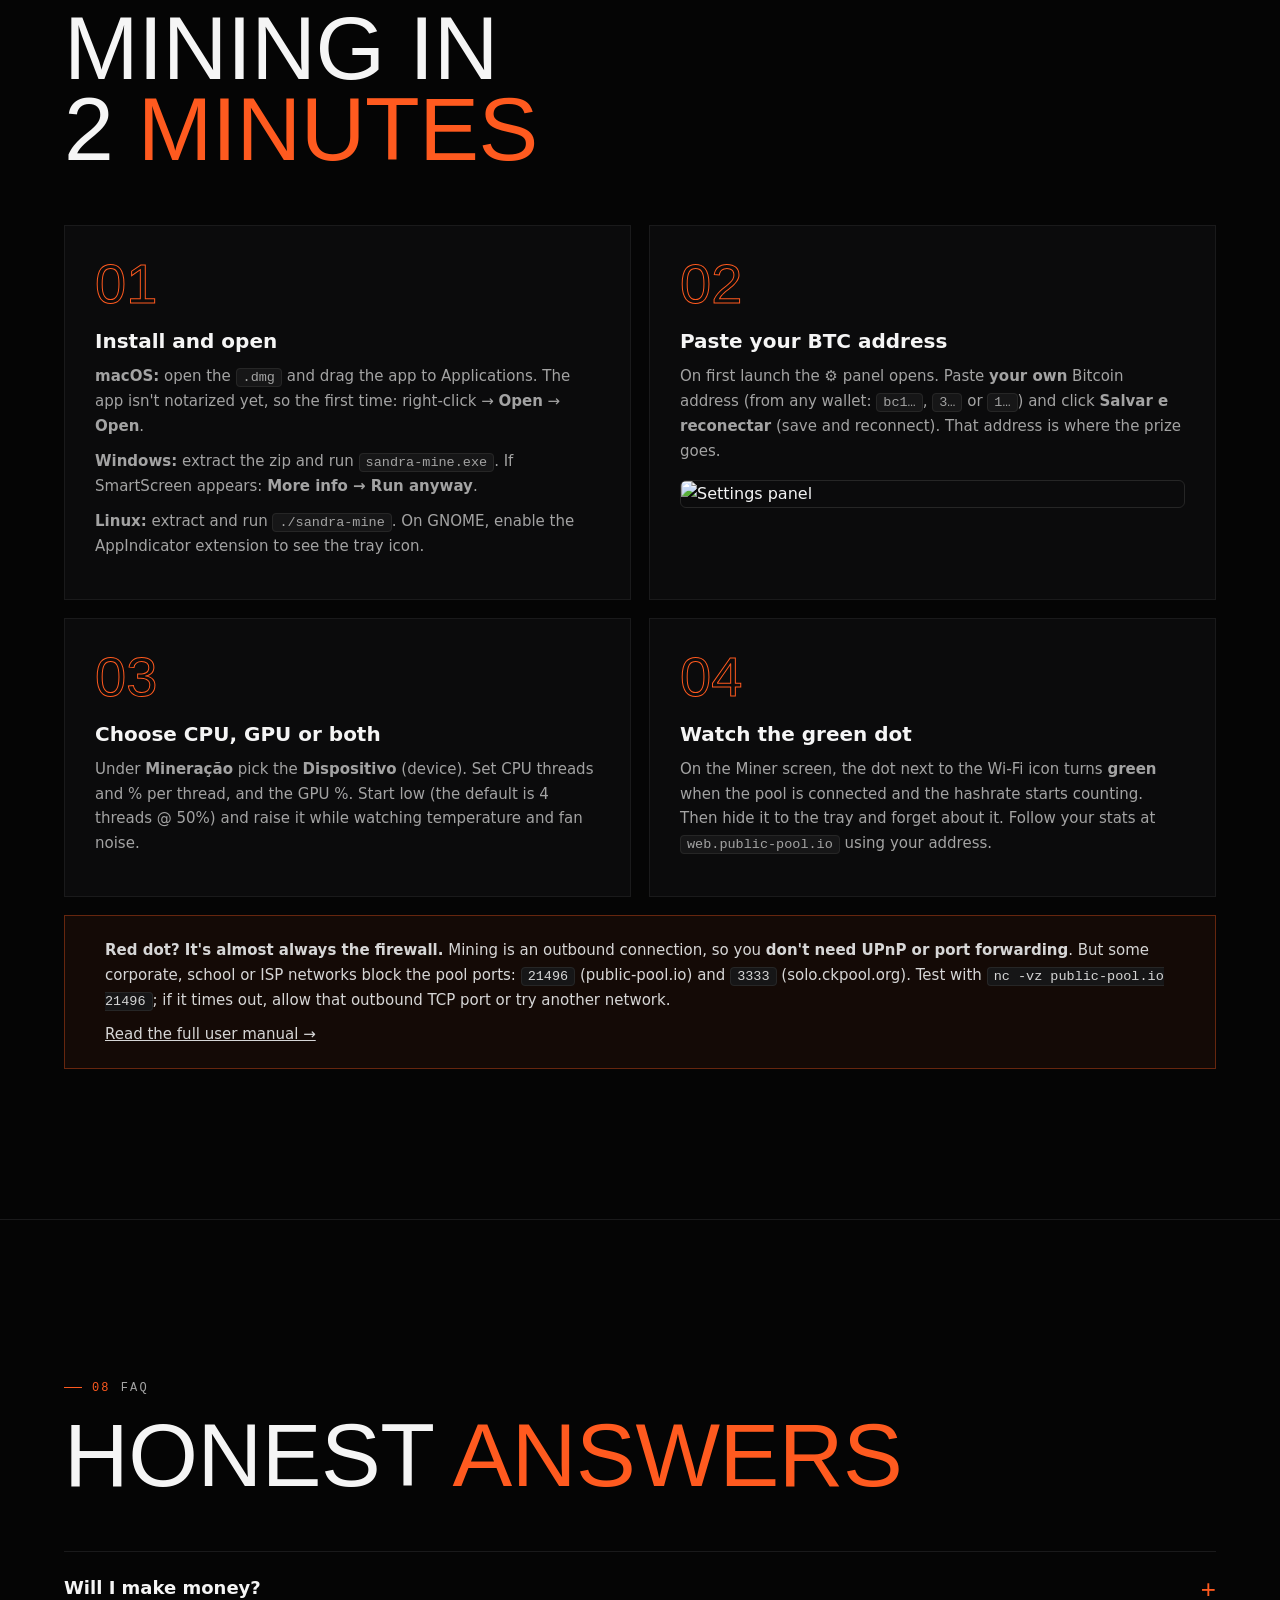
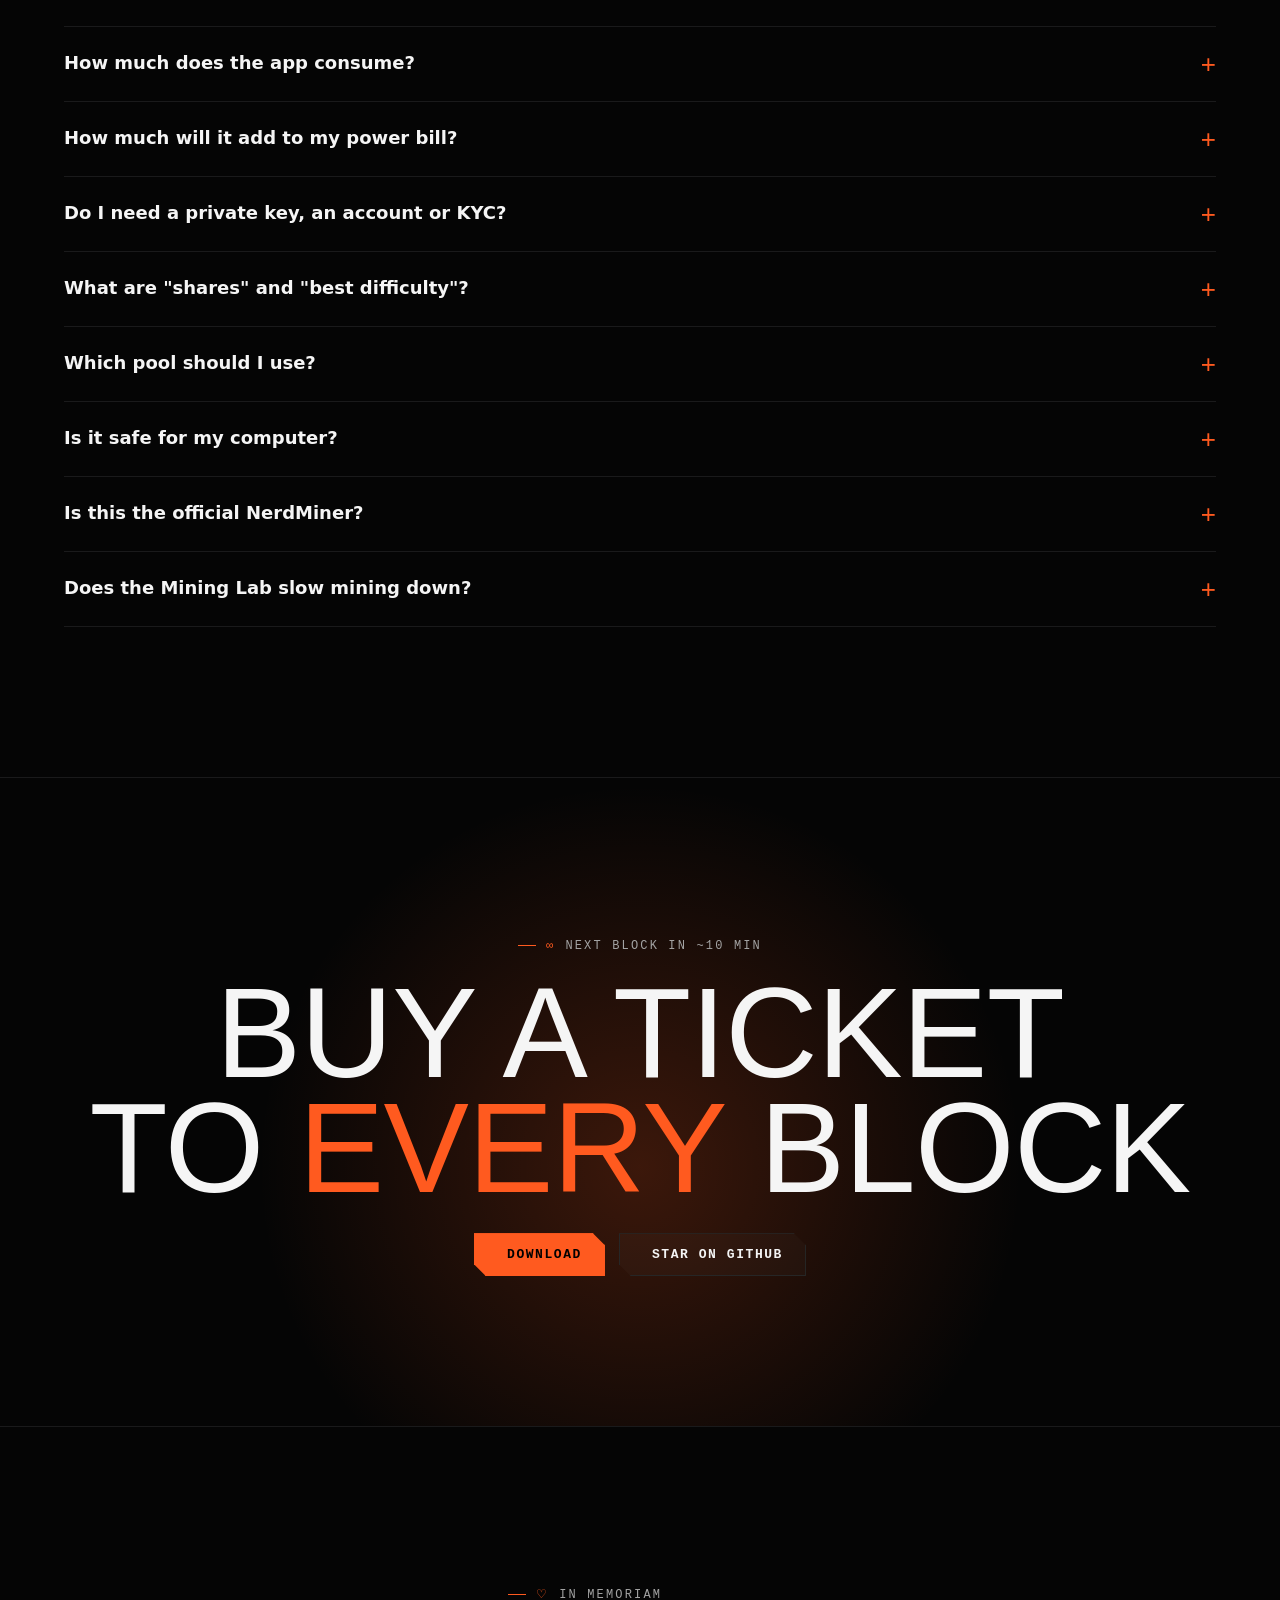
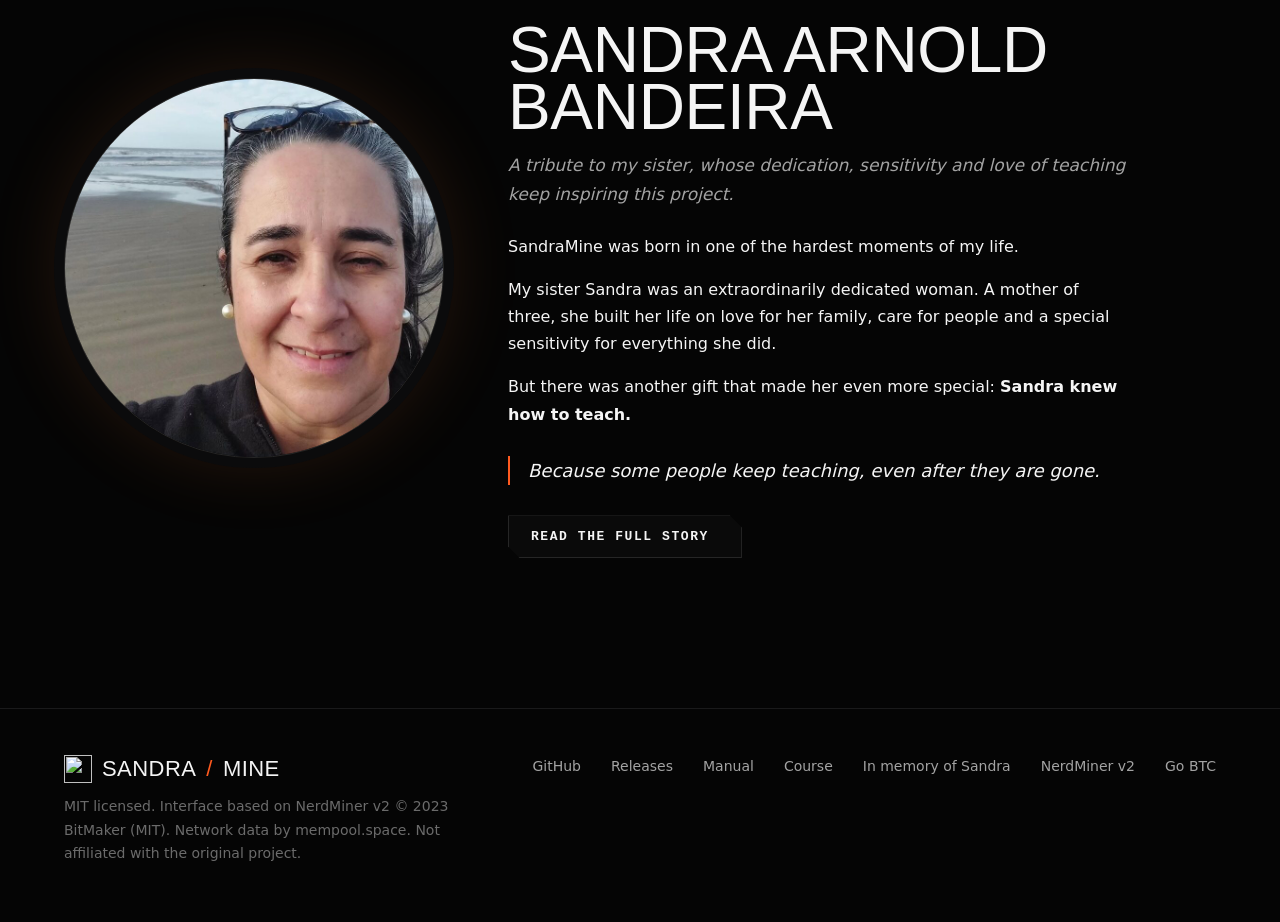
==== commit df532c77: "site: homenagem em memória de Sandra Arnold Bandeira Seção antes do rodapé na landing, página com a " ====
--- a/site/index.html
+++ b/site/index.html
@@ -620,6 +620,36 @@
   </div>
 </section>
 
+<!-- ================= IN MEMORIAM ================= -->
+<section id="sandra" class="memorial rule">
+  <div class="wrap reveal">
+    <figure class="memorial-photo">
+      <img src="img/sandra.jpg" alt="Sandra Arnold Bandeira" width="800" height="800" loading="lazy">
+    </figure>
+    <div class="memorial-text">
+      <span class="label"><span class="idx">♡</span> <span data-l="en">In memoriam</span><span data-l="pt">Em memória</span></span>
+      <h2 class="display">Sandra Arnold Bandeira</h2>
+      <p class="memorial-sub" data-l="en">A tribute to my sister, whose dedication, sensitivity and love of teaching keep inspiring this project.</p>
+      <p class="memorial-sub" data-l="pt">Uma homenagem à minha irmã, cuja dedicação, sensibilidade e amor por ensinar continuam inspirando este projeto.</p>
+      <div data-l="en">
+        <p>SandraMine was born in one of the hardest moments of my life.</p>
+        <p>My sister Sandra was an extraordinarily dedicated woman. A mother of three, she built her life on love for her family, care for people and a special sensitivity for everything she did.</p>
+        <p>But there was another gift that made her even more special: <strong>Sandra knew how to teach.</strong></p>
+      </div>
+      <div data-l="pt">
+        <p>O SandraMine nasceu em um dos momentos mais difíceis da minha vida.</p>
+        <p>Minha irmã Sandra era uma mulher extraordinariamente dedicada. Mãe de três filhos, construiu sua vida com amor pela família, cuidado com as pessoas e uma sensibilidade especial para tudo aquilo que fazia.</p>
+        <p>Mas havia outro talento que a tornava ainda mais especial: <strong>Sandra sabia ensinar.</strong></p>
+      </div>
+      <blockquote class="memorial-quote">
+        <span data-l="en">Because some people keep teaching, even after they are gone.</span>
+        <span data-l="pt">Porque existem pessoas que continuam ensinando, mesmo depois de partir.</span>
+      </blockquote>
+      <a class="btn" href="sandra/"><span data-l="en">Read the full story</span><span data-l="pt">Ler a história completa</span><iconify-icon icon="solar:arrow-right-linear"></iconify-icon></a>
+    </div>
+  </div>
+</section>
+
 <footer>
   <div class="wrap">
     <div>
@@ -635,6 +665,7 @@
       <a href="https://github.com/tnarnold/sandra-mine/blob/main/docs/MANUAL.md" data-l="en">Manual</a>
       <a href="https://github.com/tnarnold/sandra-mine/blob/main/docs/MANUAL.pt-BR.md" data-l="pt">Manual</a>
       <a href="course/"><span data-l="en">Course</span><span data-l="pt">Curso</span></a>
+      <a href="sandra/"><span data-l="en">In memory of Sandra</span><span data-l="pt">Em memória de Sandra</span></a>
       <a href="https://github.com/BitMaker-hub/NerdMiner_v2">NerdMiner v2</a>
       <a href="https://gobtc.com.br">Go BTC</a>
     </div>
--- a/site/style.css
+++ b/site/style.css
@@ -437,3 +437,30 @@
   .hero::after { background: linear-gradient(0deg, var(--bg) 5%, rgba(5,5,5,.75) 55%, rgba(5,5,5,.45) 100%); }
 }
 .levels td:first-child { white-space: nowrap; }
+
+/* ---------- in memoriam ---------- */
+.memorial .wrap { display: grid; grid-template-columns: minmax(220px, 380px) 1fr; gap: clamp(28px, 5vw, 72px); align-items: center; }
+.memorial-photo { margin: 0; position: relative; }
+.memorial-photo img { display: block; width: 100%; height: auto; aspect-ratio: 1; object-fit: cover; border-radius: 50%; border: 1px solid var(--line); box-shadow: 0 0 0 10px var(--bg-2), 0 0 80px rgba(255,138,61,.16); }
+.memorial-text h2 { font-size: clamp(36px, 5vw, 64px); margin: 18px 0 14px; }
+.memorial-sub { font-style: italic; color: var(--muted); font-size: 17px; margin: 0 0 24px; max-width: 620px; }
+.memorial-text p { max-width: 620px; line-height: 1.7; }
+.memorial-text strong { color: var(--text); }
+.memorial-quote { margin: 28px 0 30px; padding: 0 0 0 18px; border-left: 2px solid var(--orange); font-style: italic; font-size: 18px; color: var(--text); max-width: 620px; }
+@media (max-width: 760px) {
+  .memorial .wrap { grid-template-columns: 1fr; }
+  .memorial-photo { max-width: 240px; margin: 0 auto; }
+}
+
+/* full story page */
+.story { padding: 140px 0 90px; }
+.story .wrap { max-width: 760px; }
+.story-photo { display: block; width: min(260px, 70%); height: auto; aspect-ratio: 1; object-fit: cover; border-radius: 50%; margin: 0 auto 34px; border: 1px solid var(--line); box-shadow: 0 0 0 10px var(--bg-2), 0 0 80px rgba(255,138,61,.16); }
+.story h1 { font-size: clamp(40px, 7vw, 76px); text-align: center; margin: 16px 0 14px; }
+.story .label { display: flex; justify-content: center; }
+.story .memorial-sub { text-align: center; margin: 0 auto 48px; }
+.story-body p { font-size: 18px; line-height: 1.8; margin: 0 0 1.2em; }
+.story-body strong { color: var(--text); }
+.story-body .sign { margin-top: 2.2em; }
+.story .memorial-quote { margin: 2em 0; }
+.story .back { margin-top: 40px; text-align: center; }
